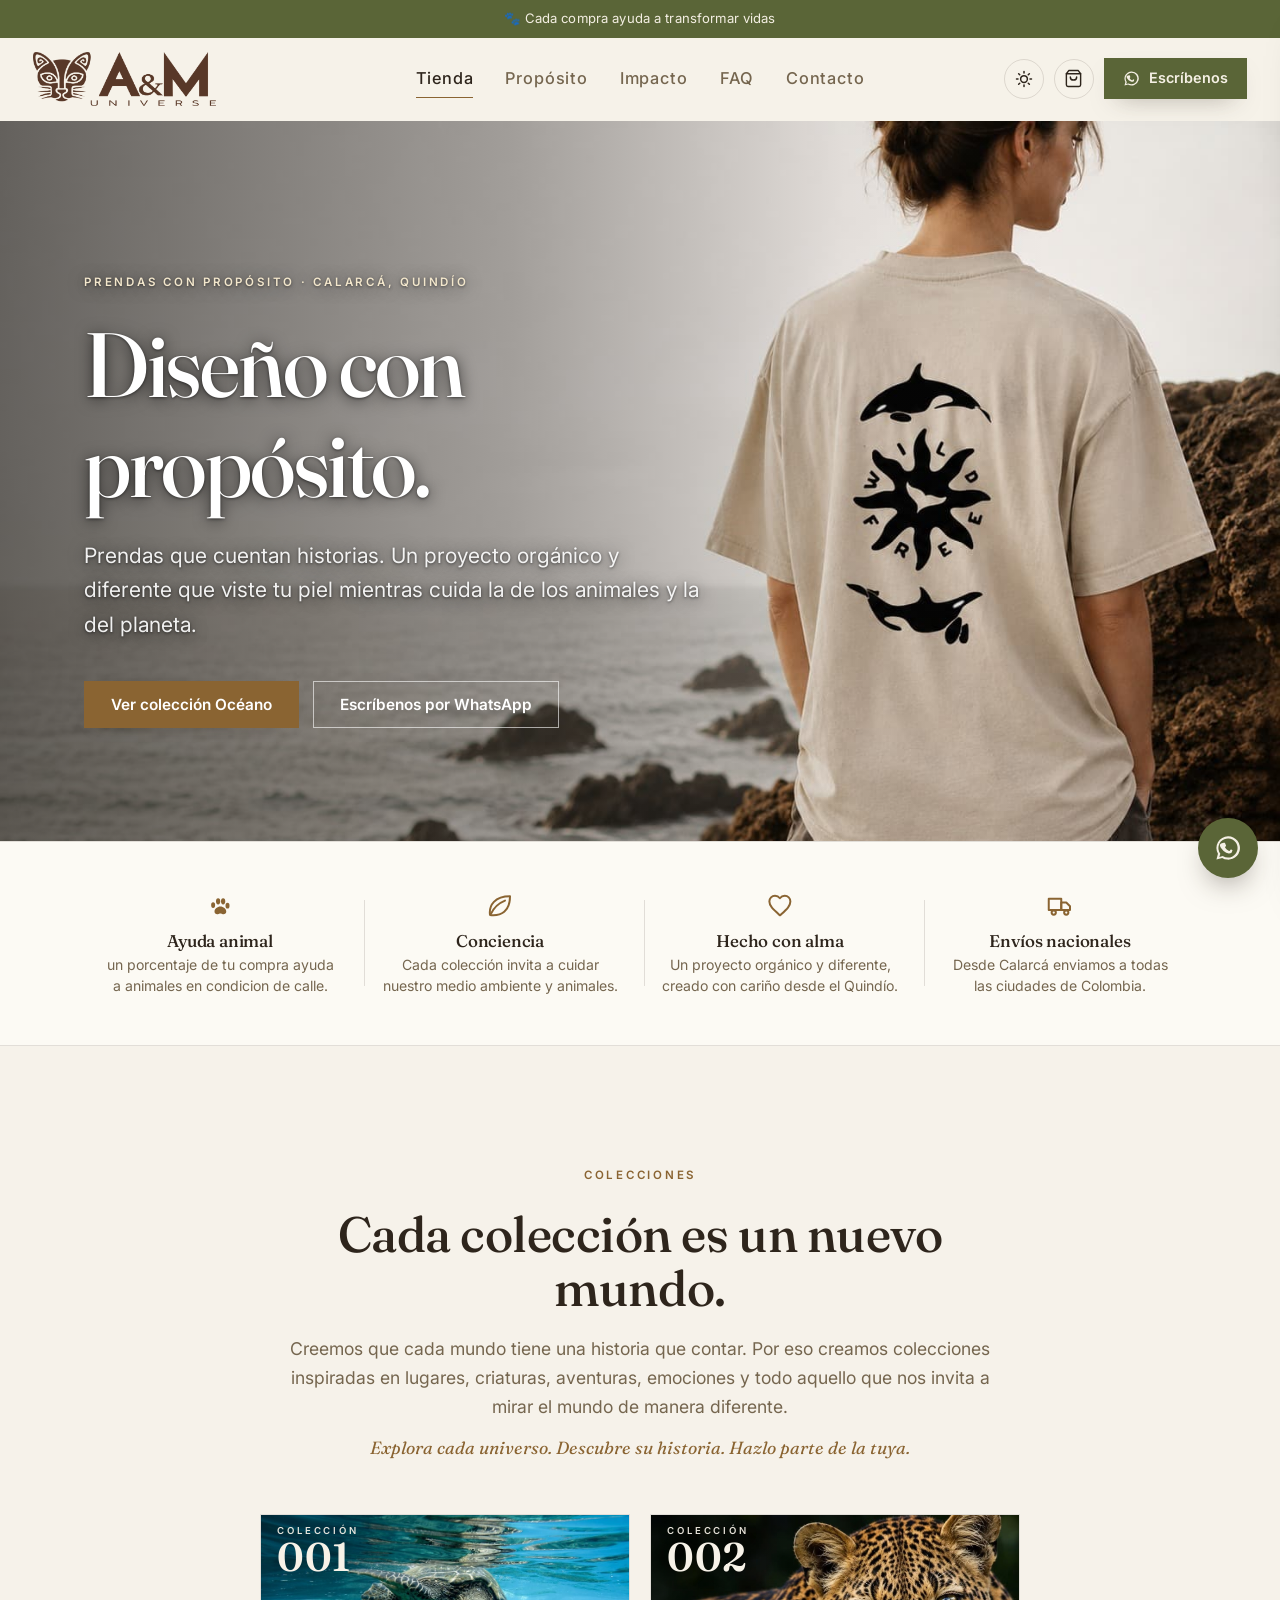
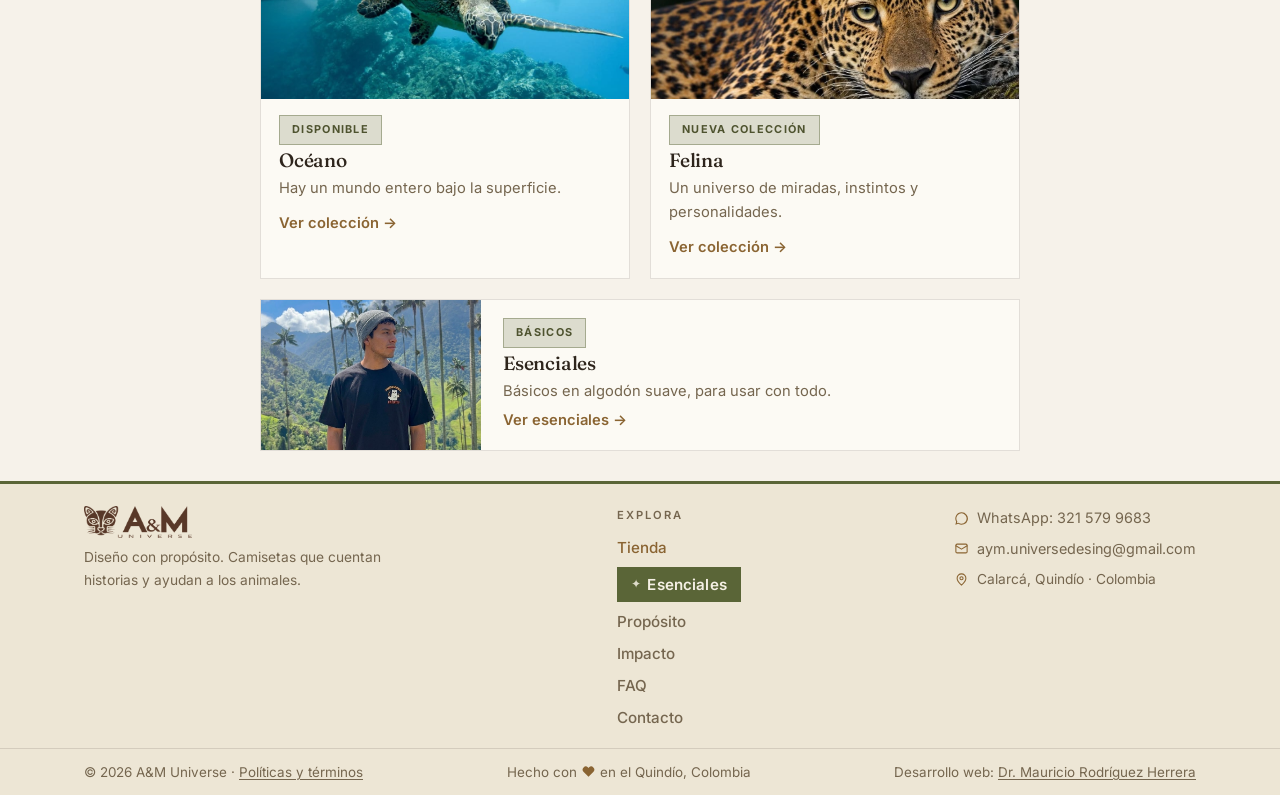
==== index.html @ 77af5303 "Dominio propio: aymuniverse.com Cambia las 27 direcciones (canonical, og, JSON-LD, sitemap, robots, " ====
<!DOCTYPE html>
<html lang="es" data-theme="light">
<head>
    <meta charset="UTF-8">
    <meta name="viewport" content="width=device-width, initial-scale=1.0">
    <title>A&M Universe | Camisetas estampadas con propósito · Calarcá, Quindío</title>
    <meta name="description" content="Camisetas estampadas con propósito, hechas en Calarcá, Quindío. Un porcentaje de cada venta ayuda a los animales de la calle. Envíos a toda Colombia.">
    <meta name="keywords" content="camisetas estampadas Colombia, camisetas con propósito, A&M Universe, moda consciente Colombia, camisetas Calarcá Quindío, camisetas animales, marca con causa Colombia, ropa que ayuda animales, camisetas Océano, camisetas reino animal, adopción animales Quindío, moda sostenible Colombia, camisetas envío nacional">
    <meta name="author" content="Dr. Mauricio Rodríguez Herrera">
    <meta name="copyright" content="© Dr. Mauricio Rodríguez Herrera">
    <meta name="format-detection" content="telephone=no">
    <meta name="robots" content="index, follow, max-snippet:-1, max-image-preview:large, max-video-preview:-1">
    <meta name="geo.region" content="CO-QUI">
    <meta name="geo.placename" content="Calarcá, Quindío">
    <meta name="geo.position" content="4.5254;-75.6444">
    <meta name="ICBM" content="4.5254, -75.6444">
    <meta name="language" content="es">
    <meta http-equiv="content-language" content="es-CO">
    <link rel="alternate" hreflang="es-CO" href="https://aymuniverse.com/">
    <link rel="alternate" hreflang="es" href="https://aymuniverse.com/">
    <link rel="alternate" hreflang="x-default" href="https://aymuniverse.com/">
    <link rel="canonical" href="https://aymuniverse.com/">

    <!-- Open Graph -->
    <meta property="og:title" content="A&M Universe · Diseño con propósito">
    <meta property="og:description" content="Camisetas estampadas que cuentan historias. Un proyecto orgánico y diferente que ayuda a los animales de la calle y al planeta. Calarcá, Quindío · Envíos a toda Colombia.">
    <meta property="og:type" content="website">
    <meta property="og:locale" content="es_CO">
    <meta property="og:url" content="https://aymuniverse.com/">
    <meta property="og:site_name" content="A&M Universe">
    <meta property="og:image" content="https://aymuniverse.com/assets/og-image.png">
    <meta property="og:image:type" content="image/png">
    <meta property="og:image:width" content="1200">
    <meta property="og:image:height" content="630">
    <meta property="og:image:alt" content="A&M Universe — Diseño con propósito. Camisetas estampadas que ayudan a los animales.">
    <meta name="twitter:card" content="summary_large_image">
    <meta name="twitter:title" content="A&M Universe · Diseño con propósito">
    <meta name="twitter:description" content="Camisetas estampadas que cuentan historias y ayudan a los animales. Calarcá, Quindío · Envíos a toda Colombia.">
    <meta name="twitter:image" content="https://aymuniverse.com/assets/og-image.png">
    <meta name="twitter:image:alt" content="A&M Universe — Diseño con propósito">

    <meta name="theme-color" content="#F6F2EA" media="(prefers-color-scheme: light)">
    <meta name="theme-color" content="#0D0D0D" media="(prefers-color-scheme: dark)">
    <link rel="icon" href="favicon.ico" sizes="any">
    <link rel="icon" type="image/png" sizes="48x48" href="assets/favicon-48.png">
    <link rel="icon" type="image/png" sizes="192x192" href="assets/icon-192.png">
    <link rel="apple-touch-icon" href="assets/apple-touch-icon.png">
    <link rel="manifest" href="manifest.json">
    <meta name="apple-mobile-web-app-capable" content="yes">
    <meta name="apple-mobile-web-app-title" content="A&M Universe">

    <!-- Fuentes -->
    <link rel="preconnect" href="https://fonts.googleapis.com">
    <link rel="preconnect" href="https://fonts.gstatic.com" crossorigin>
    <link href="https://fonts.googleapis.com/css2?family=Fraunces:ital,opsz,wght@0,9..144,400;0,9..144,500;0,9..144,600;1,9..144,400&family=Inter:wght@400;500;600&display=swap" rel="stylesheet">

    <link rel="stylesheet" href="css/styles.css">

    <!-- Datos estructurados para SEO -->
    <script type="application/ld+json" id="ld-store">
    {
      "@context": "https://schema.org",
      "@type": "Store",
      "name": "A&M Universe",
      "description": "Camisetas estampadas con propósito que cuentan historias y ayudan a los animales de la calle y al planeta.",
      "url": "https://aymuniverse.com/",
      "image": "https://aymuniverse.com/assets/og-image.png",
      "slogan": "Diseño con propósito",
      "priceRange": "$",
      "currenciesAccepted": "COP",
      "paymentAccepted": "Nequi, Daviplata, Bre-B, Transferencia bancaria, Contra entrega",
      "email": "aym.universedesing@gmail.com",
      "address": {
        "@type": "PostalAddress",
        "addressLocality": "Calarcá",
        "addressRegion": "Quindío",
        "addressCountry": "CO"
      },
      "areaServed": {
        "@type": "Country",
        "name": "Colombia"
      },
      "telephone": "+573215799683",
      "sameAs": []
    }
    </script>
    <link rel="preload" as="image" href="assets/tee-ocean.svg" type="image/svg+xml">
    <script type="application/ld+json" id="ld-org">
    {
      "@context": "https://schema.org",
      "@type": "Organization",
      "name": "A&M Universe",
      "url": "https://aymuniverse.com/",
      "logo": "https://aymuniverse.com/assets/icon-512.png",
      "slogan": "Diseño con propósito",
      "email": "aym.universedesing@gmail.com",
      "sameAs": []
    }
    </script>
    <script type="application/ld+json" id="faq-jsonld">
    {
      "@context": "https://schema.org",
      "@type": "FAQPage",
      "mainEntity": [
        {
          "@type": "Question",
          "name": "¿Hacen envíos a toda Colombia?",
          "acceptedAnswer": {
            "@type": "Answer",
            "text": "Sí. Estamos en Calarcá, Quindío y enviamos a todas las ciudades del país. Coordinamos el envío contigo por WhatsApp."
          }
        },
        {
          "@type": "Question",
          "name": "¿Qué tallas manejan?",
          "acceptedAnswer": {
            "@type": "Answer",
            "text": "Nuestras camisetas están disponibles en tallas S, M, L y XL. Si tienes dudas con tu talla, escríbenos y te asesoramos."
          }
        },
        {
          "@type": "Question",
          "name": "¿Cómo pago mi pedido?",
          "acceptedAnswer": {
            "@type": "Answer",
            "text": "Aceptamos Nequi, Daviplata y Bre-B (al 321 579 9683), transferencia bancaria y contra entrega según tu ciudad. Eliges el método en el carrito y coordinamos todo por WhatsApp. Fácil y seguro."
          }
        },
        {
          "@type": "Question",
          "name": "¿Cómo ayuda mi compra a los animales?",
          "acceptedAnswer": {
            "@type": "Answer",
            "text": "Un porcentaje de cada venta se destina a fundaciones y a los animales de la calle: comida, cuidado y apoyo para su adopción."
          }
        },
        {
          "@type": "Question",
          "name": "¿De qué material son las camisetas?",
          "acceptedAnswer": {
            "@type": "Answer",
            "text": "Son de algodón suave y cómodo, con estampados originales de cada colección, pensados para durar."
          }
        },
        {
          "@type": "Question",
          "name": "¿Puedo cambiar la talla?",
          "acceptedAnswer": {
            "@type": "Answer",
            "text": "Claro. Escríbenos por WhatsApp y te ayudamos con el cambio de talla de la forma más sencilla."
          }
        }
      ]
    }
    </script>
    <script type="application/ld+json" id="ld-products">
    {
      "@context": "https://schema.org",
      "@type": "ItemList",
      "itemListElement": [
        {
          "@type": "ListItem",
          "position": 1,
          "item": {
            "@type": "Product",
            "name": "Camiseta Océano",
            "image": "https://aymuniverse.com/assets/tee-ocean.svg",
            "description": "Camiseta estampada de la colección Océano. Algodón suave, tallas S–XL.",
            "brand": {
              "@type": "Brand",
              "name": "A&M Universe"
            },
            "offers": {
              "@type": "AggregateOffer",
              "lowPrice": "69000",
              "highPrice": "79000",
              "offerCount": "2",
              "priceCurrency": "COP",
              "availability": "https://schema.org/InStock",
              "url": "https://aymuniverse.com/#oceano"
            }
          }
        },
        {
          "@type": "ListItem",
          "position": 2,
          "item": {
            "@type": "Product",
            "name": "Camiseta Coral",
            "image": "https://aymuniverse.com/assets/tee-animal.svg",
            "description": "Camiseta estampada de la colección Océano — los arrecifes de coral de Colombia. Algodón suave, tallas S–XL.",
            "brand": {
              "@type": "Brand",
              "name": "A&M Universe"
            },
            "offers": {
              "@type": "AggregateOffer",
              "lowPrice": "69000",
              "highPrice": "79000",
              "offerCount": "2",
              "priceCurrency": "COP",
              "availability": "https://schema.org/InStock",
              "url": "https://aymuniverse.com/#oceano"
            }
          }
        },
        {
          "@type": "ListItem",
          "position": 3,
          "item": {
            "@type": "Product",
            "name": "Camiseta Ballena",
            "image": "https://aymuniverse.com/assets/tee-stars.svg",
            "description": "Camiseta estampada de la colección Océano — las ballenas jorobadas del Pacífico colombiano. Algodón suave, tallas S–XL.",
            "brand": {
              "@type": "Brand",
              "name": "A&M Universe"
            },
            "offers": {
              "@type": "AggregateOffer",
              "lowPrice": "69000",
              "highPrice": "79000",
              "offerCount": "2",
              "priceCurrency": "COP",
              "availability": "https://schema.org/InStock",
              "url": "https://aymuniverse.com/#oceano"
            }
          }
        },
        {
          "@type": "ListItem",
          "position": 4,
          "item": {
            "@type": "Product",
            "name": "Camiseta Tortuga",
            "image": "https://aymuniverse.com/assets/tee-origen.svg",
            "description": "Camiseta estampada de la colección Océano — las tortugas marinas de nuestras costas. Algodón suave, tallas S–XL.",
            "brand": {
              "@type": "Brand",
              "name": "A&M Universe"
            },
            "offers": {
              "@type": "AggregateOffer",
              "lowPrice": "69000",
              "highPrice": "79000",
              "offerCount": "2",
              "priceCurrency": "COP",
              "availability": "https://schema.org/InStock",
              "url": "https://aymuniverse.com/#oceano"
            }
          }
        }
      ]
    }
    </script>
    <script>
      /* Fija la vista inicial antes de pintar (evita parpadeo) */
      (function () {
        var ok = ["tienda", "oceano", "proposito", "impacto", "faq", "contacto"];
        var v = (location.hash || "").replace(/^#\/?/, "").toLowerCase();
        document.documentElement.setAttribute("data-page", ok.indexOf(v) >= 0 ? v : "tienda");
      })();
    </script>
</head>
<body>

<!-- Barra superior anuncio -->
<div class="topbar">
    <span data-i18n="topbar">🐾 Un porcentaje de cada venta ayuda a los animales de la calle · Envíos a toda Colombia</span>
</div>

<!-- Header -->
<header class="site-header" id="top">
    <div class="container header-inner">
        <a href="#tienda" data-nav="tienda" class="brand" aria-label="A&M Universe">
            <img class="brand-logo brand-logo-light" src="assets/logo-light.png" alt="A&M Universe" width="640" height="189">
            <img class="brand-logo brand-logo-dark" src="assets/logo-dark.png" alt="A&M Universe" width="640" height="189">
        </a>

        <nav class="main-nav" id="main-nav" aria-label="Navegación principal">
            <a href="#tienda" data-nav="tienda" data-i18n="nav.shop">Tienda</a>
            <a href="#proposito" data-nav="proposito" data-i18n="nav.purpose">Propósito</a>
            <a href="#impacto" data-nav="impacto" data-i18n="nav.impact">Impacto</a>
            <a href="#faq" data-nav="faq" data-i18n="nav.faq">FAQ</a>
            <a href="#contacto" data-nav="contacto" data-i18n="nav.contact">Contacto</a>
        </nav>

        <div class="header-actions">
            <button class="icon-btn" id="theme-toggle" type="button" aria-label="Cambiar tema" data-i18n-aria="aria.theme" title="Modo claro / oscuro">
                <svg class="icon-sun" viewBox="0 0 24 24" width="18" height="18" fill="none" stroke="currentColor" stroke-width="2" stroke-linecap="round"><circle cx="12" cy="12" r="4.5"/><path d="M12 2v2M12 20v2M2 12h2M20 12h2M4.9 4.9l1.4 1.4M17.7 17.7l1.4 1.4M19.1 4.9l-1.4 1.4M6.3 17.7l-1.4 1.4"/></svg>
                <svg class="icon-moon" viewBox="0 0 24 24" width="18" height="18" fill="currentColor"><path d="M21 12.8A9 9 0 1 1 11.2 3a7 7 0 0 0 9.8 9.8z"/></svg>
            </button>
            <button class="icon-btn cart-btn" id="cart-btn" type="button" aria-label="Ver carrito" data-i18n-aria="aria.cart">
                <svg viewBox="0 0 24 24" width="19" height="19" fill="none" stroke="currentColor" stroke-width="1.8" stroke-linecap="round" stroke-linejoin="round"><path d="M6 2 3 6v14a2 2 0 0 0 2 2h14a2 2 0 0 0 2-2V6l-3-4Z"/><path d="M3 6h18"/><path d="M16 10a4 4 0 0 1-8 0"/></svg>
                <span class="cart-count" id="cart-count" hidden>0</span>
            </button>
            <a href="https://wa.me/573215799683?text=%C2%A1Hola%20A%26M%20Universe!%20%F0%9F%90%B1%20Me%20encant%C3%B3%20su%20propuesta%20y%20quiero%20m%C3%A1s%20informaci%C3%B3n%20sobre%20las%20camisetas." class="btn btn-whatsapp header-wa js-wa" target="_blank" rel="noopener">
                <svg viewBox="0 0 24 24" width="17" height="17" fill="currentColor" aria-hidden="true"><path d="M12 2a10 10 0 0 0-8.6 15l-1.3 4.8 4.9-1.3A10 10 0 1 0 12 2zm0 18.2a8.2 8.2 0 0 1-4.2-1.1l-.3-.2-2.9.8.8-2.8-.2-.3a8.2 8.2 0 1 1 6.8 3.6zm4.5-6.1c-.2-.1-1.5-.7-1.7-.8s-.4-.1-.6.1-.7.8-.8 1-.3.2-.5.1a6.7 6.7 0 0 1-2-1.2 7.4 7.4 0 0 1-1.4-1.7c-.1-.3 0-.4.1-.5l.4-.5.3-.4v-.4c0-.1-.6-1.4-.8-1.9s-.4-.4-.6-.5h-.5a1 1 0 0 0-.7.3A2.9 2.9 0 0 0 5 9.3a5 5 0 0 0 1 2.7 11.5 11.5 0 0 0 4.5 4 15 15 0 0 0 1.5.5 3.6 3.6 0 0 0 1.7.1c.5-.1 1.5-.6 1.7-1.2s.2-1.1.2-1.2-.2-.2-.4-.3z"/></svg>
                <span data-i18n="cta.write">Escríbenos</span>
            </a>
            <button class="icon-btn menu-btn" id="menu-btn" type="button" aria-label="Menú" data-i18n-aria="aria.menu" aria-expanded="false" aria-controls="main-nav">
                <svg viewBox="0 0 24 24" width="22" height="22" fill="none" stroke="currentColor" stroke-width="2" stroke-linecap="round"><path d="M4 7h16M4 12h16M4 17h16"/></svg>
            </button>
        </div>
    </div>
</header>

<main>

    <!-- Hero -->
    <section class="hero hero--photo" data-view="tienda">
        <div class="container hero-inner">
            <div class="hero-copy">
                <p class="eyebrow" data-i18n="hero.eyebrow">Moda con propósito · Calarcá, Quindío</p>
                <h1 class="hero-title" data-i18n="hero.title">Diseño con propósito.</h1>
                <p class="hero-sub" data-i18n="hero.sub">Prendas que cuentan historias. Un proyecto orgánico y diferente que viste tu piel mientras cuida la de los animales y la del planeta.</p>
                <div class="hero-cta">
                    <a href="#oceano" class="btn btn-primary" data-i18n="hero.cta1">Ver colección Océano</a>
                    <a href="https://wa.me/573215799683?text=%C2%A1Hola%20A%26M%20Universe!%20%F0%9F%90%B1%20Me%20encant%C3%B3%20su%20propuesta%20y%20quiero%20m%C3%A1s%20informaci%C3%B3n%20sobre%20las%20camisetas." class="btn btn-ghost js-wa" target="_blank" rel="noopener" data-i18n="hero.cta2">Escríbenos por WhatsApp</a>
                </div>
            </div>
            <div class="hero-media">
                <div class="hero-blob" aria-hidden="true"></div>
                <img src="assets/tee-ocean.svg" alt="Camiseta A&M Universe — Colección Océano" class="hero-tee" width="260" height="288">
                <a class="hero-badge" href="#oceano" data-i18n="hero.badge">Colección Océano</a>
            </div>
        </div>
    </section>

    <!-- Colección Océano: portada con foto de la tortuga -->
    <section class="hero hero--photo hero--oceano" data-view="oceano" aria-label="Colección Océano">
        <div class="container hero-inner">
            <div class="hero-copy">
                <p class="eyebrow" data-i18n="oceano.eyebrow">Colección · Disponible</p>
                <h1 class="hero-title" data-i18n="oceano.title">Océano</h1>
                <p class="hero-sub" data-i18n="oceano.lead">El mar que nos inspira. Conoce su historia, la vida que lo habita y por qué todavía estamos a tiempo de cuidarlo.</p>
                <div class="hero-cta">
                    <a href="#oc-camisetas" class="btn btn-primary" data-i18n="oceano.ver">Ver camisetas</a>
                    <a href="#tienda" class="btn btn-ghost" data-i18n="oceano.back">← Volver a la tienda</a>
                </div>
            </div>
        </div>
    </section>

    <!-- Camisetas de Océano: lo primero que se ve al entrar a la colección -->
    <section class="section shop" id="oc-camisetas" data-view="oceano" data-coleccion="oceano">
        <div class="container">
            <div class="section-head center">
                <p class="eyebrow" data-i18n="shop.eyebrow">Camisetas</p>
                <h2 class="section-title" data-i18n="collections.title">Lleva contigo una parte del océano.</h2>
                <p class="section-lead" data-i18n="shop.lead">Cada horma tiene sus propios diseños. Elige tu horma, tu talla y, si quieres, el color.</p>
            </div>
            <div class="shop-tabs" role="tablist" aria-label="Horma">
                <button type="button" class="shop-tab" role="tab" data-tab="esenciales" aria-selected="false" aria-controls="panel-oceano-esenciales" tabindex="-1" data-i18n="nav.essentials">Esenciales</button>
                <button type="button" class="shop-tab is-active" role="tab" data-tab="regular" aria-selected="true" aria-controls="panel-oceano-regular" data-i18n="fit.regular">Regular fit</button>
                <button type="button" class="shop-tab" role="tab" data-tab="oversized" aria-selected="false" aria-controls="panel-oceano-oversized" tabindex="-1" data-i18n="fit.oversized">Oversized</button>
            </div>
            <div class="shop-panel" role="tabpanel" id="panel-oceano-esenciales" data-panel="esenciales" hidden>
                <p class="shop-panel-lead" data-i18n="ess.lead">Básicos en algodón suave, para usar con todo.</p>
                <div class="shop-grid" id="oceano-esenciales-grid"></div>
                <p class="shop-empty" data-i18n="esp.vacio" hidden>Muy pronto, nuevos diseños en este espacio. Escríbenos y te avisamos.</p>
            </div>
            <div class="shop-panel" role="tabpanel" id="panel-oceano-regular" data-panel="regular">
                <p class="shop-panel-lead" data-i18n="esp.regular.lead">Corte clásico, a tu medida.</p>
                <div class="shop-grid" id="oceano-regular-grid"></div>
                <p class="shop-empty" data-i18n="esp.vacio" hidden>Muy pronto, nuevos diseños en este espacio. Escríbenos y te avisamos.</p>
            </div>
            <div class="shop-panel" role="tabpanel" id="panel-oceano-oversized" data-panel="oversized" hidden>
                <p class="shop-panel-lead" data-i18n="esp.oversized.lead">Corte amplio y relajado, con diseños propios.</p>
                <div class="shop-grid" id="oceano-oversized-grid"></div>
                <p class="shop-empty" data-i18n="esp.vacio" hidden>Muy pronto, nuevos diseños en este espacio. Escríbenos y te avisamos.</p>
            </div>
            <div class="size-guide" data-tablas="regular,oversized"></div>
            <p class="shop-note" data-i18n="shop.note">👕 Imágenes de referencia (mockups) — se reemplazan fácilmente cuando lleguen las fotos reales de las camisetas.</p>
        </div>
    </section>

    <!-- Franja de valores -->
    <section class="values" data-view="tienda" aria-label="Nuestros valores">
        <h2 class="sr-only" data-i18n="values.title">Nuestros valores</h2>
        <div class="container values-grid">
            <div class="value">
                <span class="value-ico"><svg viewBox="0 0 24 24" width="30" height="30" fill="currentColor" aria-hidden="true"><ellipse cx="6.5" cy="12" rx="1.6" ry="2.3"/><ellipse cx="10.5" cy="9" rx="1.7" ry="2.5"/><ellipse cx="14.5" cy="9" rx="1.7" ry="2.5"/><ellipse cx="18" cy="12.5" rx="1.6" ry="2.3"/><path d="M12.3 13.2c-2.4 0-4.7 1.9-4.7 4 0 1.5 1.2 2.3 2.7 2.1.9-.1 1.2-.5 2-.5s1.1.4 2 .5c1.5.2 2.7-.6 2.7-2.1 0-2.1-2.3-4-4.7-4z"/></svg></span>
                <h3 data-i18n="value.1.t">Ayuda animal</h3>
                <p data-i18n="value.1.d">Un porcentaje de cada venta va a fundaciones y animales de la calle.</p>
            </div>
            <div class="value">
                <span class="value-ico"><svg viewBox="0 0 24 24" width="30" height="30" fill="none" stroke="currentColor" stroke-width="1.6" stroke-linecap="round" stroke-linejoin="round" aria-hidden="true"><path d="M4 20C3 12 8 5 20 5c0 12-7 16-16 15z"/><path d="M4.5 19.5C7 14 11 10.5 16 8.5"/></svg></span>
                <h3 data-i18n="value.2.t">Conciencia</h3>
                <p data-i18n="value.2.d">Cada colección invita a cuidar el medio ambiente y a los animales.</p>
            </div>
            <div class="value">
                <span class="value-ico"><svg viewBox="0 0 24 24" width="30" height="30" fill="none" stroke="currentColor" stroke-width="1.6" stroke-linecap="round" stroke-linejoin="round" aria-hidden="true"><path d="M12 20.3C6.6 15.5 3.5 12.9 3.5 9.2 3.5 6.6 5.5 4.6 8 4.6c1.6 0 3 .8 3.9 2 .9-1.2 2.3-2 3.9-2 2.5 0 4.5 2 4.5 4.6 0 3.7-3.1 6.3-8.3 11.1z"/></svg></span>
                <h3 data-i18n="value.3.t">Hecho con alma</h3>
                <p data-i18n="value.3.d">Un proyecto orgánico y diferente, creado con cariño desde el Quindío.</p>
            </div>
            <div class="value">
                <span class="value-ico"><svg viewBox="0 0 24 24" width="30" height="30" fill="none" stroke="currentColor" stroke-width="1.6" stroke-linecap="round" stroke-linejoin="round" aria-hidden="true"><path d="M3 7h10v9H3z"/><path d="M13 10h4l3 3v3h-7z"/><circle cx="7" cy="18" r="1.7"/><circle cx="17" cy="18" r="1.7"/></svg></span>
                <h3 data-i18n="value.4.t">Envíos nacionales</h3>
                <p data-i18n="value.4.d">Desde Calarcá enviamos a todas las ciudades de Colombia.</p>
            </div>
        </div>
    </section>

    <!-- Colecciones (Tienda) -->
    <section class="section" data-view="tienda" id="collections">
        <div class="container">
            <div class="section-head center">
                <p class="eyebrow" data-i18n="collections.eyebrow">Colecciones</p>
                <h2 class="section-title" data-i18n="portal.title">Cada colección es un nuevo mundo.</h2>
                <p class="section-lead" data-i18n="portal.lead">Creemos que cada mundo tiene una historia que contar. Por eso creamos colecciones inspiradas en lugares, criaturas, aventuras, emociones y todo aquello que nos invita a mirar el mundo de manera diferente.</p>
                <p class="section-lead portal-outro" data-i18n="portal.lead2">Explora cada universo. Descubre su historia. Hazlo parte de la tuya.</p>
            </div>
            <div class="collections-grid">
                <a class="collection-card" href="#oceano">
                    <div class="cc-media" style="background-image:url('assets/oceano-tortuga.jpg'), url('assets/tienda-oceano.jpeg')">
                        <span class="cc-index" aria-hidden="true"><small data-i18n="coll.index">Colección</small>001</span>
                    </div>
                    <div class="cc-body">
                        <span class="tag tag-live" data-i18n="tag.available">Disponible</span>
                        <h3 data-i18n="portal.ocean.name">Océano</h3>
                        <p data-i18n="portal.ocean.desc">Hay un mundo entero bajo la superficie.</p>
                        <span class="link-arrow" data-i18n="portal.ocean.cta">Ver colección →</span>
                    </div>
                </a>
                <a class="collection-card" href="#felina">
                    <div class="cc-media cc-media--felina" style="background-image:url('assets/felina-leopardo-rama.jpg')">
                        <span class="cc-index" aria-hidden="true"><small data-i18n="coll.index">Colección</small>002</span>
                    </div>
                    <div class="cc-body">
                        <span class="tag tag-live" data-i18n="portal.felina.tag">Nueva colección</span>
                        <h3 data-i18n="portal.felina.name">Felina</h3>
                        <p data-i18n="portal.felina.desc">Un universo de miradas, instintos y personalidades.</p>
                        <span class="link-arrow" data-i18n="portal.felina.cta">Ver colección →</span>
                    </div>
                </a>
            </div>
            <a class="esenciales-card" href="#esenciales">
                <div class="ec-media" id="ec-media" aria-hidden="true"></div>
                <div class="ec-body">
                    <span class="tag tag-live" data-i18n="ess.card.tag">Básicos</span>
                    <h3 data-i18n="ess.card.name">Esenciales</h3>
                    <p data-i18n="ess.card.desc">Básicos en algodón suave, para usar con todo.</p>
                    <span class="link-arrow" data-i18n="ess.card.cta">Ver esenciales →</span>
                </div>
            </a>
        </div>
    </section>

    <!-- Propósito -->
    <section class="section purpose" id="purpose" data-view="proposito">
        <div class="container">
            <div class="section-head">
                <p class="eyebrow" data-i18n="purpose.eyebrow">Nuestro propósito</p>
                <h1 class="section-title" data-i18n="purpose.title">Vestir con conciencia, dejar huella</h1>
                <p class="section-lead" data-i18n="purpose.lead">A&M Universe nace de una idea sencilla: que lo que usas también pueda hacer el bien. Creamos camisetas estampadas que cuentan historias sobre la naturaleza y los animales que amamos, y con cada una ayudamos a quienes más lo necesitan.</p>
            </div>
            <div class="cards-3">
                <article class="card-purpose">
                    <span class="card-ico" aria-hidden="true">🐕</span>
                    <h3 data-i18n="purpose.c1.t">Animales de la calle</h3>
                    <p data-i18n="purpose.c1.d">Destinamos parte de cada venta a fundaciones y a los animalitos de la calle que buscan una segunda oportunidad.</p>
                </article>
                <article class="card-purpose">
                    <span class="card-ico" aria-hidden="true">💚</span>
                    <h3 data-i18n="purpose.c2.t">Nuestros valores</h3>
                    <p data-i18n="purpose.c2.d">Conciencia, respeto por los animales, autenticidad y transparencia en cada diseño.</p>
                </article>
                <article class="card-purpose">
                    <span class="card-ico" aria-hidden="true">🌱</span>
                    <h3 data-i18n="purpose.c3.t">Medio ambiente</h3>
                    <p data-i18n="purpose.c3.d">Creamos conciencia sobre el cuidado del planeta con cada historia y cada colección que lanzamos.</p>
                </article>
                <article class="card-purpose">
                    <span class="card-ico" aria-hidden="true">✨</span>
                    <h3 data-i18n="purpose.c4.t">Marca con causa</h3>
                    <p data-i18n="purpose.c4.d">No es solo ropa: es un proyecto con propósito que crece contigo y suma personas que quieren un mundo mejor.</p>
                </article>
            </div>
        </div>
    </section>

    <!-- Océano · Un mundo entero bajo la superficie -->
    <section class="section" data-view="oceano">
        <div class="container">
            <div class="section-head center">
                <p class="eyebrow" data-i18n="ocn.s1.eyebrow">La historia de esta colección</p>
                <h2 class="section-title" data-i18n="ocn.s1.title">Un mundo entero bajo la superficie</h2>
            </div>
            <nav class="ocean-stats-links" aria-label="Datos del océano">
                <a class="ocean-stat-link" href="#oc-coral"><strong data-i18n="ocn.stat1.num">84,4%</strong> <span data-i18n="ocn.link1">coral blanqueado</span> <span class="osl-arrow" aria-hidden="true">→</span></a>
                <a class="ocean-stat-link" href="#oc-esperanza"><strong data-i18n="ocn.stat2.num">30%</strong> <span data-i18n="ocn.link2">meta 2030</span> <span class="osl-arrow" aria-hidden="true">→</span></a>
                <a class="ocean-stat-link" href="#oc-ballenas"><strong data-i18n="ocn.stat3.num">8.500 km</strong> <span data-i18n="ocn.link3">las ballenas</span> <span class="osl-arrow" aria-hidden="true">→</span></a>
            </nav>
            <div class="ocean-prose">
                <p data-i18n="ocn.s1.p1">El océano cubre cerca de tres cuartas partes de nuestro planeta y es hogar de una enorme diversidad de vida. Sin embargo, todavía conocemos muy poco de este universo.</p>
                <p data-i18n="ocn.s1.p2">Una de sus habitantes más amenazadas es la tortuga carey (<em>Eretmochelys imbricata</em>), clasificada como En Peligro Crítico por la UICN (Unión Internacional para la Conservación de la Naturaleza). La pérdida de hábitat, la captura, la contaminación y el comercio ilegal de su caparazón se encuentran entre las amenazas que enfrenta.</p>
                <p id="oc-coral" class="oc-anchor" data-i18n="ocn.s1.p3">Y no solo sus habitantes están en riesgo. Los arrecifes de coral también enfrentan una amenaza creciente: el blanqueamiento coralino que ocurre por el calentamiento del mar. Cuando el agua permanece demasiado caliente, los corales expulsan las microalgas que viven en sus tejidos y que proporcionan gran parte de su color y energía. Si el estrés térmico persiste, pueden enfermar o morir. El evento global de blanqueamiento coralino entre 2023 y 2025 fue registrado y documentado por la NOAA (Administración Nacional Oceánica y Atmosférica de Estados Unidos), convirtiéndose en el episodio más extenso observado hasta la fecha, afectando aproximadamente al <strong>84,4 % de los arrecifes de coral del mundo</strong>.</p>
            </div>
        </div>
    </section>

    <!-- Océano · Pero todavía hay esperanza -->
    <section class="section oc-anchor" id="oc-esperanza" data-view="oceano">
        <div class="container">
            <div class="section-head center">
                <p class="eyebrow" data-i18n="ocn.s2.eyebrow">Buenas noticias</p>
                <h2 class="section-title" data-i18n="ocn.s2.title">Pero todavía hay esperanza</h2>
            </div>
            <div class="ocean-prose">
                <p data-i18n="ocn.s2.p1">La conservación funciona. Proteger ecosistemas, restaurar áreas degradadas y reducir las presiones sobre el océano puede ayudar a que la vida marina se recupere. A nivel mundial, existe el objetivo de conservar y gestionar eficazmente al menos el <strong>30 % de los océanos y zonas costeras para 2030</strong>.</p>
            </div>
        </div>
    </section>

    <!-- Océano · Pequeñas acciones -->
    <section class="section" data-view="oceano">
        <div class="container">
            <div class="section-head center">
                <p class="eyebrow" data-i18n="ocn.s5.eyebrow">Cómo ayudar</p>
                <h2 class="section-title" data-i18n="ocn.s5.title">Pequeñas acciones, grandes mareas</h2>
                <p class="section-lead" data-i18n="ocn.s5.lead">No hace falta vivir frente al mar para protegerlo.</p>
            </div>
            <div class="actions-grid">
                <article class="action-card">
                    <span class="action-num">01</span>
                    <h3 data-i18n="ocn.a1.t">Reduce los plásticos de un solo uso</h3>
                    <p data-i18n="ocn.a1.d">Lleva siempre una botella reutilizable y una bolsa de tela, y evita los desechables cuando tengas alternativa.</p>
                </article>
                <article class="action-card">
                    <span class="action-num">02</span>
                    <h3 data-i18n="ocn.a2.t">La basura que ves, no la ignores</h3>
                    <p data-i18n="ocn.a2.d">Si encuentras residuos en una caminata, recógelos con cuidado y deposítalos donde corresponde. Lo que termina en una calle puede llegar a un río, y lo que llega a un río puede terminar en el océano.</p>
                </article>
                <article class="action-card">
                    <span class="action-num">03</span>
                    <h3 data-i18n="ocn.a3.t">Consume de forma responsable</h3>
                    <p data-i18n="ocn.a3.d">Infórmate sobre el origen de los productos marinos que consumes y apoya la pesca responsable.</p>
                </article>
                <article class="action-card">
                    <span class="action-num">04</span>
                    <h3 data-i18n="ocn.a4.t">Aprende y comparte</h3>
                    <p data-i18n="ocn.a4.d">Hablar del océano también es protegerlo: lo que conocemos, lo valoramos; y lo que valoramos, queremos conservarlo.</p>
                </article>
            </div>
        </div>
    </section>

    <!-- Océano · Dato curioso: las ballenas -->
    <section class="section ocean-curio oc-anchor" id="oc-ballenas" data-view="oceano">
        <div class="container">
            <div class="section-head center">
                <p class="eyebrow" data-i18n="ocn.cur.eyebrow">Dato curioso</p>
                <h2 class="section-title" data-i18n="ocn.cur.title">Un viaje de miles de kilómetros</h2>
            </div>
            <div class="ocean-prose">
                <p data-i18n="ocn.cur.p1">Cada año, las ballenas jorobadas llegan al Pacífico colombiano después de recorrer cerca de 8.500 kilómetros desde la Antártida. Entre julio y octubre, las aguas cálidas del Pacífico se convierten en escenario de reproducción, nacimiento y crianza de sus ballenatos.</p>
                <p data-i18n="ocn.cur.p2">Su llegada puede observarse en lugares como Bahía Málaga, Gorgona y Utría, donde el avistamiento responsable busca disfrutar de este espectáculo sin alterar el comportamiento de los animales.</p>
            </div>
            <blockquote class="ocean-quote" data-i18n="ocn.cur.quote">Ver una ballena es un privilegio. Dejarla tranquila también es parte de admirarla.</blockquote>
        </div>
    </section>

    <!-- ================= Colección Felina (página propia) ================= -->
    <section class="hero hero--photo hero--felina" data-view="felina" aria-label="Colección Felina">
        <div class="container hero-inner">
            <div class="hero-copy">
                <p class="eyebrow" data-i18n="fel.eyebrow">Colección 002</p>
                <h1 class="hero-title" data-i18n="fel.title">Felina</h1>
                <p class="hero-sub" data-i18n="fel.lead">Un universo de miradas, instintos y personalidades.</p>
                <div class="hero-cta">
                    <a href="#fel-camisetas" class="btn btn-primary" data-i18n="fel.btn">Ver camisetas</a>
                    <a href="#tienda" class="btn btn-ghost" data-i18n="oceano.back">← Volver a la tienda</a>
                </div>
            </div>
        </div>
    </section>

    <!-- Camisetas de Felina -->
    <section class="section shop" id="fel-camisetas" data-view="felina" data-coleccion="felina">
        <div class="container">
            <div class="section-head center">
                <p class="eyebrow" data-i18n="shop.eyebrow">Camisetas</p>
                <h2 class="section-title" data-i18n="fel.shop.title">Las camisetas de Felina</h2>
                <p class="section-lead" data-i18n="shop.lead">Cada horma tiene sus propios diseños. Elige tu horma, tu talla y, si quieres, el color.</p>
            </div>
            <div class="shop-tabs" role="tablist" aria-label="Horma">
                <button type="button" class="shop-tab" role="tab" data-tab="esenciales" aria-selected="false" aria-controls="panel-felina-esenciales" tabindex="-1" data-i18n="nav.essentials">Esenciales</button>
                <button type="button" class="shop-tab is-active" role="tab" data-tab="regular" aria-selected="true" aria-controls="panel-felina-regular" data-i18n="fit.regular">Regular fit</button>
                <button type="button" class="shop-tab" role="tab" data-tab="oversized" aria-selected="false" aria-controls="panel-felina-oversized" tabindex="-1" data-i18n="fit.oversized">Oversized</button>
            </div>
            <div class="shop-panel" role="tabpanel" id="panel-felina-esenciales" data-panel="esenciales" hidden>
                <p class="shop-panel-lead" data-i18n="ess.lead">Básicos en algodón suave, para usar con todo.</p>
                <div class="shop-grid" id="felina-esenciales-grid"></div>
                <p class="shop-empty" data-i18n="esp.vacio" hidden>Muy pronto, nuevos diseños en este espacio. Escríbenos y te avisamos.</p>
            </div>
            <div class="shop-panel" role="tabpanel" id="panel-felina-regular" data-panel="regular">
                <p class="shop-panel-lead" data-i18n="esp.regular.lead">Corte clásico, a tu medida.</p>
                <div class="shop-grid" id="felina-regular-grid"></div>
                <p class="shop-empty" data-i18n="esp.vacio" hidden>Muy pronto, nuevos diseños en este espacio. Escríbenos y te avisamos.</p>
            </div>
            <div class="shop-panel" role="tabpanel" id="panel-felina-oversized" data-panel="oversized" hidden>
                <p class="shop-panel-lead" data-i18n="esp.oversized.lead">Corte amplio y relajado, con diseños propios.</p>
                <div class="shop-grid" id="felina-oversized-grid"></div>
                <p class="shop-empty" data-i18n="esp.vacio" hidden>Muy pronto, nuevos diseños en este espacio. Escríbenos y te avisamos.</p>
            </div>
            <div class="size-guide" data-tablas="regular,oversized"></div>
            <p class="shop-note" data-i18n="shop.note">👕 Imágenes de referencia (mockups) — se reemplazan fácilmente cuando lleguen las fotos reales de las camisetas.</p>
        </div>
    </section>

    <section class="section" data-view="felina">
        <div class="container">
            <div class="section-head center">
                <p class="eyebrow" data-i18n="fel.s1.eyebrow">La historia de esta colección</p>
                <h2 class="section-title" data-i18n="fel.s1.title">Un universo de miradas</h2>
            </div>
            <div class="ocean-prose">
                <p data-i18n="fel.s1.p1">Felina nace de la fascinación por los felinos: su andar sereno, su mirada que lo dice todo y esa independencia que los hace únicos. Cada diseño de esta colección busca capturar un poco de ese carácter.</p>
                <p data-i18n="fel.s1.p2">Del gato que duerme en casa al gran felino que recorre la selva, todos comparten algo: viven a su manera. Y como cada camiseta de A&amp;M Universe, una parte de cada venta ayuda a los animales de la calle.</p>
            </div>
        </div>
    </section>

    <section class="section" data-view="felina">
        <div class="container">
            <div class="section-head center">
                <p class="eyebrow" data-i18n="fel.s2.eyebrow">Lo que nos inspira</p>
                <h2 class="section-title" data-i18n="fel.s2.title">Tres rasgos de un felino</h2>
            </div>
            <div class="cards-3">
                <article class="card-purpose">
                    <span class="card-ico" aria-hidden="true">👁️</span>
                    <h3 data-i18n="fel.c1.t">Mirada</h3>
                    <p data-i18n="fel.c1.d">Ojos que observan antes de actuar. Diseños que invitan a mirar dos veces.</p>
                </article>
                <article class="card-purpose">
                    <span class="card-ico" aria-hidden="true">🐾</span>
                    <h3 data-i18n="fel.c2.t">Instinto</h3>
                    <p data-i18n="fel.c2.d">Confiar en lo que sientes. Prendas para moverte a tu propio ritmo.</p>
                </article>
                <article class="card-purpose">
                    <span class="card-ico" aria-hidden="true">✨</span>
                    <h3 data-i18n="fel.c3.t">Personalidad</h3>
                    <p data-i18n="fel.c3.d">Ningún felino es igual a otro. Cada estampado tiene su propio carácter.</p>
                </article>
            </div>
        </div>
    </section>

    <!-- Esenciales: los básicos, con su propia página -->
    <section class="section shop" id="esenciales" data-view="esenciales">
        <div class="container">
            <div class="section-head center">
                <p class="eyebrow" data-i18n="ess.eyebrow">Esenciales</p>
                <h2 class="section-title" data-i18n="ess.title">Los básicos que no fallan.</h2>
                <p class="section-lead" data-i18n="ess.lead">Básicos en algodón suave, para usar con todo.</p>
            </div>
            <div class="shop-grid" id="esenciales-grid"></div>
            <p class="shop-empty" data-i18n="esp.vacio" hidden>Muy pronto, nuevos diseños en este espacio. Escríbenos y te avisamos.</p>
            <div class="size-guide" data-tablas="regular"></div>
            <p class="center ess-volver"><a href="#tienda" class="btn btn-ghost" data-i18n="oceano.back">← Volver a la tienda</a></p>
        </div>
    </section>

    <!-- Impacto -->
    <section class="section impact" id="impact" data-view="impacto">
        <div class="container impact-inner">
            <div class="impact-copy">
                <p class="eyebrow" data-i18n="impact.eyebrow">Tu compra deja huella</p>
                <h1 class="section-title" data-i18n="impact.title">Cada camiseta ayuda a un animalito</h1>
                <p class="section-lead" data-i18n="impact.lead">Un porcentaje de las ganancias de cada venta se destina a fundaciones y a los animales de la calle. Al vestir A&M Universe te unes a una causa que da de comer, protege y busca hogar para quienes no tienen voz.</p>
                <div class="impact-tracker" id="impact-tracker" hidden aria-live="polite">
                    <div class="it-scene" aria-hidden="true">
                        <svg class="it-svg" viewBox="0 0 260 210" role="img">
                            <ellipse class="it-shadow" cx="132" cy="196" rx="96" ry="11"/>
                            <path id="dog-tail" class="dog-fur" d="M60,152 q-28,-4 -36,-28 q18,12 34,8 z"/>
                            <ellipse class="dog-fur" cx="94" cy="150" rx="46" ry="42"/>
                            <rect class="dog-fur" x="74" y="176" width="17" height="22" rx="8"/>
                            <rect class="dog-fur" x="102" y="176" width="17" height="22" rx="8"/>
                            <g id="dog-head" class="dog-head-g">
                                <path class="dog-fur dog-ear" d="M96,72 q-32,-8 -38,26 q20,8 38,-6 z"/>
                                <path class="dog-fur dog-ear" d="M152,72 q32,-8 38,26 q-20,8 -38,-6 z"/>
                                <ellipse class="dog-fur" cx="124" cy="104" rx="46" ry="40"/>
                                <ellipse class="dog-muzzle" cx="124" cy="122" rx="24" ry="18"/>
                                <g id="dog-eyes">
                                    <circle class="dog-eye" cx="107" cy="98" r="6.5"/>
                                    <circle class="dog-eye" cx="141" cy="98" r="6.5"/>
                                    <circle class="dog-eye-hl" cx="109" cy="95.5" r="2.1"/>
                                    <circle class="dog-eye-hl" cx="143" cy="95.5" r="2.1"/>
                                </g>
                                <g id="dog-jaw">
                                    <path class="dog-mouth" d="M108,124 q16,16 32,0 q-4,13 -16,13 q-12,0 -16,-13 z"/>
                                    <path class="dog-tongue" d="M116,131 q8,10 16,0 q-2,9 -8,9 q-6,0 -8,-9 z"/>
                                </g>
                                <ellipse class="dog-nose" cx="124" cy="115" rx="8" ry="6"/>
                            </g>
                            <clipPath id="bowlClip"><ellipse cx="206" cy="170" rx="39" ry="27"/></clipPath>
                            <g clip-path="url(#bowlClip)">
                                <rect class="bowl-inside" x="166" y="142" width="80" height="56"/>
                                <g id="food-level" class="food-level">
                                    <ellipse class="food" cx="206" cy="176" rx="40" ry="30"/>
                                    <circle class="food-bit" cx="190" cy="158" r="4"/>
                                    <circle class="food-bit" cx="206" cy="152" r="4.4"/>
                                    <circle class="food-bit" cx="222" cy="159" r="4"/>
                                    <circle class="food-bit" cx="198" cy="164" r="3.6"/>
                                    <circle class="food-bit" cx="215" cy="164" r="3.6"/>
                                </g>
                            </g>
                            <circle class="kibble k1" cx="200" cy="150" r="4"/>
                            <circle class="kibble k2" cx="212" cy="150" r="3.3"/>
                            <path class="bowl" d="M167,168 a39,11 0 0 0 78,0 l-9,26 a30,7 0 0 1 -60,0 z"/>
                            <ellipse class="bowl-rim" cx="206" cy="168" rx="39" ry="11"/>
                        </svg>
                    </div>
                    <div class="it-data">
                        <span class="ic-live" data-i18n="impact.count.live">🟢 En vivo</span>
                        <div class="it-stats">
                            <div class="ic-stat">
                                <span class="ic-num" id="ic-shirts">0</span>
                                <span class="ic-label" data-i18n="impact.count.shirts">camisetas vendidas</span>
                            </div>
                            <div class="ic-stat">
                                <span class="ic-num it-money" id="ic-money">$0</span>
                                <span class="ic-label" data-i18n="impact.count.money">para los animalitos</span>
                            </div>
                        </div>
                        <div class="it-progress">
                            <div class="it-bar"><span id="it-fill"></span></div>
                            <p class="it-goal" id="it-goal"></p>
                        </div>
                    </div>
                </div>
                <a href="https://wa.me/573215799683?text=%C2%A1Hola%20A%26M%20Universe!%20%F0%9F%90%B1%20Me%20encant%C3%B3%20su%20propuesta%20y%20quiero%20m%C3%A1s%20informaci%C3%B3n%20sobre%20las%20camisetas." class="btn btn-primary js-wa" target="_blank" rel="noopener" data-i18n="impact.cta">Suma tu granito de arena</a>
            </div>
            <blockquote class="impact-quote">
                <p data-i18n="impact.quote">“Queremos que la gente adopte, se concientice sobre el medio ambiente y los animales, y que cada compra se convierta en ayuda real.”</p>
                <cite>— A&M Universe</cite>
            </blockquote>
        </div>
    </section>

    <!-- Nuestra causa: animalitos -->
    <section class="section rescue" id="rescue" data-view="proposito">
        <div class="container">
            <div class="section-head center">
                <p class="eyebrow" data-i18n="rescue.eyebrow">Nuestra causa</p>
                <h2 class="section-title" data-i18n="rescue.title">Ellos son la razón</h2>
                <p class="section-lead" data-i18n="rescue.lead">Cada camiseta ayuda a animales de la calle como estos a encontrar comida, cuidado y, ojalá, un hogar para siempre.</p>
            </div>
            <div class="gallery">
                <figure class="gallery-item"><img src="assets/dogs/dog1.jpg" alt="Perrito rescatado" loading="lazy" width="640" height="640"></figure>
                <figure class="gallery-item"><img src="assets/dogs/dog2.jpg" alt="Perrito rescatado" loading="lazy" width="640" height="640"></figure>
                <figure class="gallery-item"><img src="assets/dogs/dog3.jpg" alt="Perrito rescatado" loading="lazy" width="640" height="640"></figure>
                <figure class="gallery-item"><img src="assets/dogs/dog4.jpg" alt="Perrito rescatado" loading="lazy" width="640" height="640"></figure>
            </div>
            <p class="gallery-note" data-i18n="rescue.note">📸 Fotos de referencia temporales — pronto pondremos las historias reales de los animalitos que ayudamos.</p>
        </div>
    </section>

    <!-- Envíos / Cómo comprar -->
    <section class="section shipping" id="shipping" data-view="contacto">
        <div class="container">
            <div class="section-head">
                <p class="eyebrow" data-i18n="shipping.eyebrow">Cómo comprar</p>
                <h1 class="section-title" data-i18n="shipping.title">Fácil, y con envíos a toda Colombia</h1>
                <p class="section-lead" data-i18n="shipping.lead">Estamos en Calarcá, Quindío, y enviamos a todo el país. Comprar es tan simple como escribirnos.</p>
            </div>
            <div class="steps">
                <div class="step">
                    <span class="step-num">1</span>
                    <h3 data-i18n="step.1.t">Elige tu diseño</h3>
                    <p data-i18n="step.1.d">Explora nuestras colecciones y encuentra la historia que más te representa.</p>
                </div>
                <div class="step">
                    <span class="step-num">2</span>
                    <h3 data-i18n="step.2.t">Escríbenos por WhatsApp</h3>
                    <p data-i18n="step.2.d">Cuéntanos qué quieres, tu talla y tu ciudad. Te asesoramos con gusto.</p>
                </div>
                <div class="step">
                    <span class="step-num">3</span>
                    <h3 data-i18n="step.3.t">Recíbelo en casa</h3>
                    <p data-i18n="step.3.d">Coordinamos el pago y el envío para que tu pedido llegue a tu puerta.</p>
                </div>
            </div>
        </div>
    </section>

    <!-- Preguntas frecuentes -->
    <section class="section faq" id="faq" data-view="faq">
        <div class="container faq-inner">
            <div class="section-head">
                <p class="eyebrow" data-i18n="faq.eyebrow">Preguntas frecuentes</p>
                <h1 class="section-title" data-i18n="faq.title">Resolvemos tus dudas</h1>
            </div>
            <div class="faq-list" id="faq-list">
                <details class="faq-item">
                    <summary><span data-i18n="faq.q1">¿Hacen envíos a toda Colombia?</span><span class="faq-ico" aria-hidden="true"></span></summary>
                    <div class="faq-a"><p data-i18n="faq.a1">Sí. Estamos en Calarcá, Quindío y enviamos a todas las ciudades del país. Coordinamos el envío contigo por WhatsApp.</p></div>
                </details>
                <details class="faq-item">
                    <summary><span data-i18n="faq.q2">¿Qué tallas manejan?</span><span class="faq-ico" aria-hidden="true"></span></summary>
                    <div class="faq-a"><p data-i18n="faq.a2">Nuestras camisetas están disponibles en tallas S, M, L y XL. Si tienes dudas con tu talla, escríbenos y te asesoramos.</p></div>
                </details>
                <details class="faq-item">
                    <summary><span data-i18n="faq.q3">¿Cómo pago mi pedido?</span><span class="faq-ico" aria-hidden="true"></span></summary>
                    <div class="faq-a"><p data-i18n="faq.a3">Aceptamos Nequi, Daviplata y Bre-B (al 321 579 9683), transferencia bancaria y contra entrega según tu ciudad. Eliges el método en el carrito y coordinamos todo por WhatsApp. Fácil y seguro.</p></div>
                </details>
                <details class="faq-item">
                    <summary><span data-i18n="faq.q4">¿Cómo ayuda mi compra a los animales?</span><span class="faq-ico" aria-hidden="true"></span></summary>
                    <div class="faq-a"><p data-i18n="faq.a4">Un porcentaje de cada venta se destina a fundaciones y a los animales de la calle: comida, cuidado y apoyo para su adopción.</p></div>
                </details>
                <details class="faq-item">
                    <summary><span data-i18n="faq.q5">¿De qué material son las camisetas?</span><span class="faq-ico" aria-hidden="true"></span></summary>
                    <div class="faq-a"><p data-i18n="faq.a5">Son de algodón suave y cómodo, con estampados originales de cada colección, pensados para durar.</p></div>
                </details>
                <details class="faq-item">
                    <summary><span data-i18n="faq.q6">¿Puedo cambiar la talla?</span><span class="faq-ico" aria-hidden="true"></span></summary>
                    <div class="faq-a"><p data-i18n="faq.a6">Claro. Escríbenos por WhatsApp y te ayudamos con el cambio de talla de la forma más sencilla.</p></div>
                </details>
            </div>
        </div>
    </section>

    <!-- Contacto CTA -->
    <section class="section contact" id="contact" data-view="contacto">
        <div class="container contact-inner">
            <h2 class="contact-title" data-i18n="contact.title">Hagamos historia juntos</h2>
            <p class="contact-lead" data-i18n="contact.lead">¿Lista o listo para vestir con propósito? Escríbenos por WhatsApp y con gusto te ayudamos a elegir.</p>
            <a href="https://wa.me/573215799683?text=%C2%A1Hola%20A%26M%20Universe!%20%F0%9F%90%B1%20Me%20encant%C3%B3%20su%20propuesta%20y%20quiero%20m%C3%A1s%20informaci%C3%B3n%20sobre%20las%20camisetas." class="btn btn-whatsapp btn-lg js-wa" target="_blank" rel="noopener">
                <svg viewBox="0 0 24 24" width="20" height="20" fill="currentColor" aria-hidden="true"><path d="M12 2a10 10 0 0 0-8.6 15l-1.3 4.8 4.9-1.3A10 10 0 1 0 12 2zm0 18.2a8.2 8.2 0 0 1-4.2-1.1l-.3-.2-2.9.8.8-2.8-.2-.3a8.2 8.2 0 1 1 6.8 3.6zm4.5-6.1c-.2-.1-1.5-.7-1.7-.8s-.4-.1-.6.1-.7.8-.8 1-.3.2-.5.1a6.7 6.7 0 0 1-2-1.2 7.4 7.4 0 0 1-1.4-1.7c-.1-.3 0-.4.1-.5l.4-.5.3-.4v-.4c0-.1-.6-1.4-.8-1.9s-.4-.4-.6-.5h-.5a1 1 0 0 0-.7.3A2.9 2.9 0 0 0 5 9.3a5 5 0 0 0 1 2.7 11.5 11.5 0 0 0 4.5 4 15 15 0 0 0 1.5.5 3.6 3.6 0 0 0 1.7.1c.5-.1 1.5-.6 1.7-1.2s.2-1.1.2-1.2-.2-.2-.4-.3z"/></svg>
                <span data-i18n="contact.cta">Escríbenos: 321 579 9683</span>
            </a>
            <p class="contact-email"><svg class="ci" viewBox="0 0 24 24" fill="none" stroke="currentColor" stroke-width="1.7" stroke-linecap="round" stroke-linejoin="round" aria-hidden="true"><rect x="3" y="5" width="18" height="14" rx="2"/><path d="m3 7.5 9 5.5 9-5.5"/></svg> <a href="mailto:aym.universedesing@gmail.com">aym.universedesing@gmail.com</a></p>
            <p class="contact-loc" data-i18n="contact.loc"><svg class="ci" viewBox="0 0 24 24" fill="none" stroke="currentColor" stroke-width="1.7" stroke-linecap="round" stroke-linejoin="round" aria-hidden="true"><path d="M12 21s7-6.3 7-11a7 7 0 1 0-14 0c0 4.7 7 11 7 11Z"/><circle cx="12" cy="10" r="2.5"/></svg> Calarcá, Quindío · Colombia — envíos a todo el país</p>
        </div>
    </section>

</main>

<!-- Footer -->
<footer class="site-footer">
    <div class="container footer-inner">
        <div class="footer-brand">
            <img class="brand-logo brand-logo-light footer-logo" src="assets/logo-light.png" alt="A&M Universe" width="640" height="189">
            <img class="brand-logo brand-logo-dark footer-logo" src="assets/logo-dark.png" alt="A&M Universe" width="640" height="189">
            <p data-i18n="footer.tag">Diseño con propósito. Camisetas que cuentan historias y ayudan a los animales.</p>
        </div>
        <nav class="footer-nav" aria-label="Secciones">
            <span class="footer-nav-title" data-i18n="footer.explore">Explora</span>
            <a href="#tienda" data-nav="tienda" data-i18n="nav.shop">Tienda</a>
            <a href="#esenciales" data-nav="esenciales" class="footer-tab" data-i18n="nav.essentials">Esenciales</a>
            <a href="#proposito" data-nav="proposito" data-i18n="nav.purpose">Propósito</a>
            <a href="#impacto" data-nav="impacto" data-i18n="nav.impact">Impacto</a>
            <a href="#faq" data-nav="faq" data-i18n="nav.faq">FAQ</a>
            <a href="#contacto" data-nav="contacto" data-i18n="nav.contact">Contacto</a>
        </nav>
        <div class="footer-contact">
            <a href="https://wa.me/573215799683?text=%C2%A1Hola%20A%26M%20Universe!%20%F0%9F%90%B1%20Me%20encant%C3%B3%20su%20propuesta%20y%20quiero%20m%C3%A1s%20informaci%C3%B3n%20sobre%20las%20camisetas." class="js-wa" target="_blank" rel="noopener">
                <svg class="ci" viewBox="0 0 24 24" width="15" height="15" fill="currentColor" aria-hidden="true"><path d="M12 2a10 10 0 0 0-8.6 15l-1.3 4.8 4.9-1.3A10 10 0 1 0 12 2zm0 18.2a8.2 8.2 0 0 1-4.2-1.1l-.3-.2-2.9.8.8-2.8-.2-.3a8.2 8.2 0 1 1 6.8 3.6z"/></svg>
                WhatsApp: 321 579 9683
            </a>
            <a href="mailto:aym.universedesing@gmail.com"><svg class="ci" viewBox="0 0 24 24" fill="none" stroke="currentColor" stroke-width="1.7" stroke-linecap="round" stroke-linejoin="round" aria-hidden="true"><rect x="3" y="5" width="18" height="14" rx="2"/><path d="m3 7.5 9 5.5 9-5.5"/></svg> aym.universedesing@gmail.com</a>
            <span><svg class="ci" viewBox="0 0 24 24" fill="none" stroke="currentColor" stroke-width="1.7" stroke-linecap="round" stroke-linejoin="round" aria-hidden="true"><path d="M12 21s7-6.3 7-11a7 7 0 1 0-14 0c0 4.7 7 11 7 11Z"/><circle cx="12" cy="10" r="2.5"/></svg> Calarcá, Quindío · Colombia</span>
            <div class="footer-social" id="footer-social" hidden></div>
        </div>
    </div>
    <div class="footer-bottom">
        <div class="container">
            <span>© <span id="year">2026</span> A&M Universe · <a href="politicas.html" data-i18n="footer.legal">Políticas y términos</a></span>
            <span data-i18n="footer.made">Hecho con <svg class="ci" viewBox="0 0 24 24" fill="currentColor" aria-hidden="true"><path d="M12 20.3 3.9 12.2a5 5 0 0 1 7.05-7.05L12 6.2l.95-1.05a5 5 0 0 1 7.05 7.05L12 20.3Z"/></svg> en el Quindío, Colombia</span>
            <span class="footer-dev">Desarrollo web: <a href="politicas.html#desarrollo">Dr. Mauricio Rodríguez Herrera</a></span>
        </div>
    </div>
</footer>

<!-- Carrito -->
<div class="cart-scrim" id="cart-scrim" hidden></div>
<aside class="cart-drawer" id="cart-drawer" role="dialog" aria-modal="true" aria-label="Carrito de compras" aria-hidden="true">
    <div class="cart-head">
        <h3 data-i18n="cart.title">Tu carrito</h3>
        <button class="cart-close" id="cart-close" type="button" aria-label="Cerrar carrito" data-i18n-aria="aria.cartclose">
            <svg viewBox="0 0 24 24" width="22" height="22" fill="none" stroke="currentColor" stroke-width="2" stroke-linecap="round"><path d="M6 6l12 12M18 6L6 18"/></svg>
        </button>
    </div>
    <div class="cart-items" id="cart-items"></div>
    <p class="cart-empty" id="cart-empty" data-i18n="cart.empty">Tu carrito está vacío.</p>
    <div class="cart-foot" id="cart-foot" hidden>
        <div class="cart-total"><span data-i18n="cart.total">Total</span><strong id="cart-total">$0</strong></div>
        <div class="cart-pay" id="cart-pay" role="group" aria-label="Método de pago / Payment method">
            <span class="cart-pay-label" data-i18n="pay.label">Método de pago</span>
            <div class="cart-pay-pills">
                <button type="button" class="pay-pill is-active" data-pay="nequi" aria-pressed="true">
                    <svg class="pay-ico" viewBox="0 0 24 24" width="15" height="15" fill="none" stroke="currentColor" stroke-width="2" stroke-linecap="round" stroke-linejoin="round" aria-hidden="true"><rect x="7" y="2" width="10" height="20" rx="2"/><line x1="11" y1="18" x2="13" y2="18"/></svg>
                    <span data-i18n="pay.nequi">Nequi</span>
                </button>
                <button type="button" class="pay-pill" data-pay="daviplata" aria-pressed="false">
                    <svg class="pay-ico" viewBox="0 0 24 24" width="15" height="15" fill="none" stroke="currentColor" stroke-width="2" stroke-linecap="round" stroke-linejoin="round" aria-hidden="true"><rect x="7" y="2" width="10" height="20" rx="2"/><line x1="11" y1="18" x2="13" y2="18"/></svg>
                    <span data-i18n="pay.daviplata">Daviplata</span>
                </button>
                <button type="button" class="pay-pill" data-pay="breb" aria-pressed="false">
                    <svg class="pay-ico" viewBox="0 0 24 24" width="15" height="15" fill="none" stroke="currentColor" stroke-width="2" stroke-linecap="round" stroke-linejoin="round" aria-hidden="true"><circle cx="8" cy="15" r="4"/><path d="M10.5 12.5L20 3M17 6l2 2M14 9l2 2"/></svg>
                    <span data-i18n="pay.breb">Bre-B</span>
                </button>
                <button type="button" class="pay-pill" data-pay="transfer" aria-pressed="false">
                    <svg class="pay-ico" viewBox="0 0 24 24" width="15" height="15" fill="none" stroke="currentColor" stroke-width="2" stroke-linecap="round" stroke-linejoin="round" aria-hidden="true"><path d="M3 21h18M5 10v8M10 10v8M14 10v8M19 10v8M4 10h16M12 3L4 7h16z"/></svg>
                    <span data-i18n="pay.transfer">Transferencia</span>
                </button>
                <button type="button" class="pay-pill" data-pay="cod" aria-pressed="false">
                    <svg class="pay-ico" viewBox="0 0 24 24" width="15" height="15" fill="none" stroke="currentColor" stroke-width="2" stroke-linecap="round" stroke-linejoin="round" aria-hidden="true"><rect x="2" y="6" width="20" height="12" rx="2"/><circle cx="12" cy="12" r="2.5"/></svg>
                    <span data-i18n="pay.cod">Contra entrega</span>
                </button>
            </div>
        </div>
        <p class="cart-pay-info" id="cart-pay-info"></p>
        <a class="btn btn-whatsapp btn-lg cart-checkout" id="cart-checkout" target="_blank" rel="noopener"><svg viewBox="0 0 24 24" width="20" height="20" fill="currentColor" aria-hidden="true"><path d="M12 2a10 10 0 0 0-8.6 15l-1.3 4.8 4.9-1.3A10 10 0 1 0 12 2zm0 18.2a8.2 8.2 0 0 1-4.2-1.1l-.3-.2-2.9.8.8-2.8-.2-.3a8.2 8.2 0 1 1 6.8 3.6zm4.5-6.1c-.2-.1-1.5-.7-1.7-.8s-.4-.1-.6.1-.7.8-.8 1-.3.2-.5.1a6.7 6.7 0 0 1-2-1.2 7.4 7.4 0 0 1-1.4-1.7c-.1-.3 0-.4.1-.5l.4-.5.3-.4v-.4c0-.1-.6-1.4-.8-1.9s-.4-.4-.6-.5h-.5a1 1 0 0 0-.7.3A2.9 2.9 0 0 0 5 9.3a5 5 0 0 0 1 2.7 11.5 11.5 0 0 0 4.5 4 15 15 0 0 0 1.5.5 3.6 3.6 0 0 0 1.7.1c.5-.1 1.5-.6 1.7-1.2s.2-1.1.2-1.2-.2-.2-.4-.3z"/></svg><span data-i18n="cart.checkout">Finalizar pedido por WhatsApp</span></a>
        <button class="cart-continue" id="cart-continue" type="button" data-i18n="cart.continue">Seguir comprando</button>
        <p class="cart-note" data-i18n="cart.note">Coordinamos el pago y el envío contigo por WhatsApp.</p>
    </div>
</aside>

<!-- Botón flotante WhatsApp -->
<a href="https://wa.me/573215799683?text=%C2%A1Hola%20A%26M%20Universe!%20%F0%9F%90%B1%20Me%20encant%C3%B3%20su%20propuesta%20y%20quiero%20m%C3%A1s%20informaci%C3%B3n%20sobre%20las%20camisetas." class="wa-float js-wa" target="_blank" rel="noopener" aria-label="WhatsApp">
    <svg viewBox="0 0 24 24" width="28" height="28" fill="currentColor" aria-hidden="true"><path d="M12 2a10 10 0 0 0-8.6 15l-1.3 4.8 4.9-1.3A10 10 0 1 0 12 2zm0 18.2a8.2 8.2 0 0 1-4.2-1.1l-.3-.2-2.9.8.8-2.8-.2-.3a8.2 8.2 0 1 1 6.8 3.6zm4.5-6.1c-.2-.1-1.5-.7-1.7-.8s-.4-.1-.6.1-.7.8-.8 1-.3.2-.5.1a6.7 6.7 0 0 1-2-1.2 7.4 7.4 0 0 1-1.4-1.7c-.1-.3 0-.4.1-.5l.4-.5.3-.4v-.4c0-.1-.6-1.4-.8-1.9s-.4-.4-.6-.5h-.5a1 1 0 0 0-.7.3A2.9 2.9 0 0 0 5 9.3a5 5 0 0 0 1 2.7 11.5 11.5 0 0 0 4.5 4 15 15 0 0 0 1.5.5 3.6 3.6 0 0 0 1.7.1c.5-.1 1.5-.6 1.7-1.2s.2-1.1.2-1.2-.2-.2-.4-.3z"/></svg>
</a>

<button class="to-top" id="to-top" type="button" aria-label="Volver arriba" data-i18n-aria="aria.totop">
    <svg viewBox="0 0 24 24" width="20" height="20" fill="none" stroke="currentColor" stroke-width="2.2" stroke-linecap="round" stroke-linejoin="round"><path d="M12 19V5M5 12l7-7 7 7"/></svg>
</button>

<script src="js/router.js"></script>
<script src="js/main.js"></script>
<script src="js/textos.js"></script>
<script src="js/shop.js"></script>
<script src="js/cart.js"></script>
<script src="js/impacto.js"></script>
<script src="js/redes.js"></script>
</body>
</html>
---- css/styles.css ----
/* =========================================================
   A&M Universe · Diseño con propósito
   Paleta tierra: modo claro (marfil/beige) · modo oscuro (espresso) · esquinas cuadradas
   ========================================================= */

/* ---------- Tokens de tema ---------- */
:root,
[data-theme="light"] {
    --bg:        #F6F2EA;   /* marfil suave (más claro) */
    --bg-alt:    #EDE6D5;   /* beige suave (bandas de sección) */
    --surface:   #FCFAF4;   /* crema clara (tarjetas) */
    --text:      #2E251C;
    --text-soft: #75664F;
    --accent:    #8A6432;   /* bronce/tierra (AA sobre crema) */
    --accent-ink:#FFFFFF;
    --green:     #5E6A3C;   /* olivo (acento tierra) */
    --green-soft:#EBE1CE;   /* beige suave (medios) */
    --olive:      #5A6537;  /* olivo (topbar y botón WhatsApp) — oscurecido para
                               que el texto crema pase el contraste AA */
    --olive-ink:  #F5F0E4;
    --olive-strong:#5A6537;
    --on-alt:     #F4EFE3;  /* texto claro sobre bandas olivo */
    --on-alt-soft:rgba(244, 239, 227, .74);
    --line:      rgba(46, 37, 28, .13);
    --radius:    0px;       /* tarjetas/medios/paneles (cuadrado) */
    --radius-sm: 0px;       /* botones/píldoras/controles */
    --shadow:    0 18px 40px -24px rgba(46, 37, 28, .35);
    --shadow-sm: 0 6px 20px -12px rgba(46, 37, 28, .30);
}

[data-theme="dark"] {
    --bg:        #0D0D0D;   /* negro (fondo) */
    --bg-alt:    #151515;   /* banda oscura sutil */
    --surface:   #191919;   /* negro elevado (tarjetas) */
    --text:      #ECE3D1;   /* crema */
    --text-soft: #A99C86;
    --accent:    #CBA968;   /* oro */
    --accent-ink:#0D0D0D;
    --green:     #B9C08A;   /* olivo claro */
    --green-soft:#161616;
    --olive:      #77844A;
    --on-alt:     #14120B;  /* en oscuro el olivo aclara: el texto debe oscurecer */
    --olive-ink:  #14120B;
    --olive-strong:#68743F;
    --line:      rgba(236, 227, 209, .13);
    --shadow:    0 22px 50px -26px rgba(0, 0, 0, .7);
    --shadow-sm: 0 8px 24px -14px rgba(0, 0, 0, .6);
}

* { margin: 0; padding: 0; box-sizing: border-box; }

/* Solo lectores de pantalla (accesibilidad) */
.sr-only {
    position: absolute; width: 1px; height: 1px;
    padding: 0; margin: -1px; overflow: hidden;
    clip: rect(0, 0, 0, 0); white-space: nowrap; border: 0;
}

/* Íconos de línea en café (contacto/footer) */
.ci {
    width: 15px; height: 15px;
    color: var(--accent);
    flex-shrink: 0;
    vertical-align: -2px;
}

html {
    scroll-behavior: smooth;
    -webkit-text-size-adjust: 100%;
}

body {
    font-family: 'Inter', system-ui, -apple-system, Segoe UI, Roboto, sans-serif;
    background: var(--bg);
    color: var(--text);
    line-height: 1.65;
    font-size: 17px;
    overflow-x: hidden;
    transition: background .4s ease, color .4s ease;
    -webkit-font-smoothing: antialiased;
}

h1, h2, h3, .brand-name {
    font-family: 'Fraunces', Georgia, 'Times New Roman', serif;
    font-weight: 500;
    line-height: 1.1;
    letter-spacing: -.01em;
}

a { color: inherit; text-decoration: none; }
img { max-width: 100%; display: block; }

::selection { background: var(--accent); color: var(--accent-ink); }

.container {
    width: 100%;
    max-width: 1160px;
    margin: 0 auto;
    padding: 0 24px;
}

/* ---------- Botones ---------- */
.btn {
    display: inline-flex;
    align-items: center;
    justify-content: center;
    gap: 9px;
    font-family: 'Inter', sans-serif;
    font-weight: 600;
    font-size: .96rem;
    line-height: 1;
    padding: 15px 26px;
    border-radius: var(--radius-sm);
    border: 1.5px solid transparent;
    cursor: pointer;
    transition: transform .2s ease, box-shadow .25s ease, background .25s ease, border-color .25s ease, color .25s ease;
    /* Los rótulos de 6 botones salen del panel: si no pueden partirse, un texto
       largo se corta a media palabra y estira la columna de la grilla. */
    white-space: normal;
    text-align: center;
    max-width: 100%;
    overflow-wrap: anywhere;
}
.btn:active { transform: translateY(1px) scale(.99); }

.btn-primary {
    background: var(--accent);
    color: var(--accent-ink);
    box-shadow: var(--shadow-sm);
}
.btn-primary:hover { transform: translateY(-2px); box-shadow: var(--shadow); }

.btn-ghost {
    background: transparent;
    color: var(--text);
    border-color: var(--line);
}
.btn-ghost:hover { border-color: var(--accent); color: var(--accent); transform: translateY(-2px); }

.btn-whatsapp {
    background: var(--olive);
    color: var(--olive-ink);
    box-shadow: 0 10px 26px -14px rgba(46, 37, 28, .5);
}
.btn-whatsapp:hover { background: var(--olive-strong); transform: translateY(-2px); }

.btn-lg { padding: 18px 34px; font-size: 1.06rem; }

/* ---------- Topbar (tira olivo · acento) ---------- */
.topbar {
    background: var(--olive);
    color: var(--on-alt);
    text-align: center;
    font-size: .82rem;
    padding: 8px 16px;
    letter-spacing: .01em;
}

/* ---------- Header ---------- */
.site-header {
    position: sticky;
    top: 0;
    z-index: 100;
    background: var(--bg); /* respaldo para navegadores sin color-mix */
    background: color-mix(in srgb, var(--bg) 82%, transparent);
    backdrop-filter: saturate(150%) blur(14px);
    -webkit-backdrop-filter: saturate(150%) blur(14px);
    border-bottom: 1px solid transparent;
    transition: border-color .3s ease, background .3s ease;
}
.site-header.scrolled { border-bottom-color: var(--line); }
/* El menú móvil es position:fixed y queda contenido por el header (backdrop-filter);
   recortamos solo en X para que su estado cerrado no genere scroll horizontal, sin cortar su alto. */
.site-header { overflow-x: clip; }

.header-inner {
    display: grid;
    grid-template-columns: 1fr auto 1fr;         /* logo | menú centrado | acciones */
    align-items: center;
    gap: 20px;
    padding-top: 14px;
    padding-bottom: 14px;
    max-width: none;                             /* header a lo ancho de la página */
    padding-left: clamp(16px, 2.6vw, 40px);      /* logo pegado a la izquierda */
    padding-right: clamp(16px, 2.6vw, 40px);     /* "Escríbenos" pegado a la derecha */
}

.brand {
    display: inline-flex;
    align-items: center;
    gap: 11px;
    color: var(--accent);
    flex-shrink: 0;
    justify-self: start;                         /* extremo izquierdo */
}
.brand-mark { width: 40px; height: 40px; display: block; color: var(--accent); }
.brand-mark svg { width: 100%; height: 100%; }
.brand-word { display: flex; flex-direction: column; line-height: 1; }
.brand-name {
    font-size: 1.32rem;
    color: var(--text);
    letter-spacing: .02em;
}
.brand-sub {
    font-size: .58rem;
    letter-spacing: .42em;
    color: var(--text-soft);
    font-family: 'Inter', sans-serif;
    font-weight: 500;
    margin-top: 2px;
    padding-left: 2px;
}

/* Logo real (imagen), conmutado por tema */
.brand-logo { height: 54px; width: auto; display: block; }
.brand-logo-dark { display: none; }
[data-theme="dark"] .brand-logo-light { display: none; }
[data-theme="dark"] .brand-logo-dark { display: block; }

.footer-logo { height: 48px; margin-bottom: 14px; }
@media (max-width: 680px) { .brand-logo { height: 44px; } }

.main-nav {
    display: flex;
    gap: 32px;                                   /* más aire entre secciones */
    justify-self: center;                        /* centrado real en la página */
}
.main-nav a {
    font-size: 1.02rem;                          /* letras un poco más grandes */
    font-weight: 500;
    letter-spacing: .05em;                       /* letras más separadas */
    color: var(--text-soft);
    position: relative;
    padding: 4px 0;
    transition: color .2s ease;
}
.main-nav a::after {
    content: "";
    position: absolute;
    left: 0; bottom: -2px;
    width: 0; height: 1.5px;
    background: var(--accent);
    transition: width .25s ease;
}
.main-nav a:hover { color: var(--text); }
.main-nav a:hover::after { width: 100%; }

.header-actions {
    display: flex;
    align-items: center;
    gap: 10px;
    justify-self: end;                           /* extremo derecho */
}

.icon-btn {
    display: inline-flex;
    align-items: center;
    justify-content: center;
    width: 40px; height: 40px;
    flex-shrink: 0;                 /* nunca se deforma en óvalo cuando el espacio aprieta */
    border-radius: 50%;
    border: 1.5px solid var(--line);
    background: transparent;
    color: var(--text);
    cursor: pointer;
    transition: border-color .2s ease, color .2s ease, background .2s ease, transform .2s ease;
}
.icon-btn:hover { border-color: var(--accent); color: var(--accent); }
.lang-label { font-size: .8rem; font-weight: 700; letter-spacing: .04em; }

/* icono tema */
.icon-moon { display: none; }
[data-theme="dark"] .icon-sun { display: none; }
[data-theme="dark"] .icon-moon { display: block; }

.header-wa { padding: 11px 18px; font-size: .9rem; }

.menu-btn { display: none; }

/* ---------- Hero ---------- */
.hero {
    position: relative;
    padding: clamp(70px, 12vw, 150px) 0 clamp(60px, 9vw, 110px);
    background:
        radial-gradient(120% 90% at 80% -10%, color-mix(in srgb, var(--accent) 12%, transparent), transparent 60%),
        radial-gradient(90% 80% at 0% 10%, var(--green-soft), transparent 55%),
        var(--bg);
    overflow: hidden;
}
.hero-inner { position: relative; max-width: 830px; }
.eyebrow {
    font-family: 'Inter', sans-serif;
    text-transform: uppercase;
    letter-spacing: .24em;
    font-size: .72rem;
    font-weight: 600;
    color: var(--accent);
    margin-bottom: 22px;
}
.hero-title {
    font-size: clamp(2.9rem, 8vw, 5.7rem);
    letter-spacing: -.025em;
    margin-bottom: 24px;
}
.hero-sub {
    font-size: clamp(1.06rem, 2.3vw, 1.32rem);
    color: var(--text-soft);
    max-width: 620px;
    margin-bottom: 38px;
}
.hero-cta { display: flex; flex-wrap: wrap; gap: 14px; }

/* ---------- Franja de valores ---------- */
.values {
    background: var(--surface);
    border-top: 1px solid var(--line);
    border-bottom: 1px solid var(--line);
}
.values-grid {
    display: grid;
    grid-template-columns: repeat(4, 1fr);
    gap: 8px;
    padding-top: 40px;
    padding-bottom: 40px;
}
.value { text-align: center; padding: 8px 18px; position: relative; }
.value + .value::before {
    content: "";
    position: absolute;
    left: 0; top: 15%;
    height: 70%; width: 1px;
    background: var(--line);
}
.value-ico { display: block; margin-bottom: 12px; color: var(--accent); line-height: 0; }
.value-ico svg { display: inline-block; vertical-align: middle; }
.value h3 { font-size: 1.06rem; margin-bottom: 4px; }
.value p { font-size: .88rem; color: var(--text-soft); line-height: 1.5; }

/* ---------- Secciones ---------- */
.section { padding: clamp(64px, 10vw, 120px) 0; }
section[id] { scroll-margin-top: 84px; }

.section-head { max-width: 720px; margin-bottom: 52px; }
.section-title {
    font-size: clamp(1.9rem, 4.5vw, 3.1rem);
    margin: 12px 0 18px;
}
.section-lead { font-size: 1.1rem; color: var(--text-soft); }

/* ---------- Grids de tarjetas ---------- */
.cards-4 { display: grid; grid-template-columns: repeat(4, 1fr); gap: 22px; }
.cards-3 { display: grid; grid-template-columns: repeat(3, 1fr); gap: 26px; }

.card-purpose {
    background: var(--surface);
    border: 1px solid var(--line);
    border-radius: var(--radius);
    padding: 30px 26px;
    transition: transform .3s ease, box-shadow .3s ease, border-color .3s ease;
}
.card-purpose:hover { transform: translateY(-6px); box-shadow: var(--shadow); border-color: color-mix(in srgb, var(--accent) 40%, var(--line)); }
.card-ico { font-size: 2rem; display: block; margin-bottom: 16px; }
.card-purpose h3 { font-size: 1.28rem; margin-bottom: 10px; }
.card-purpose p { font-size: .95rem; color: var(--text-soft); }

/* ---------- Colecciones ---------- */
.collection-card {
    background: var(--surface);
    border: 1px solid var(--line);
    border-radius: var(--radius);
    overflow: hidden;
    display: flex;
    flex-direction: column;
    transition: transform .3s ease, box-shadow .3s ease;
}
.collection-card:hover { transform: translateY(-6px); box-shadow: var(--shadow); }
.collection-art {
    position: relative;
    height: 210px;
    overflow: hidden;
    background: var(--green-soft);
}
.collection-art .art-svg {
    position: absolute;
    inset: 0;
    width: 100%;
    height: 100%;
    display: block;
}
.collection-card:hover .art-svg { transform: scale(1.04); transition: transform .6s ease; }
.collection-body { padding: 24px 26px 28px; flex: 1; display: flex; flex-direction: column; align-items: flex-start; }
.collection-body h3 { font-size: 1.5rem; margin: 12px 0 10px; }
.collection-body p { font-size: .95rem; color: var(--text-soft); margin-bottom: 18px; }

.tag {
    display: inline-block;
    font-family: 'Inter', sans-serif;
    font-size: .68rem;
    font-weight: 700;
    letter-spacing: .12em;
    text-transform: uppercase;
    padding: 5px 12px;
    border-radius: var(--radius-sm);
    background: var(--green-soft);
    color: var(--text-soft);
    border: 1px solid var(--line);
}
.tag-live {
    background: color-mix(in srgb, var(--olive) 20%, transparent);
    color: color-mix(in srgb, var(--olive) 72%, var(--text));
    border-color: color-mix(in srgb, var(--olive) 42%, transparent);
}
[data-theme="dark"] .tag-live { color: #C7D19A; }

.link-arrow {
    margin-top: auto;
    font-weight: 600;
    font-size: .92rem;
    color: var(--accent);
    transition: gap .2s ease, opacity .2s ease;
}
.link-arrow:hover { opacity: .75; }

/* ---------- Productos ---------- */
.product-card {
    background: var(--surface);
    border: 1px solid var(--line);
    border-radius: var(--radius);
    padding: 34px 28px;
    text-align: center;
    transition: transform .3s ease, box-shadow .3s ease;
    display: flex;
    flex-direction: column;
    align-items: center;
}
.product-card:hover { transform: translateY(-6px); box-shadow: var(--shadow); }
.product-ico {
    width: 84px; height: 84px;
    display: grid; place-items: center;
    font-size: 2.4rem;
    border-radius: 50%;
    background: var(--green-soft);
    margin-bottom: 18px;
}
.product-card h3 { font-size: 1.32rem; margin: 14px 0 10px; }
.product-card p { font-size: .95rem; color: var(--text-soft); }

/* ---------- Impacto ---------- */
.impact { background: var(--bg); }
.impact-inner {
    display: grid;
    grid-template-columns: 1.1fr .9fr;
    gap: 56px;
    align-items: center;
}
.impact-copy { min-width: 0; } /* un rótulo largo del panel no debe estirar la columna */
.impact-copy .btn { margin-top: 26px; }

/* ---------- Contador de impacto en vivo (perrito comiendo) ---------- */
.impact-tracker {
    margin-top: 28px;
    background: var(--surface);
    border: 1px solid var(--line);
    border-radius: var(--radius);
    padding: 18px 22px 22px;
    box-shadow: var(--shadow-sm);
    display: grid;
    grid-template-columns: 168px 1fr;
    gap: 10px 20px;
    align-items: center;
}
.it-scene { align-self: center; }
.it-svg { width: 100%; height: auto; display: block; overflow: visible; }

/* colores del perrito y el tazón */
.it-shadow { fill: rgba(0,0,0,.10); }
.dog-fur   { fill: #C69B63; }
.dog-ear   { fill: #A97F4B; }
.dog-muzzle{ fill: #E7D3AE; }
.dog-eye   { fill: #3B2A18; }
.dog-eye-hl{ fill: #fff; }
.dog-nose  { fill: #3B2A18; }
.dog-mouth { fill: #7A4A2B; }
.dog-tongue{ fill: #E98B7E; }
.bowl      { fill: #E0614C; }
.bowl-rim  { fill: #C6493A; }
.bowl-inside { fill: #7C2A22; }
.food      { fill: #6E4A2A; }
.food-bit  { fill: #8C5E38; }
.kibble    { fill: #6E4A2A; opacity: 0; }
[data-theme="dark"] .it-shadow { fill: rgba(0,0,0,.28); }

/* mandíbula (mastica) y cabeza (bob) */
.food-level { transform-box: fill-box; transform-origin: 50% 100%; transform: scaleY(0); transition: transform .9s cubic-bezier(.22,1,.36,1); }
#dog-head, #dog-jaw, #dog-tail, #dog-eyes { transform-box: fill-box; }
#dog-tail { transform-origin: 100% 100%; animation: tailWag 1.1s ease-in-out infinite; }
#dog-eyes { transform-origin: 50% 50%; animation: dogBlink 5s ease-in-out infinite; }

/* al comer: cabeza baja y mastica */
.impact-tracker.is-eating #dog-head { transform-origin: 50% 100%; animation: dogChew 0.7s ease-in-out infinite; }
.impact-tracker.is-eating #dog-jaw  { transform-origin: 50% 0%;   animation: dogJaw  0.7s ease-in-out infinite; }
.impact-tracker.is-eating #dog-tail { animation: tailWag 0.5s ease-in-out infinite; }
.impact-tracker.is-eating .kibble   { animation: kibbleDrop 0.7s ease-in infinite; }
.impact-tracker.is-eating .kibble.k2 { animation-delay: .35s; }

@keyframes dogChew { 0%,100% { transform: translateY(0) rotate(0deg); } 50% { transform: translateY(4px) rotate(1.5deg); } }
@keyframes dogJaw  { 0%,100% { transform: translateY(0); } 50% { transform: translateY(3px); } }
@keyframes tailWag { 0%,100% { transform: rotate(-20deg); } 50% { transform: rotate(16deg); } }
@keyframes dogBlink { 0%,92%,100% { transform: scaleY(1); } 96% { transform: scaleY(.1); } }
@keyframes kibbleDrop { 0% { transform: translateY(-16px); opacity: 0; } 30% { opacity: 1; } 100% { transform: translateY(14px); opacity: 0; } }

@media (prefers-reduced-motion: reduce) {
    #dog-tail, #dog-eyes,
    .impact-tracker.is-eating #dog-head,
    .impact-tracker.is-eating #dog-jaw,
    .impact-tracker.is-eating .kibble { animation: none; }
}

/* datos */
.it-data { min-width: 0; }
.ic-live {
    display: inline-block; font-size: .7rem; font-weight: 700;
    text-transform: uppercase; letter-spacing: .1em; color: var(--text-soft); margin-bottom: 12px;
}
.it-stats { display: flex; gap: 28px; flex-wrap: wrap; margin-bottom: 14px; }
.ic-stat { display: flex; flex-direction: column; }
.ic-num {
    font-family: 'Fraunces', serif; font-size: clamp(1.7rem, 4.4vw, 2.4rem);
    font-weight: 600; line-height: 1.05; color: var(--accent);
}
.ic-label { font-size: .84rem; color: var(--text-soft); margin-top: 4px; max-width: 16ch; }
.it-bar {
    height: 12px; border-radius: var(--radius-sm); background: var(--green-soft);
    overflow: hidden; border: 1px solid var(--line);
}
.it-bar span {
    display: block; height: 100%; width: 0%; border-radius: var(--radius-sm);
    background: linear-gradient(90deg, var(--accent), color-mix(in srgb, var(--accent) 60%, #E98B7E));
    transition: width .9s cubic-bezier(.22,1,.36,1);
}
.it-goal { font-size: .84rem; color: var(--text-soft); margin-top: 9px; }
.it-goal strong { color: var(--text); }

@media (max-width: 560px) {
    .impact-tracker { grid-template-columns: 1fr; justify-items: center; text-align: center; }
    .it-scene { max-width: 190px; }
    .it-stats { justify-content: center; }
    .ic-label { max-width: none; }
    .it-progress { width: 100%; }
}
.impact-quote {
    background: var(--surface);
    border: 1px solid var(--line);
    border-left: 4px solid var(--accent);
    border-radius: var(--radius);
    padding: 34px 32px;
    box-shadow: var(--shadow-sm);
}
.impact-quote p {
    font-family: 'Fraunces', serif;
    font-style: italic;
    font-size: 1.34rem;
    line-height: 1.45;
    margin-bottom: 16px;
}
.impact-quote cite { font-style: normal; color: var(--accent); font-weight: 600; font-size: .92rem; }

/* ---------- Nuestra causa / galería de animalitos ---------- */
.rescue { background: var(--surface); }
.section-head.center { margin-left: auto; margin-right: auto; text-align: center; }
.gallery { display: grid; grid-template-columns: repeat(4, 1fr); gap: 18px; }
.gallery-item {
    border-radius: var(--radius);
    overflow: hidden;
    aspect-ratio: 1 / 1;
    box-shadow: var(--shadow-sm);
    border: 1px solid var(--line);
    background: var(--green-soft);
}
.gallery-item img { width: 100%; height: 100%; object-fit: cover; transition: transform .55s ease; }
.gallery-item:hover img { transform: scale(1.07); }
.gallery-note { text-align: center; margin-top: 24px; font-size: .86rem; color: var(--text-soft); }
@media (max-width: 700px) { .gallery { grid-template-columns: 1fr 1fr; gap: 14px; } }

/* ---------- Pasos / Envíos ---------- */
.steps { display: grid; grid-template-columns: repeat(3, 1fr); gap: 28px; }
.step {
    padding: 32px 28px;
    border: 1px solid var(--line);
    border-radius: var(--radius);
    background: var(--surface);
    position: relative;
}
.step-num {
    display: grid; place-items: center;
    width: 46px; height: 46px;
    border-radius: 50%;
    background: var(--accent);
    color: var(--accent-ink);
    font-family: 'Fraunces', serif;
    font-size: 1.35rem;
    font-weight: 600;
    margin-bottom: 18px;
}
.step h3 { font-size: 1.22rem; margin-bottom: 8px; }
.step p { font-size: .95rem; color: var(--text-soft); }

/* ---------- Contacto ---------- */
.contact {
    background:
        radial-gradient(90% 120% at 50% 0%, var(--green-soft), transparent 60%),
        var(--bg);
    text-align: center;
}
.contact-inner { max-width: 680px; margin: 0 auto; }
.contact-title { font-size: clamp(2.1rem, 5vw, 3.4rem); margin-bottom: 16px; }
.contact-lead { font-size: 1.14rem; color: var(--text-soft); margin-bottom: 34px; }
.contact-email { margin-top: 22px; font-size: .95rem; color: var(--text-soft); }
.contact-email a { color: var(--accent); font-weight: 600; text-decoration: none; }
.contact-email a:hover { text-decoration: underline; }
.contact-loc { margin-top: 10px; font-size: .92rem; color: var(--text-soft); }

/* ---------- Footer ---------- */
.site-footer { background: var(--bg-alt); border-top: 1px solid var(--line); }
.footer-inner {
    display: flex;
    justify-content: space-between;
    gap: 30px;
    flex-wrap: wrap;
    padding-top: 56px;
    padding-bottom: 40px;
}
.footer-brand { max-width: 340px; }
.footer-brand .brand-word { margin-bottom: 14px; }
.footer-brand .brand-name { color: var(--text); }
.footer-brand p { color: var(--text-soft); font-size: .95rem; }
.footer-nav { display: flex; flex-wrap: wrap; gap: 18px 26px; align-content: flex-start; }
.footer-nav a { color: var(--text-soft); font-size: .95rem; font-weight: 500; transition: color .2s ease; }
.footer-nav a:hover { color: var(--accent); }
.footer-bottom { border-top: 1px solid var(--line); padding: 20px 0; }
.footer-bottom .container { display: flex; justify-content: space-between; gap: 12px; flex-wrap: wrap; }
.footer-bottom span { font-size: .84rem; color: var(--text-soft); }

/* ---------- Vistas (una sola página) ---------- */
html[data-page="tienda"]     main section[data-view]:not([data-view="tienda"]),
html[data-page="felina"]     main section[data-view]:not([data-view="felina"]),
html[data-page="esenciales"] main section[data-view]:not([data-view="esenciales"]),
html[data-page="oceano"]     main section[data-view]:not([data-view="oceano"]),
html[data-page="proposito"]  main section[data-view]:not([data-view="proposito"]),
html[data-page="impacto"]    main section[data-view]:not([data-view="impacto"]),
html[data-page="faq"]        main section[data-view]:not([data-view="faq"]),
html[data-page="contacto"]   main section[data-view]:not([data-view="contacto"]) { display: none !important; }

.main-nav a.is-current { color: var(--text); }
.main-nav a.is-current::after { width: 100%; }

/* ---------- Footer compacto (banda clara · borde olivo) ---------- */
.site-footer { border-top: 3px solid var(--olive); }
.footer-inner { padding-top: 22px; padding-bottom: 18px; gap: 24px; align-items: flex-start; }
.footer-logo { height: 32px; margin-bottom: 8px; }
.footer-brand { max-width: 320px; }
.footer-brand p { font-size: .86rem; color: var(--text-soft); }
.footer-contact { display: flex; flex-direction: column; gap: 7px; font-size: .9rem; }
.footer-contact a { display: inline-flex; align-items: center; gap: 8px; color: var(--text-soft); }
.footer-social { display: flex; gap: 9px; margin-top: 6px; }
.footer-social a { width: 34px; height: 34px; justify-content: center; gap: 0; border: 1px solid var(--line); border-radius: 50%; transition: color .2s, border-color .2s; }
.footer-social a:hover { color: var(--accent); border-color: var(--accent); }
.footer-contact a:hover { color: var(--accent); }
.footer-contact span { display: inline-flex; align-items: center; gap: 8px; color: var(--text-soft); font-size: .86rem; }
.footer-bottom { padding: 12px 0; }

/* ---------- WhatsApp flotante ---------- */
.wa-float {
    position: fixed;
    right: 22px; bottom: 22px;
    z-index: 90;
    width: 60px; height: 60px;
    border-radius: 50%;
    display: grid; place-items: center;
    background: var(--olive);
    color: var(--olive-ink);
    box-shadow: 0 14px 30px -12px rgba(46, 37, 28, .55);
    transition: transform .25s ease, box-shadow .25s ease;
    animation: waPulse 2.6s ease-in-out infinite;
}
.wa-float:hover { transform: scale(1.08); }
@keyframes waPulse {
    0%, 100% { box-shadow: 0 14px 30px -10px rgba(37,211,102,.7), 0 0 0 0 rgba(37,211,102,.45); }
    50% { box-shadow: 0 14px 30px -10px rgba(37,211,102,.7), 0 0 0 12px rgba(37,211,102,0); }
}

/* ---------- Reveal al hacer scroll ---------- */
.reveal { opacity: 0; transform: translateY(28px); transition: opacity .7s ease, transform .7s ease; }
.reveal.in { opacity: 1; transform: none; }

/* ---------- Foco accesible ---------- */
:focus-visible { outline: 2.5px solid var(--accent); outline-offset: 3px; border-radius: 4px; }

/* ---------- Responsive ---------- */
@media (max-width: 900px) {
    .cards-4 { grid-template-columns: repeat(2, 1fr); }
    .values-grid { grid-template-columns: repeat(2, 1fr); gap: 26px 8px; }
    .value:nth-child(3)::before { display: none; }
    .impact-inner { grid-template-columns: 1fr; gap: 34px; }
}

@media (max-width: 820px) {
    .menu-btn { display: inline-flex; }
    .header-inner { display: flex; gap: 12px; }  /* móvil: logo izq · acciones der */
    /* El backdrop-filter convertía al header en el bloque contenedor del menú
       lateral (position: fixed) y, con overflow-x: clip, lo recortaba a la
       altura de la barra: en el teléfono el menú no se desplegaba. En móvil se
       quita el efecto (apenas se nota) y el menú vuelve a ocupar la pantalla. */
    .site-header {
        backdrop-filter: none;
        -webkit-backdrop-filter: none;
        background: var(--bg);
    }
    .main-nav {
        position: fixed;
        top: 0;
        right: 0;
        height: 100vh;
        height: 100dvh;
        width: min(78vw, 320px);
        z-index: 105;                /* por encima del velo (99) */
        flex-direction: column;
        gap: 6px;
        background: var(--surface);
        border-left: 1px solid var(--line);
        padding: 92px 30px 30px;
        transform: translateX(105%);
        transition: transform .35s cubic-bezier(.4,0,.2,1);
        box-shadow: var(--shadow);
        margin-left: 0;
        overflow-y: auto;
    }
    .main-nav.open { transform: none; }
    .main-nav a { font-size: 1.1rem; padding: 12px 0; border-bottom: 1px solid var(--line); }
    .main-nav a::after { display: none; }
    /* mantener logo y botones (incl. cerrar menú) por encima del drawer */
    .brand, .header-actions { position: relative; z-index: 10; }
    .header-actions { margin-left: auto; gap: 6px; }
    .header-wa span { display: none; }
    .header-wa { padding: 11px; width: 40px; height: 40px; border-radius: 50%; }
    body.nav-open { overflow: hidden; }
    .nav-scrim {
        position: fixed; inset: 0;
        background: rgba(0,0,0,.42);
        opacity: 0; pointer-events: none;
        transition: opacity .3s ease;
        z-index: 99;
    }
    .nav-scrim.show { opacity: 1; pointer-events: auto; }
}

@media (max-width: 680px) {
    body { font-size: 16px; }
    .cards-3, .steps { grid-template-columns: 1fr; }
    .cards-4 { grid-template-columns: 1fr; }
    .values-grid { grid-template-columns: 1fr 1fr; }
    .hero { padding-top: 64px; }
    .footer-inner { flex-direction: column; }
    .wa-float { width: 54px; height: 54px; right: 16px; bottom: 16px; }
    .brand-sub { letter-spacing: .32em; }
}

@media (prefers-reduced-motion: reduce) {
    html { scroll-behavior: auto; }
    * { animation: none !important; }
    .reveal { opacity: 1; transform: none; transition: none; }
}

/* =========================================================
   v2 — Hero a dos columnas, Tienda, Historias y Carrito
   ========================================================= */

/* ---------- Hero dos columnas ---------- */
.hero-inner {
    display: grid;
    grid-template-columns: 1.05fr .95fr;
    gap: 48px;
    align-items: center;
    max-width: 1160px;
}
.hero-copy { max-width: 580px; }
.hero-media {
    position: relative;
    display: grid;
    place-items: center;
    min-height: 360px;
}
.hero-blob {
    position: absolute;
    width: min(96%, 460px);
    aspect-ratio: 1;
    border-radius: 50%;
    background:
        radial-gradient(circle at 42% 34%, color-mix(in srgb, var(--accent) 22%, transparent), transparent 60%),
        var(--green-soft);
}
.hero-tee {
    position: relative;
    width: min(80%, 350px);
    height: auto;
    filter: drop-shadow(0 26px 42px rgba(0,0,0,.20));
    animation: floaty 6s ease-in-out infinite;
}
@keyframes floaty { 0%,100% { transform: translateY(0); } 50% { transform: translateY(-10px); } }
.hero-badge {
    position: absolute;
    bottom: 10%; right: 3%;
    background: var(--surface);
    border: 1px solid var(--line);
    box-shadow: var(--shadow-sm);
    border-radius: var(--radius-sm);
    padding: 9px 17px;
    font-size: .8rem;
    font-weight: 600;
    color: var(--accent);
}

/* ---------- Hero con foto de fondo (Tienda) ---------- */
.hero--photo {
    position: relative; min-height: 80vh; display: flex; align-items: center;
    background: #1a1a1a url("../assets/tienda-oceano.jpeg") center top / cover no-repeat;
}
.hero--photo::before {
    content: ""; position: absolute; inset: 0; z-index: 1; pointer-events: none;
    background: linear-gradient(90deg, rgba(16,14,10,.62) 0%, rgba(16,14,10,.34) 40%, rgba(16,14,10,.05) 66%, transparent 82%);
}
.hero--photo .hero-inner { position: relative; z-index: 2; grid-template-columns: 1fr; }
.hero--photo .hero-copy { max-width: 620px; }
.hero--photo .hero-media { display: none; }
.hero--photo .eyebrow { color: #F3E7CC; }
.hero--photo .hero-title { color: #FFFFFF; }
.hero--photo .hero-sub { color: rgba(255,255,255,.92); }
.hero--photo .eyebrow,
.hero--photo .hero-title,
.hero--photo .hero-sub { text-shadow: 0 2px 16px rgba(0,0,0,.6), 0 1px 3px rgba(0,0,0,.5); }
.hero--photo .btn-ghost { color: #fff; border-color: rgba(255,255,255,.6); }
.hero--photo .btn-ghost:hover { color: #fff; border-color: #fff; background: rgba(255,255,255,.14); }
@media (max-width: 820px) {
    .hero--photo { min-height: 74vh; background-position: 64% top; }
    .hero--photo::before { background: linear-gradient(180deg, rgba(16,14,10,.4) 0%, rgba(16,14,10,.35) 45%, rgba(16,14,10,.72) 100%); }
}

/* ---------- Tienda ---------- */
.fit-toggle {
    display: flex;
    justify-content: center;
    gap: 10px;
    margin: 0 auto 34px;
    max-width: 460px;
    background: var(--surface);
    border: 1px solid var(--line);
    border-radius: var(--radius-sm);
    padding: 6px;
}
.fit-btn {
    flex: 1;
    display: flex;
    flex-direction: column;
    align-items: center;
    gap: 2px;
    padding: 10px 14px;
    border: none;
    border-radius: var(--radius-sm);
    background: none;
    color: var(--text-soft);
    font-family: 'Inter', sans-serif;
    cursor: pointer;
    transition: background .2s ease, color .2s ease;
}
.fit-btn .fit-name { font-weight: 700; font-size: .95rem; }
.fit-btn .fit-price { font-size: .8rem; opacity: .8; }
.fit-btn:hover { color: var(--accent); }
.fit-btn.is-active { background: var(--accent); color: var(--accent-ink); }
.fit-btn.is-active .fit-price { opacity: .9; }

.shop-grid { display: grid; grid-template-columns: repeat(4, 1fr); gap: 24px; }
.product {
    background: var(--surface);
    border: 1px solid var(--line);
    border-radius: var(--radius);
    padding: 16px 16px 20px;
    display: flex;
    flex-direction: column;
    transition: transform .3s ease, box-shadow .3s ease;
}
.product:hover { transform: translateY(-6px); box-shadow: var(--shadow); }
.product-media {
    background: var(--green-soft);
    border-radius: var(--radius);
    aspect-ratio: 1 / 1;
    display: grid;
    place-items: center;
    margin-bottom: 15px;
    overflow: hidden;
}
.product-media img { width: 85%; height: auto; transition: transform .4s ease; }
.product:hover .product-media img { transform: scale(1.05) rotate(-1deg); }
.product .tag { align-self: flex-start; margin-bottom: 8px; }
.product-name { font-size: 1.16rem; margin-bottom: 6px; }
.product-desc { font-size: .87rem; color: var(--text-soft); margin-bottom: 16px; flex: 1; }
.product-buy { display: flex; align-items: center; justify-content: space-between; gap: 10px; }
.product-price { font-family: 'Fraunces', serif; font-size: 1.28rem; font-weight: 600; color: var(--text); }
.btn-add {
    background: var(--accent);
    color: var(--accent-ink);
    border: none;
    border-radius: var(--radius-sm);
    padding: 11px 20px;
    font-family: 'Inter', sans-serif;
    font-weight: 600;
    font-size: .9rem;
    cursor: pointer;
    transition: transform .2s ease, box-shadow .2s ease, background .2s ease;
}
.btn-add:hover { transform: translateY(-2px); box-shadow: var(--shadow-sm); }
.btn-add:active { transform: translateY(0) scale(.97); }
.btn-add[disabled] { opacity: .5; cursor: not-allowed; pointer-events: none; box-shadow: none; transform: none; }
/* Producto agotado (interruptor Disponible/Agotado del panel) */
.product.is-soldout { opacity: .78; }
.product.is-soldout .product-media { filter: grayscale(.35); }
.shop-note { text-align: center; margin-top: 26px; font-size: .84rem; color: var(--text-soft); }
.cards-2 { display: grid; grid-template-columns: repeat(2, 1fr); gap: 26px; max-width: 760px; margin: 0 auto; }

/* ---------- Colección Océano (borrador) ---------- */
.draft-note {
    max-width: 540px; margin: 24px auto 0; text-align: center;
    font-size: .82rem; color: var(--text-soft);
    border: 1px dashed color-mix(in srgb, var(--accent) 45%, var(--line));
    padding: 9px 14px;
}
.ocean-stats { display: flex; flex-wrap: wrap; gap: 18px; justify-content: center; }
.ocean-stat {
    flex: 1 1 180px; max-width: 240px; text-align: center;
    background: var(--surface); border: 1px solid var(--line); padding: 24px 18px;
}
.os-num { display: block; font-family: 'Fraunces', serif; font-size: 2rem; font-weight: 600; color: var(--accent); }
.os-label { display: block; font-size: .85rem; color: var(--text-soft); margin-top: 6px; }
.oceano-cta { max-width: 640px; margin: 0 auto; text-align: center; }
.oceano-cta-btns { justify-content: center; margin-top: 22px; }

/* ---------- Tarjetas de colección (Tienda) ---------- */
.collections-grid { display: grid; grid-template-columns: repeat(2, 1fr); gap: 26px; max-width: 900px; margin: 0 auto; }
.collection-card {
    display: flex; flex-direction: column; background: var(--surface); border: 1px solid var(--line);
    overflow: hidden; text-decoration: none; color: inherit;
    transition: transform .3s ease, box-shadow .3s ease;
}
.collection-card:hover { transform: translateY(-6px); box-shadow: var(--shadow); }
.cc-media { position: relative; aspect-ratio: 16 / 10; background: var(--green-soft) center / cover no-repeat; overflow: hidden; }
.cc-media::before {
    content: "";
    position: absolute; inset: 0;
    background: linear-gradient(135deg, rgba(0,0,0,.5), rgba(0,0,0,0) 46%);
    pointer-events: none;
}
/* Índice editorial de colección: 001, 002… (marca el orden) */
.cc-index {
    position: absolute; top: 12px; left: 16px; z-index: 2;
    display: flex; flex-direction: column; line-height: .8;
    color: #F7F2E8;
    font-family: 'Fraunces', serif; font-weight: 600;
    font-size: 2.5rem; letter-spacing: .015em;
    text-shadow: 0 2px 16px rgba(0,0,0,.45);
}
.cc-index small {
    font-family: 'Inter', sans-serif; font-weight: 600;
    font-size: .6rem; letter-spacing: .3em; text-transform: uppercase;
    opacity: .92; margin-bottom: 7px;
}
.collection-card:hover .cc-index { transform: translateY(-2px); transition: transform .3s ease; }
.collection-card.is-soon .cc-index { opacity: .78; }
.cc-soon { display: grid; place-items: center; background: var(--bg-alt); }
.cc-soon-ico { font-size: 3rem; filter: grayscale(.35); opacity: .75; }
.cc-body { padding: 20px 22px 24px; display: flex; flex-direction: column; align-items: flex-start; gap: 7px; }
.cc-body h3 { font-size: 1.34rem; }
.cc-body p { color: var(--text-soft); font-size: .92rem; }
.collection-card .link-arrow { margin-top: 6px; }
.collection-card.is-soon { opacity: .96; }
@media (max-width: 700px) { .collections-grid { grid-template-columns: 1fr; } }

/* ---------- Guía de tallas ---------- */
.size-guide { max-width: 640px; margin: 44px auto 0; }
.size-guide-title { font-size: 1.3rem; text-align: center; margin-bottom: 6px; }
.size-guide-note { text-align: center; font-size: .88rem; color: var(--text-soft); margin-bottom: 18px; }
.size-table-wrap { overflow-x: auto; }
.size-table { width: 100%; border-collapse: collapse; font-size: .92rem; font-variant-numeric: tabular-nums; }
.size-table th, .size-table td { border: 1px solid var(--line); padding: 10px 14px; text-align: center; }
.size-table th { background: var(--bg-alt); font-weight: 600; }
.size-table th:first-child, .size-table td:first-child { font-weight: 600; }
.size-table tbody tr:hover { background: color-mix(in srgb, var(--accent) 7%, transparent); }
html[lang="en"] .size-cm { display: none; }
html:not([lang="en"]) .size-in { display: none; }
.ocean-prose { max-width: 680px; margin: 0 auto; }
.ocean-prose p { margin-bottom: 1.05em; font-size: 1.06rem; line-height: 1.75; color: var(--text); }
.ocean-prose p:last-child { margin-bottom: 0; }
.ocean-quote {
    max-width: 720px; margin: 34px auto 0; padding: 6px 0 6px 24px;
    border-left: 4px solid var(--accent);
    font-family: 'Fraunces', serif; font-style: italic; font-size: 1.28rem; line-height: 1.5; color: var(--text);
}
.ocean-stats { margin-top: 40px; }

/* Sección "Dato curioso" (ballenas) — bloque más ligero y diferenciado */
.ocean-curio { background: var(--bg-alt); }

/* Línea de cierre del portal de colecciones */
.portal-outro {
    margin-top: 12px;
    font-family: 'Fraunces', serif;
    font-style: italic;
    color: var(--accent);
}
.actions-grid { display: grid; grid-template-columns: repeat(2, 1fr); gap: 22px; max-width: 900px; margin: 0 auto; }
.action-card { background: var(--surface); border: 1px solid var(--line); padding: 28px 26px; }
.action-num { display: block; font-family: 'Fraunces', serif; font-size: 1.7rem; font-weight: 600; color: var(--accent); margin-bottom: 10px; }
.action-card h3 { font-size: 1.14rem; margin-bottom: 8px; }
.action-card p { color: var(--text-soft); font-size: .95rem; line-height: 1.6; }
@media (max-width: 700px) { .actions-grid { grid-template-columns: 1fr; } }

/* ---------- Botón carrito + contador ---------- */
.cart-btn { position: relative; }
.cart-count {
    position: absolute; top: -4px; right: -4px;
    min-width: 18px; height: 18px; padding: 0 5px;
    border-radius: var(--radius-sm);
    background: var(--accent); color: var(--accent-ink);
    font-size: .68rem; font-weight: 800;
    display: grid; place-items: center;
    border: 2px solid var(--bg);
    line-height: 1;
}
.cart-count[hidden] { display: none; }

/* ---------- Drawer del carrito ---------- */
.cart-scrim {
    position: fixed; inset: 0;
    background: rgba(0,0,0,.45);
    opacity: 0; transition: opacity .3s ease;
    z-index: 200;
}
.cart-scrim.show { opacity: 1; }
.cart-drawer {
    position: fixed; top: 0; right: 0;
    height: 100vh; height: 100dvh;
    width: min(92vw, 400px);
    background: var(--surface);
    border-left: 1px solid var(--line);
    box-shadow: var(--shadow);
    z-index: 201;
    transform: translateX(102%);
    transition: transform .35s cubic-bezier(.4,0,.2,1);
    display: flex; flex-direction: column;
    /* En pantallas bajas el pie no cabe: sin esto, el boton de finalizar
       quedaba por debajo del cajon y no habia forma de alcanzarlo. */
    overflow-y: auto;
}
.cart-drawer.open { transform: none; }
.cart-head {
    display: flex; align-items: center; justify-content: space-between;
    padding: 22px 24px; border-bottom: 1px solid var(--line);
}
.cart-head h3 { font-size: 1.3rem; }
.cart-close {
    background: none; border: none; color: var(--text); cursor: pointer;
    width: 40px; height: 40px; border-radius: 50%;
    display: grid; place-items: center;
}
.cart-close:hover { background: var(--green-soft); color: var(--accent); }
/* El pie del carrito (total + 5 métodos de pago + botones) mide ~450 px fijos.
   Sin un piso, en un teléfono la lista de productos se reducía a unos pocos
   píxeles y no se veía lo que se estaba comprando. */
.cart-items { flex: 1 1 auto; overflow-y: auto; min-height: 34dvh; padding: 6px 24px; }
.cart-item {
    display: grid; grid-template-columns: 62px 1fr auto; gap: 14px;
    align-items: center; padding: 16px 0; border-bottom: 1px solid var(--line);
}
.cart-item img { border-radius: var(--radius); background: var(--green-soft); }
.ci-info { display: flex; flex-direction: column; gap: 2px; min-width: 0; }
.ci-name { font-weight: 600; font-size: .95rem; }
.ci-price { font-size: .8rem; color: var(--text-soft); }
.ci-qty { display: flex; align-items: center; gap: 8px; margin-top: 6px; }
.ci-qty button {
    width: 26px; height: 26px; border-radius: var(--radius-sm);
    border: 1px solid var(--line); background: var(--bg); color: var(--text);
    cursor: pointer; font-size: 1rem; line-height: 1; display: grid; place-items: center;
}
.ci-qty button:hover { border-color: var(--accent); color: var(--accent); }
.ci-num { min-width: 18px; text-align: center; font-weight: 600; font-size: .92rem; }
.ci-remove {
    width: auto; height: auto; padding: 0 2px; border: none; background: none;
    font-size: .76rem; color: var(--text-soft); text-decoration: underline;
    margin-left: 2px; cursor: pointer;
}
.ci-remove:hover { color: #c0392b; }
.ci-line { font-family: 'Fraunces', serif; font-weight: 600; font-size: 1rem; white-space: nowrap; }
.cart-empty { padding: 44px 24px; text-align: center; color: var(--text-soft); }
.cart-foot { padding: 20px 24px 26px; border-top: 1px solid var(--line); }
.cart-total { display: flex; justify-content: space-between; align-items: baseline; margin-bottom: 16px; font-size: 1rem; }
.cart-total strong { font-family: 'Fraunces', serif; font-size: 1.5rem; }
.cart-checkout { width: 100%; }
.cart-continue {
    width: 100%; margin-top: 10px; padding: 12px;
    background: none; border: 1px solid var(--line); border-radius: var(--radius-sm);
    color: var(--text); font-family: 'Inter', sans-serif; font-weight: 600; font-size: .92rem; cursor: pointer;
}
.cart-continue:hover { border-color: var(--accent); color: var(--accent); }
.cart-note { text-align: center; font-size: .78rem; color: var(--text-soft); margin-top: 12px; }

/* ---------- Método de pago (carrito) ---------- */
.cart-pay { margin-bottom: 14px; }
.cart-pay-label {
    display: block; font-size: .74rem; text-transform: uppercase; letter-spacing: .08em;
    color: var(--text-soft); font-weight: 700; margin-bottom: 8px;
}
.cart-pay-pills { display: flex; flex-wrap: wrap; gap: 8px; }
.pay-pill {
    flex: 1 1 auto; min-width: 92px; padding: 10px 12px;
    display: inline-flex; align-items: center; justify-content: center; gap: 6px;
    border-radius: var(--radius); border: 1px solid var(--line);
    background: var(--bg); color: var(--text-soft);
    font-family: 'Inter', sans-serif; font-weight: 600; font-size: .85rem; cursor: pointer;
    transition: background .15s ease, color .15s ease, border-color .15s ease;
}
.pay-ico { flex-shrink: 0; opacity: .85; }
.pay-pill.is-active .pay-ico { opacity: 1; }
.pay-pill:hover { border-color: var(--accent); color: var(--accent); }
.pay-pill.is-active { background: var(--accent); color: var(--accent-ink); border-color: var(--accent); }
.cart-pay-info {
    font-size: .8rem; color: var(--text-soft); margin: -4px 0 14px;
    line-height: 1.5;
}
.cart-pay-info strong { color: var(--text); }

body.cart-open { overflow: hidden; }

/* ---------- Responsive v2 ---------- */
@media (max-width: 980px) {
    .shop-grid { grid-template-columns: repeat(2, 1fr); }
}
@media (max-width: 820px) {
    .hero-inner { grid-template-columns: 1fr; gap: 8px; }
    .hero-media { min-height: 300px; }
    .hero-copy { max-width: none; }
}
@media (max-width: 480px) {
    .shop-grid { grid-template-columns: 1fr; }
    .cards-2 { grid-template-columns: 1fr; }
    .cart-drawer { width: 100vw; }
    /* El botón flotante de WhatsApp ya está siempre visible; ocultamos el del
       header en teléfonos pequeños para que las acciones no se aprieten. */
    .header-wa { display: none; }
}

/* =========================================================
   v3 — Tallas, Testimonios, FAQ, Volver arriba
   ========================================================= */

/* ---------- Selector de talla ---------- */
.product-sizes { display: flex; align-items: center; gap: 6px; margin-bottom: 14px; flex-wrap: wrap; }
.size-label { font-size: .74rem; color: var(--text-soft); margin-right: 2px; }
.size-pill {
    min-width: 30px; height: 30px; padding: 0 8px;
    border-radius: var(--radius-sm); border: 1px solid var(--line);
    background: var(--bg); color: var(--text-soft);
    font-size: .82rem; font-weight: 600; cursor: pointer;
    font-family: 'Inter', sans-serif;
    transition: background .15s ease, color .15s ease, border-color .15s ease;
}
.size-pill:hover { border-color: var(--accent); color: var(--accent); }
.size-pill.is-active { background: var(--accent); color: var(--accent-ink); border-color: var(--accent); }

/* ---------- FAQ ---------- */
.faq { background: var(--bg); }
.faq-inner { max-width: 800px; margin: 0 auto; }
.faq-list { display: flex; flex-direction: column; gap: 12px; }
.faq-item { background: var(--surface); border: 1px solid var(--line); border-radius: var(--radius); overflow: hidden; }
.faq-item summary {
    list-style: none; cursor: pointer; padding: 20px 24px;
    display: flex; align-items: center; justify-content: space-between; gap: 16px;
    font-family: 'Fraunces', serif; font-size: 1.1rem; font-weight: 500; color: var(--text);
}
.faq-item summary::-webkit-details-marker { display: none; }
.faq-item summary:hover { color: var(--accent); }
.faq-ico { position: relative; width: 16px; height: 16px; flex-shrink: 0; }
.faq-ico::before, .faq-ico::after {
    content: ""; position: absolute; background: var(--accent); border-radius: 2px;
    transition: transform .25s ease, opacity .25s ease;
}
.faq-ico::before { top: 7px; left: 0; width: 16px; height: 2px; }
.faq-ico::after { top: 0; left: 7px; width: 2px; height: 16px; }
.faq-item[open] .faq-ico::after { transform: rotate(90deg); opacity: 0; }
.faq-a { padding: 0 24px 22px; }
.faq-a p { color: var(--text-soft); font-size: .96rem; }

/* ---------- Volver arriba ---------- */
.to-top {
    position: fixed; left: 22px; bottom: 22px; z-index: 90;
    width: 46px; height: 46px; border-radius: 50%;
    background: var(--surface); border: 1px solid var(--line); color: var(--text);
    box-shadow: var(--shadow); cursor: pointer;
    display: grid; place-items: center;
    opacity: 0; transform: translateY(12px) scale(.9); pointer-events: none;
    transition: opacity .3s ease, transform .3s ease, border-color .2s ease, color .2s ease;
}
.to-top.show { opacity: 1; transform: none; pointer-events: auto; }
.to-top:hover { border-color: var(--accent); color: var(--accent); }
@media (max-width: 680px) { .to-top { left: 16px; bottom: 16px; width: 42px; height: 42px; } }

.footer-bottom a { color: var(--text-soft); text-decoration: underline; text-underline-offset: 2px; }
.footer-bottom a:hover { color: var(--accent); }

/* =========================================================
   Essentials (línea de básicos) + pestaña del pie
   ========================================================= */
.footer-nav { display: flex; flex-direction: column; gap: 7px; font-size: .9rem; }
.footer-nav-title {
    font-size: .7rem; letter-spacing: .18em; text-transform: uppercase;
    color: var(--text-soft); font-weight: 600; margin-bottom: 3px;
}
.footer-nav a { color: var(--text-soft); transition: color .2s; width: max-content; }
.footer-nav a:hover, .footer-nav a.is-current { color: var(--accent); }
.footer-nav a.footer-tab {
    display: inline-flex; align-items: center; gap: 6px;
    color: var(--olive-ink); background: var(--olive);
    padding: 5px 14px; font-weight: 600; letter-spacing: .01em;
    border-radius: var(--radius-sm); width: max-content;
}
.footer-nav a.footer-tab::before { content: "✦"; font-size: .8em; opacity: .85; }
.footer-nav a.footer-tab:hover { filter: brightness(1.06); color: var(--olive-ink); }
.footer-nav a.footer-tab.is-current { outline: 2px solid var(--accent); outline-offset: 2px; }

/* La foto del producto ahora es un botón (abre la galería) */
.product-media {
    border: 0; padding: 0; width: 100%; cursor: pointer;
    font: inherit; color: inherit; position: relative;
}
.pv-badge {
    position: absolute; top: 8px; right: 8px;
    width: 30px; height: 30px; display: grid; place-items: center;
    background: var(--surface); color: var(--text);
    border: 1px solid var(--line); border-radius: 50%;
    opacity: 0; transform: translateY(-3px); transition: opacity .2s, transform .2s;
    pointer-events: none;
}
.product-media:hover .pv-badge,
.product-media:focus-visible .pv-badge { opacity: 1; transform: none; }
.product-media:focus-visible { outline: 2px solid var(--accent); outline-offset: 3px; }

/* =========================================================
   Ventana de fotos (galería + descripción + agregar)
   ========================================================= */
.pv-scrim {
    position: fixed; inset: 0; background: rgba(0,0,0,.5);
    opacity: 0; transition: opacity .3s ease; z-index: 210;
}
.pv-scrim.show { opacity: 1; }
.pv-modal {
    position: fixed; z-index: 211;
    top: 50%; left: 50%;
    width: min(94vw, 880px); max-height: 90vh;
    transform: translate(-50%, -48%) scale(.98);
    opacity: 0; pointer-events: none;
    background: var(--surface); color: var(--text);
    border: 1px solid var(--line); box-shadow: var(--shadow);
    border-radius: var(--radius);
    display: grid; grid-template-columns: 1.05fr 1fr;
    overflow: hidden;
    transition: opacity .28s ease, transform .28s cubic-bezier(.4,0,.2,1);
}
.pv-modal.open { opacity: 1; pointer-events: auto; transform: translate(-50%, -50%) scale(1); }
.pv-close {
    position: absolute; top: 10px; right: 10px; z-index: 3;
    width: 38px; height: 38px; display: grid; place-items: center;
    background: var(--surface); color: var(--text);
    border: 1px solid var(--line); border-radius: 50%; cursor: pointer;
    transition: color .2s, border-color .2s;
}
.pv-close:hover { color: var(--accent); border-color: var(--accent); }

.pv-gallery { background: var(--green-soft); display: flex; flex-direction: column; min-width: 0; }
.pv-main {
    position: relative; flex: 1; min-height: 0;
    display: grid; place-items: center; padding: 26px;
}
.pv-main img { max-width: 100%; max-height: 46vh; width: auto; height: auto; object-fit: contain; }
.pv-nav {
    position: absolute; top: 50%; transform: translateY(-50%);
    width: 40px; height: 40px; display: grid; place-items: center;
    background: var(--surface); color: var(--text);
    border: 1px solid var(--line); border-radius: 50%; cursor: pointer;
    transition: color .2s, border-color .2s;
}
.pv-nav:hover { color: var(--accent); border-color: var(--accent); }
.pv-prev { left: 12px; } .pv-next { right: 12px; }
.pv-count {
    position: absolute; bottom: 10px; left: 50%; transform: translateX(-50%);
    font-size: .76rem; color: var(--text-soft);
    background: var(--surface); border: 1px solid var(--line);
    padding: 2px 10px; border-radius: 20px;
}
.pv-thumbs {
    display: flex; gap: 8px; padding: 12px 14px; overflow-x: auto;
    border-top: 1px solid var(--line);
}
.pv-thumb {
    flex: 0 0 auto; width: 56px; height: 56px; padding: 4px;
    background: var(--surface); border: 1px solid var(--line);
    border-radius: var(--radius); cursor: pointer; display: grid; place-items: center;
    transition: border-color .2s;
}
.pv-thumb img { max-width: 100%; max-height: 100%; width: auto; height: auto; object-fit: contain; }
.pv-thumb.is-active { border-color: var(--accent); }
.pv-thumb:hover { border-color: var(--accent); }

.pv-info { padding: 40px 30px 28px; overflow-y: auto; display: flex; flex-direction: column; gap: 12px; }
.pv-info .tag { align-self: flex-start; margin: 0; }
.pv-title { font-size: 1.5rem; line-height: 1.15; }
.pv-desc { font-size: .95rem; color: var(--text-soft); line-height: 1.6; }
.pv-opts { display: flex; flex-direction: column; gap: 12px; margin-top: 4px; }
.pv-opt { display: flex; align-items: center; gap: 10px; flex-wrap: wrap; }
.pv-opt-label {
    font-size: .72rem; letter-spacing: .12em; text-transform: uppercase;
    color: var(--text-soft); font-weight: 600; min-width: 46px;
}
.pv-fit { display: inline-flex; gap: 6px; }
.pv-fit-btn {
    border: 1px solid var(--line); background: var(--surface); color: var(--text);
    padding: 7px 14px; font-size: .86rem; font-weight: 600; cursor: pointer;
    border-radius: var(--radius-sm); transition: all .2s;
}
.pv-fit-btn:hover { border-color: var(--accent); color: var(--accent); }
.pv-fit-btn.is-active { background: var(--accent); color: var(--accent-ink); border-color: var(--accent); }
.pv-sizes { display: inline-flex; gap: 6px; flex-wrap: wrap; }
.pv-buy { display: flex; align-items: center; justify-content: space-between; gap: 12px; margin-top: auto; padding-top: 10px; }
.pv-price { font-family: 'Fraunces', serif; font-size: 1.5rem; font-weight: 600; color: var(--text); }
.pv-add { white-space: nowrap; }
body.pv-open { overflow: hidden; }

@media (max-width: 720px) {
    .pv-modal { grid-template-columns: 1fr; width: 94vw; max-height: 92vh; grid-template-rows: auto 1fr; }
    .pv-main { padding: 20px; }
    .pv-main img { max-height: 34vh; }
    .pv-info { padding: 18px 20px 22px; }
    .pv-title { font-size: 1.3rem; }
    .footer-nav { order: 3; }
}
@media (prefers-reduced-motion: reduce) {
    .pv-modal, .pv-scrim { transition: opacity .01ms; }
}

/* =========================================================
   Océano · enlaces de datos (debajo del título)
   ========================================================= */
.ocean-stats-links { display: flex; flex-wrap: wrap; gap: 10px; justify-content: center; margin: 2px 0 14px; }
.ocean-stat-link {
    display: inline-flex; align-items: baseline; gap: 7px;
    padding: 7px 15px; border: 1px solid var(--line); border-radius: 999px;
    background: var(--surface); color: var(--text-soft); text-decoration: none;
    font-size: .82rem; line-height: 1;
    transition: border-color .2s, color .2s, transform .2s;
}
.ocean-stat-link strong { font-family: 'Fraunces', serif; color: var(--accent); font-size: 1rem; font-weight: 600; }
.ocean-stat-link .osl-arrow { opacity: .45; transition: transform .2s, opacity .2s; }
.ocean-stat-link:hover { border-color: var(--accent); color: var(--text); transform: translateY(-1px); }
.ocean-stat-link:hover .osl-arrow { transform: translateX(3px); opacity: .85; }
/* Para que el ancla no quede tapada por el encabezado fijo al saltar */
.oc-anchor { scroll-margin-top: 92px; }

/* =========================================================
   Cuadritos de color (tarjeta de producto y ventana de fotos)
   ========================================================= */
.product-colors { display: flex; flex-wrap: wrap; gap: 8px; margin: 0 0 14px; }
.color-swatch, .pv-color {
    width: 28px; height: 28px; padding: 2px; cursor: pointer;
    border: 1px solid var(--line); border-radius: 50%; background: var(--surface);
    display: inline-grid; place-items: center; overflow: hidden;
    transition: border-color .2s, box-shadow .2s;
}
.color-swatch:hover, .pv-color:hover { border-color: var(--accent); }
.color-swatch.is-active, .pv-color.is-active { border-color: var(--accent); box-shadow: 0 0 0 2px var(--accent); }
.color-swatch:focus-visible, .pv-color:focus-visible { outline: 2px solid var(--accent); outline-offset: 2px; }
.color-dot { width: 100%; height: 100%; border-radius: 50%; display: block; overflow: hidden; background-size: cover; background-position: center; }
.color-dot img { width: 100%; height: 100%; object-fit: cover; display: block; }
.pv-colors { display: inline-flex; flex-wrap: wrap; gap: 8px; }
.pv-color { width: 30px; height: 30px; }

/* =========================================================
   Tienda por horma: pestañas Regular fit · Oversized · Esenciales
   ========================================================= */
.shop-tabs {
    display: flex; justify-content: center; gap: 6px;
    margin: 0 auto 26px; max-width: 600px; padding: 6px;
    background: var(--surface); border: 1px solid var(--line); border-radius: var(--radius-sm);
}
.shop-tab {
    flex: 1; padding: 11px 14px; border: none; border-radius: var(--radius-sm);
    background: none; color: var(--text-soft); cursor: pointer;
    font-family: 'Inter', sans-serif; font-weight: 600; font-size: .95rem;
    transition: background .2s ease, color .2s ease;
}
.shop-tab:hover { color: var(--accent); }
.shop-tab.is-active { background: var(--accent); color: var(--accent-ink); }
.shop-tab:focus-visible { outline: 2px solid var(--accent); outline-offset: 2px; }
@media (max-width: 420px) { .shop-tab { padding: 10px 6px; font-size: .86rem; } }
.shop-panel[hidden] { display: none; }
.shop-panel-lead { text-align: center; color: var(--text-soft); font-size: .95rem; margin: -8px auto 24px; max-width: 520px; }
.shop-empty {
    text-align: center; color: var(--text-soft); font-size: 1rem;
    padding: 46px 20px; border: 1px dashed var(--line); border-radius: var(--radius);
    max-width: 560px; margin: 0 auto;
}
@media (max-width: 480px) { .shop-tab { font-size: .86rem; padding: 10px 8px; } }

/* Cierre de las páginas de colección: de la historia a las camisetas */
.shop-cta { text-align: center; }
.shop-cta .section-title { margin-bottom: 14px; }
.shop-cta .section-lead { max-width: 560px; margin: 0 auto 22px; }
.shop-cta-btns { display: flex; flex-wrap: wrap; gap: 12px; justify-content: center; }

/* Colecciones un poco más pequeñas (para que las camisetas suban) */
#collections .collections-grid { max-width: 760px; gap: 20px; }
#collections .cc-media { aspect-ratio: 16 / 8; }
#collections .cc-body { padding: 16px 18px 18px; gap: 5px; }
#collections .cc-body h3 { font-size: 1.2rem; }
#collections { padding-bottom: 30px; }
#camisetas { padding-top: 40px; }

/* Felina: el leopardo en la rama, encuadrado en la cara (la foto es
   vertical y la cara está a la derecha) */
.cc-media--felina { background-position: center 22% !important; }
/* En computador, la foto completa a la derecha y a su tamaño (es vertical y
   de 1122 px: estirada a lo ancho se veía borrosa y cortada), fundida hacia
   la izquierda con el verde oscuro del fondo de la propia foto. */
.hero--felina { background: #0d150b; overflow: hidden; }
.hero--felina::after {
    content: ""; position: absolute; z-index: 0; top: 0; bottom: 0; right: 0;
    aspect-ratio: 1122 / 1402; pointer-events: none;
    background: url("../assets/felina-leopardo-rama.jpg") center / cover no-repeat;
    -webkit-mask-image: linear-gradient(90deg, transparent 0%, #000 40%);
            mask-image: linear-gradient(90deg, transparent 0%, #000 40%);
}
/* En el celular, la foto llena la portada, encuadrada en la cara */
@media (max-width: 820px) {
    .hero--felina { background: #0d150b url("../assets/felina-leopardo-rama.jpg") 90% center / cover no-repeat; }
    .hero--felina::after { display: none; }
}
/* Horma en la ventana de fotos: ya no se elige, la define el espacio */
.pv-fit-fija {
    display: inline-block; padding: 6px 12px; font-size: .86rem; font-weight: 600;
    border: 1px solid var(--line); border-radius: var(--radius-sm); color: var(--text);
}

/* =========================================================
   Camisetas dentro de cada colección + Esenciales con su página
   ========================================================= */
section[id] { scroll-margin-top: 84px; }

/* Océano: portada con foto (la tortuga) */
.hero--oceano {
    background: #0b1b22 url("../assets/oceano-tortuga.jpg") center 40% / cover no-repeat;
}
@media (max-width: 820px) { .hero--oceano { background-position: 55% center; } }

/* Tarjeta de Esenciales, debajo de las colecciones (ancha, horizontal) */
.esenciales-card {
    display: grid; grid-template-columns: 220px 1fr; align-items: stretch;
    max-width: 760px; margin: 20px auto 0; overflow: hidden;
    background: var(--surface); border: 1px solid var(--line);
    text-decoration: none; color: inherit;
    transition: transform .3s ease, box-shadow .3s ease;
}
.esenciales-card:hover { transform: translateY(-4px); box-shadow: var(--shadow); }
.ec-media { background: var(--green-soft) center / cover no-repeat; min-height: 150px; }
.ec-body { padding: 18px 22px; display: flex; flex-direction: column; align-items: flex-start; justify-content: center; gap: 5px; }
.ec-body h3 { font-size: 1.2rem; }
.ec-body p { color: var(--text-soft); font-size: .92rem; }
@media (max-width: 560px) { .esenciales-card { grid-template-columns: 1fr; } .ec-media { min-height: 170px; } }
.ess-volver { text-align: center; margin-top: 30px; }
/* Tarjeta de Propósito que las dueñas ocultan con "--" en el título */
.card-purpose[hidden] { display: none; }

/* Guía de tallas: dos tablas (Regular fit · Oversized) lado a lado */
.size-tables { display: grid; grid-template-columns: repeat(auto-fit, minmax(260px, 1fr)); gap: 22px; }
.size-table-title { font-size: 1rem; margin: 0 0 8px; text-align: center; color: var(--text); }
.size-guide { max-width: 860px; }

/* =========================================================
   Ventana de fotos grande, con zoom
   ========================================================= */
.pv-modal {
    width: min(96vw, 1240px); height: min(92vh, 940px); max-height: none;
    grid-template-columns: minmax(0, 1.6fr) minmax(300px, 1fr);
}
.pv-gallery { min-height: 0; }
.pv-main { position: relative; flex: 1; min-height: 0; padding: 0; overflow: hidden; display: block; }
.pv-main img {
    position: absolute; inset: 16px; width: calc(100% - 32px); height: calc(100% - 32px);
    max-width: none; max-height: none; object-fit: contain;
    cursor: zoom-in; transition: transform .25s ease;
}
.pv-main.is-zoom img { transform: scale(2.4); cursor: zoom-out; }
/* Ampliada, el dedo recorre la foto en vez de desplazar la ventana */
.pv-main.is-zoom { touch-action: none; }
.pv-nav, .pv-count { z-index: 2; }
.pv-zoom-hint {
    position: absolute; left: 12px; bottom: 10px; z-index: 2;
    display: inline-flex; align-items: center; gap: 6px; pointer-events: none;
    font-size: .74rem; color: var(--text-soft);
    background: var(--surface); border: 1px solid var(--line); padding: 3px 10px; border-radius: 20px;
    transition: opacity .2s;
}
.pv-main.is-zoom .pv-zoom-hint { opacity: 0; }
.pv-thumb { width: 64px; height: 64px; }
@media (max-width: 720px) {
    /* En el celular, la ventana ocupa toda la pantalla: la prenda se ve grande */
    .pv-modal, .pv-modal.open {
        top: 0; left: 0; transform: none;
        width: 100vw; height: 100vh; height: 100dvh; max-height: none;
        border: 0; border-radius: 0;
        /* Alto fijo para la foto (si no, el texto de abajo la aplasta); el
           texto queda debajo y la ventana se desplaza */
        grid-template-columns: 1fr; grid-template-rows: 62vh auto; grid-template-rows: 62dvh auto;
        overflow-y: auto;
    }
    .pv-info { overflow: visible; }
    .pv-thumb { width: 54px; height: 54px; }
    /* El contador a la derecha, para no chocar con la pista del zoom */
    .pv-count { left: auto; right: 12px; transform: none; }
}
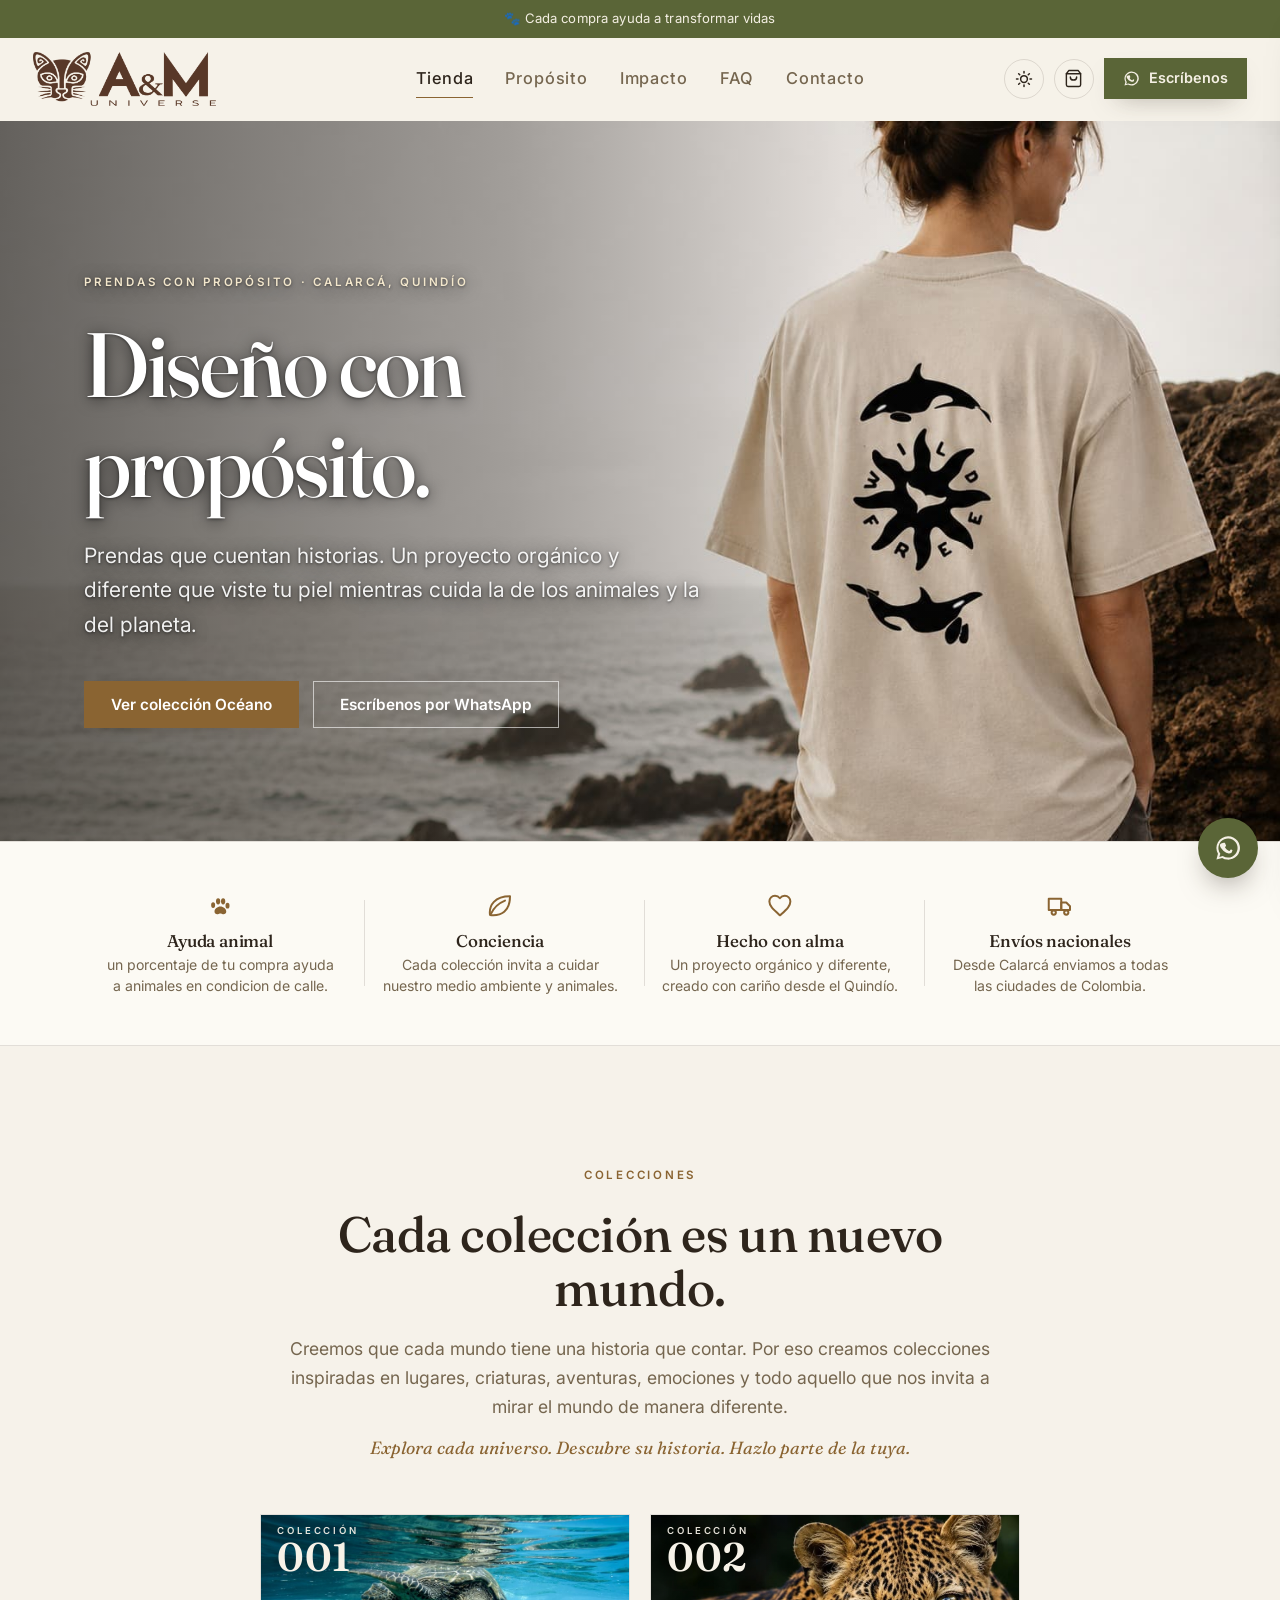
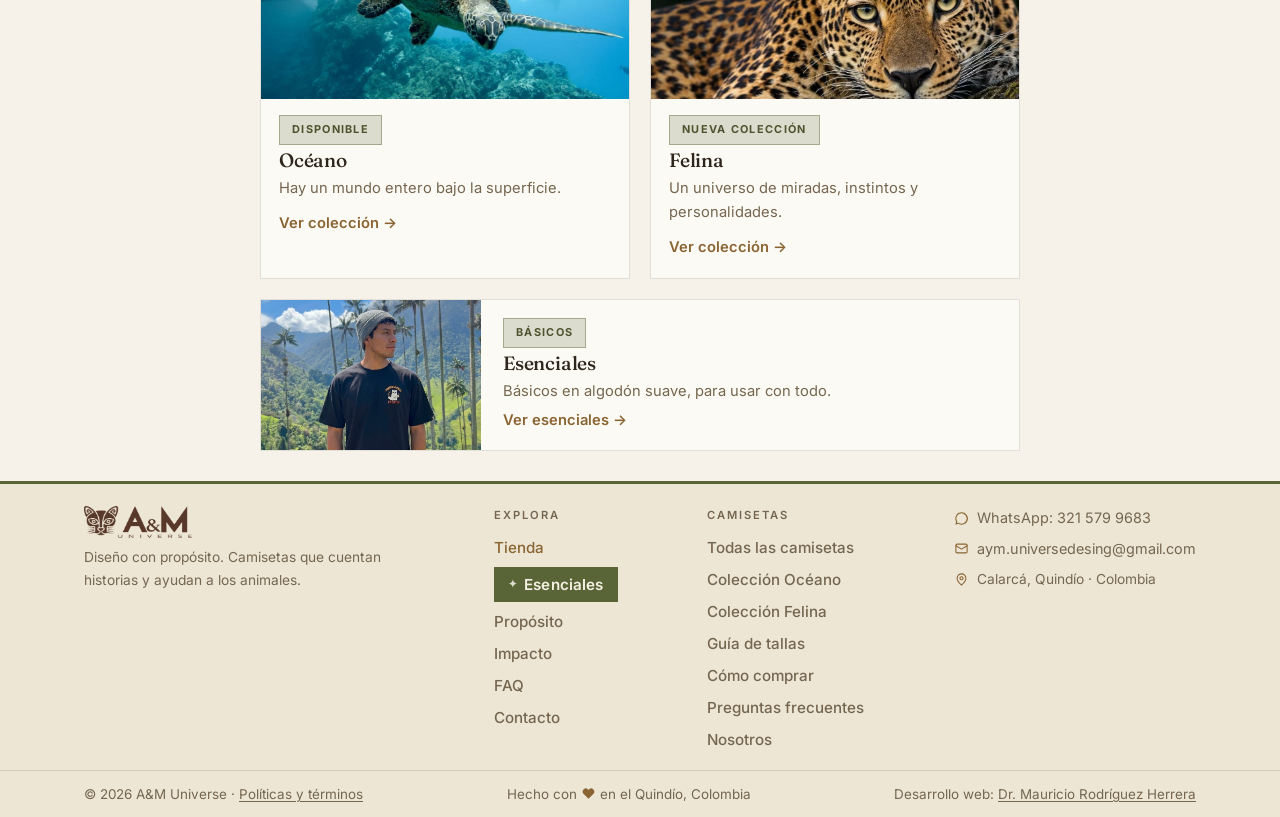
==== commit 38e6a2d7: "SEO: página propia por camiseta, colecciones, sitemap, feed de Shopping y llms.txt Cada publicación " ====
--- a/index.html
+++ b/index.html
@@ -3,9 +3,9 @@
 <head>
     <meta charset="UTF-8">
     <meta name="viewport" content="width=device-width, initial-scale=1.0">
-    <title>A&M Universe | Camisetas estampadas con propósito · Calarcá, Quindío</title>
-    <meta name="description" content="Camisetas estampadas con propósito, hechas en Calarcá, Quindío. Un porcentaje de cada venta ayuda a los animales de la calle. Envíos a toda Colombia.">
-    <meta name="keywords" content="camisetas estampadas Colombia, camisetas con propósito, A&M Universe, moda consciente Colombia, camisetas Calarcá Quindío, camisetas animales, marca con causa Colombia, ropa que ayuda animales, camisetas Océano, camisetas reino animal, adopción animales Quindío, moda sostenible Colombia, camisetas envío nacional">
+    <title>A&M Universe | Camisetas estampadas de animales con propósito en Colombia</title>
+    <meta name="description" content="Camisetas estampadas de animales con propósito, hechas en Calarcá, Quindío. Colecciones Océano y Felina en Regular fit y Oversized. Envíos a toda Colombia.">
+    <meta name="keywords" content="A&M Universe, AYM Universe, camisetas estampadas Colombia, camisetas de animales, camisetas de gatos, camisetas de felinos, camisetas de animales marinos, camisetas oversized Colombia, camisetas Armenia Quindío, camisetas con propósito, A&M Universe, moda consciente Colombia, camisetas Calarcá Quindío, camisetas animales, marca con causa Colombia, ropa que ayuda animales, camisetas Océano, camisetas reino animal, adopción animales Quindío, moda sostenible Colombia, camisetas envío nacional">
     <meta name="author" content="Dr. Mauricio Rodríguez Herrera">
     <meta name="copyright" content="© Dr. Mauricio Rodríguez Herrera">
     <meta name="format-detection" content="telephone=no">
@@ -60,7 +60,7 @@
     <script type="application/ld+json" id="ld-store">
     {
       "@context": "https://schema.org",
-      "@type": "Store",
+      "@type": "ClothingStore",
       "name": "A&M Universe",
       "description": "Camisetas estampadas con propósito que cuentan historias y ayudan a los animales de la calle y al planeta.",
       "url": "https://aymuniverse.com/",
@@ -157,100 +157,7 @@
     {
       "@context": "https://schema.org",
       "@type": "ItemList",
-      "itemListElement": [
-        {
-          "@type": "ListItem",
-          "position": 1,
-          "item": {
-            "@type": "Product",
-            "name": "Camiseta Océano",
-            "image": "https://aymuniverse.com/assets/tee-ocean.svg",
-            "description": "Camiseta estampada de la colección Océano. Algodón suave, tallas S–XL.",
-            "brand": {
-              "@type": "Brand",
-              "name": "A&M Universe"
-            },
-            "offers": {
-              "@type": "AggregateOffer",
-              "lowPrice": "69000",
-              "highPrice": "79000",
-              "offerCount": "2",
-              "priceCurrency": "COP",
-              "availability": "https://schema.org/InStock",
-              "url": "https://aymuniverse.com/#oceano"
-            }
-          }
-        },
-        {
-          "@type": "ListItem",
-          "position": 2,
-          "item": {
-            "@type": "Product",
-            "name": "Camiseta Coral",
-            "image": "https://aymuniverse.com/assets/tee-animal.svg",
-            "description": "Camiseta estampada de la colección Océano — los arrecifes de coral de Colombia. Algodón suave, tallas S–XL.",
-            "brand": {
-              "@type": "Brand",
-              "name": "A&M Universe"
-            },
-            "offers": {
-              "@type": "AggregateOffer",
-              "lowPrice": "69000",
-              "highPrice": "79000",
-              "offerCount": "2",
-              "priceCurrency": "COP",
-              "availability": "https://schema.org/InStock",
-              "url": "https://aymuniverse.com/#oceano"
-            }
-          }
-        },
-        {
-          "@type": "ListItem",
-          "position": 3,
-          "item": {
-            "@type": "Product",
-            "name": "Camiseta Ballena",
-            "image": "https://aymuniverse.com/assets/tee-stars.svg",
-            "description": "Camiseta estampada de la colección Océano — las ballenas jorobadas del Pacífico colombiano. Algodón suave, tallas S–XL.",
-            "brand": {
-              "@type": "Brand",
-              "name": "A&M Universe"
-            },
-            "offers": {
-              "@type": "AggregateOffer",
-              "lowPrice": "69000",
-              "highPrice": "79000",
-              "offerCount": "2",
-              "priceCurrency": "COP",
-              "availability": "https://schema.org/InStock",
-              "url": "https://aymuniverse.com/#oceano"
-            }
-          }
-        },
-        {
-          "@type": "ListItem",
-          "position": 4,
-          "item": {
-            "@type": "Product",
-            "name": "Camiseta Tortuga",
-            "image": "https://aymuniverse.com/assets/tee-origen.svg",
-            "description": "Camiseta estampada de la colección Océano — las tortugas marinas de nuestras costas. Algodón suave, tallas S–XL.",
-            "brand": {
-              "@type": "Brand",
-              "name": "A&M Universe"
-            },
-            "offers": {
-              "@type": "AggregateOffer",
-              "lowPrice": "69000",
-              "highPrice": "79000",
-              "offerCount": "2",
-              "priceCurrency": "COP",
-              "availability": "https://schema.org/InStock",
-              "url": "https://aymuniverse.com/#oceano"
-            }
-          }
-        }
-      ]
+      "itemListElement": []
     }
     </script>
     <script>
@@ -855,6 +762,16 @@
             <a href="#faq" data-nav="faq" data-i18n="nav.faq">FAQ</a>
             <a href="#contacto" data-nav="contacto" data-i18n="nav.contact">Contacto</a>
         </nav>
+        <nav class="footer-nav" aria-label="Camisetas">
+            <span class="footer-nav-title">Camisetas</span>
+            <a href="/camisetas/">Todas las camisetas</a>
+            <a href="/coleccion/oceano/">Colección Océano</a>
+            <a href="/coleccion/felina/">Colección Felina</a>
+            <a href="/guia-de-tallas/">Guía de tallas</a>
+            <a href="/como-comprar/">Cómo comprar</a>
+            <a href="/preguntas-frecuentes/">Preguntas frecuentes</a>
+            <a href="/nosotros/">Nosotros</a>
+        </nav>
         <div class="footer-contact">
             <a href="https://wa.me/573215799683?text=%C2%A1Hola%20A%26M%20Universe!%20%F0%9F%90%B1%20Me%20encant%C3%B3%20su%20propuesta%20y%20quiero%20m%C3%A1s%20informaci%C3%B3n%20sobre%20las%20camisetas." class="js-wa" target="_blank" rel="noopener">
                 <svg class="ci" viewBox="0 0 24 24" width="15" height="15" fill="currentColor" aria-hidden="true"><path d="M12 2a10 10 0 0 0-8.6 15l-1.3 4.8 4.9-1.3A10 10 0 1 0 12 2zm0 18.2a8.2 8.2 0 0 1-4.2-1.1l-.3-.2-2.9.8.8-2.8-.2-.3a8.2 8.2 0 1 1 6.8 3.6z"/></svg>
--- a/css/styles.css
+++ b/css/styles.css
@@ -1532,3 +1532,8 @@
     /* El contador a la derecha, para no chocar con la pista del zoom */
     .pv-count { left: auto; right: 12px; transform: none; }
 }
+
+/* Enlace a la página propia de la camiseta (dentro de la ventana de fotos) */
+.pv-ficha { display: inline-block; margin-top: 14px; font-size: .88rem; color: var(--accent); text-decoration: underline; text-underline-offset: 3px; }
+.pv-ficha:hover { color: var(--text); }
+.product-name a:hover { color: var(--accent); }
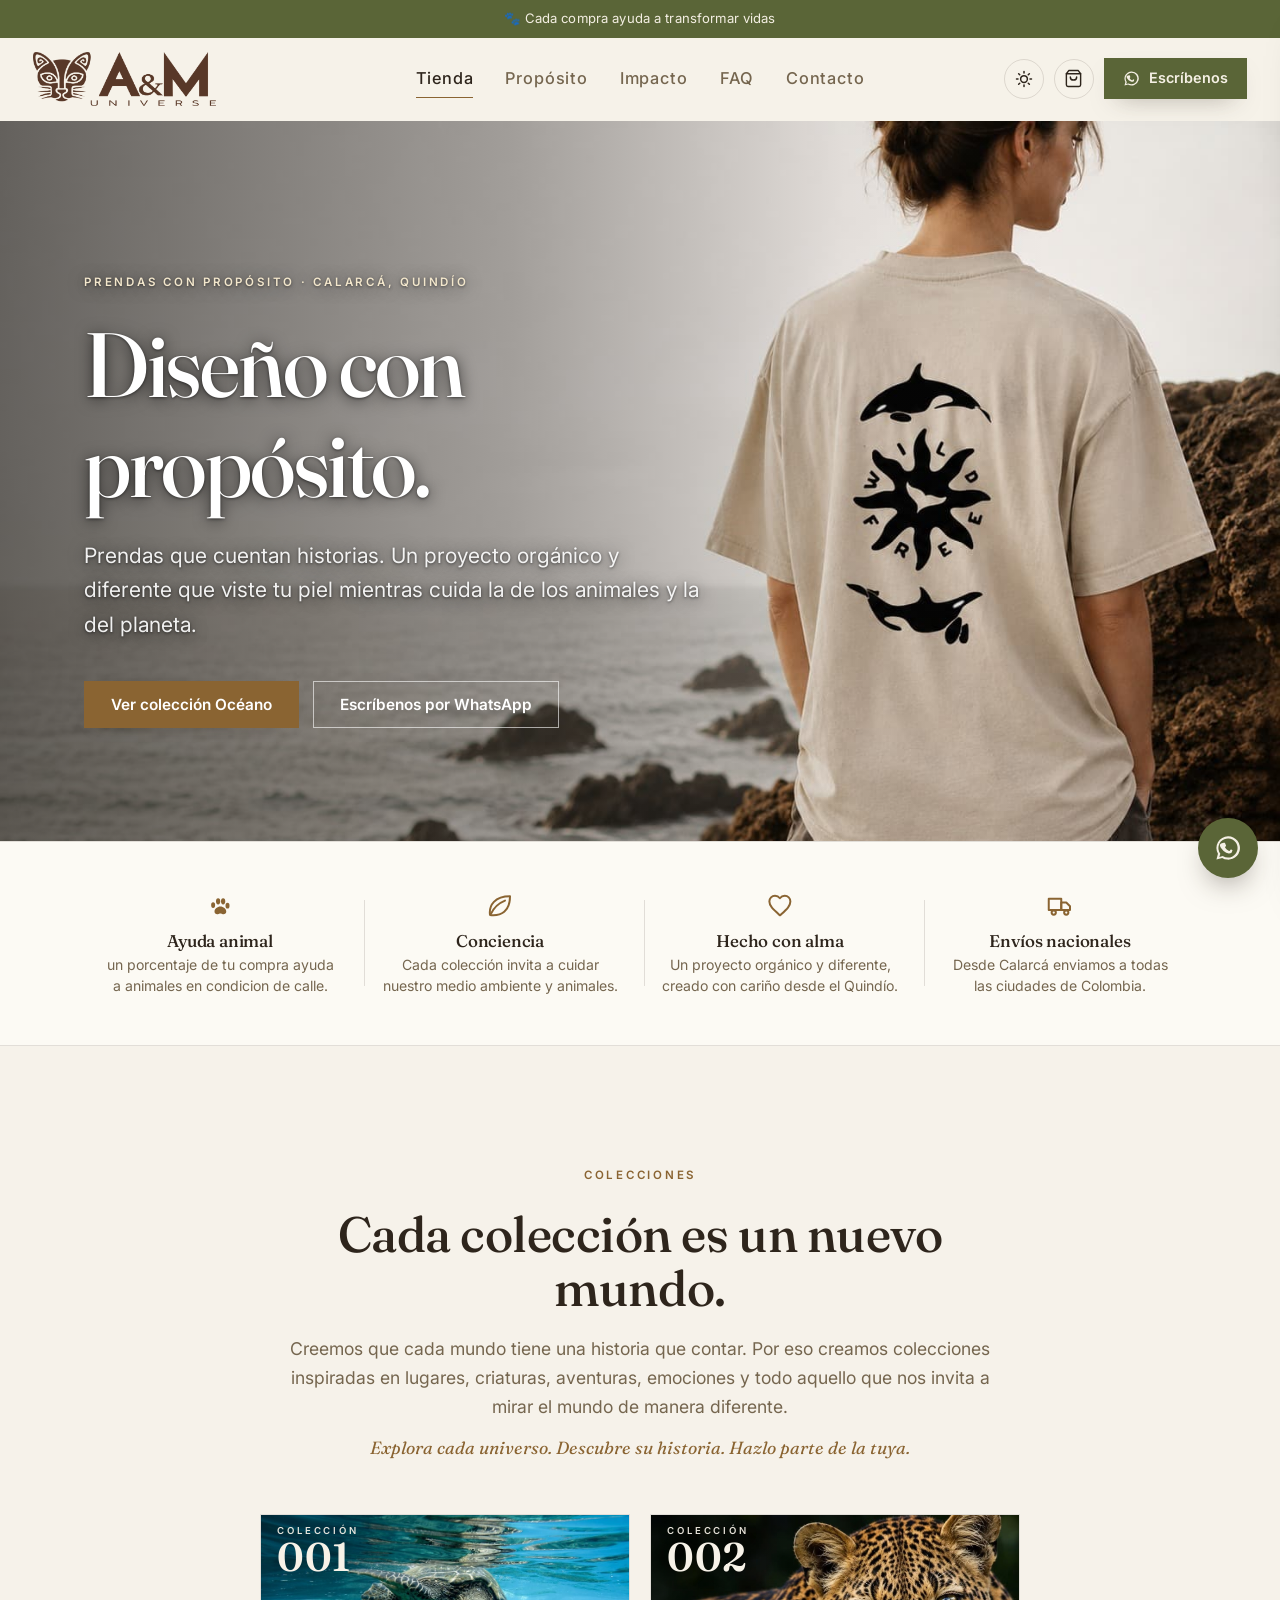
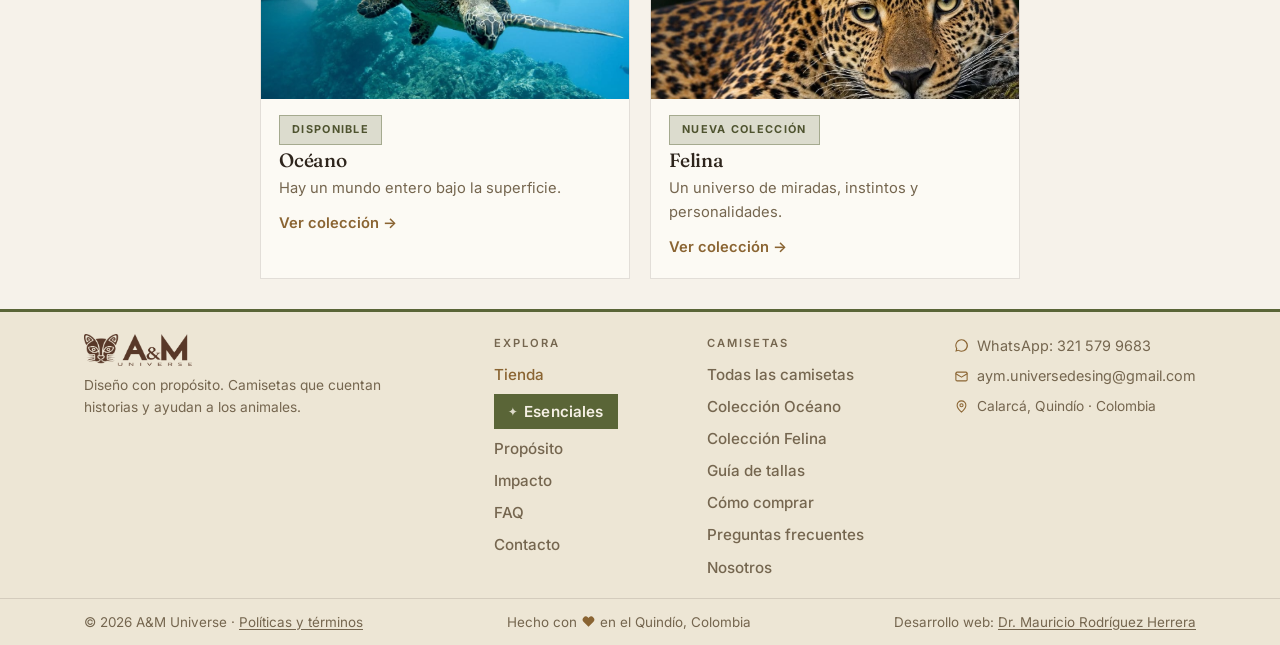
==== commit 701872b5: "Felina: nueva narrativa y fuera la tarjeta de Esenciales en Colecciones - Historia nueva de la colec" ====
--- a/index.html
+++ b/index.html
@@ -342,15 +342,6 @@
                     </div>
                 </a>
             </div>
-            <a class="esenciales-card" href="#esenciales">
-                <div class="ec-media" id="ec-media" aria-hidden="true"></div>
-                <div class="ec-body">
-                    <span class="tag tag-live" data-i18n="ess.card.tag">Básicos</span>
-                    <h3 data-i18n="ess.card.name">Esenciales</h3>
-                    <p data-i18n="ess.card.desc">Básicos en algodón suave, para usar con todo.</p>
-                    <span class="link-arrow" data-i18n="ess.card.cta">Ver esenciales →</span>
-                </div>
-            </a>
         </div>
     </section>
 
@@ -474,7 +465,7 @@
             <div class="hero-copy">
                 <p class="eyebrow" data-i18n="fel.eyebrow">Colección 002</p>
                 <h1 class="hero-title" data-i18n="fel.title">Felina</h1>
-                <p class="hero-sub" data-i18n="fel.lead">Un universo de miradas, instintos y personalidades.</p>
+                <p class="hero-sub" data-i18n="fel.lead">Un mundo de instintos, misterios y supervivencia.</p>
                 <div class="hero-cta">
                     <a href="#fel-camisetas" class="btn btn-primary" data-i18n="fel.btn">Ver camisetas</a>
                     <a href="#tienda" class="btn btn-ghost" data-i18n="oceano.back">← Volver a la tienda</a>
@@ -516,42 +507,75 @@
         </div>
     </section>
 
+    <!-- Felina · La historia de esta colección -->
     <section class="section" data-view="felina">
         <div class="container">
             <div class="section-head center">
                 <p class="eyebrow" data-i18n="fel.s1.eyebrow">La historia de esta colección</p>
-                <h2 class="section-title" data-i18n="fel.s1.title">Un universo de miradas</h2>
-            </div>
+                <h2 class="section-title" data-i18n="fel.s1.title">Una familia extraordinaria</h2>
+            </div>
+            <nav class="ocean-stats-links" aria-label="Datos de los felinos">
+                <a class="ocean-stat-link" href="#fel-especies"><strong data-i18n="fel.stat1.num">40</strong> <span data-i18n="fel.link1">especies silvestres</span> <span class="osl-arrow" aria-hidden="true">→</span></a>
+                <a class="ocean-stat-link" href="#fel-tigre"><strong data-i18n="fel.stat2.num">2.608–3.905</strong> <span data-i18n="fel.link2">tigres adultos</span> <span class="osl-arrow" aria-hidden="true">→</span></a>
+                <a class="ocean-stat-link" href="#fel-esperanza"><strong data-i18n="fel.stat3.num">2.663</strong> <span data-i18n="fel.link3">linces ibéricos</span> <span class="osl-arrow" aria-hidden="true">→</span></a>
+            </nav>
             <div class="ocean-prose">
-                <p data-i18n="fel.s1.p1">Felina nace de la fascinación por los felinos: su andar sereno, su mirada que lo dice todo y esa independencia que los hace únicos. Cada diseño de esta colección busca capturar un poco de ese carácter.</p>
-                <p data-i18n="fel.s1.p2">Del gato que duerme en casa al gran felino que recorre la selva, todos comparten algo: viven a su manera. Y como cada camiseta de A&amp;M Universe, una parte de cada venta ayuda a los animales de la calle.</p>
-            </div>
-        </div>
-    </section>
-
+                <p data-i18n="fel.s1.p1">Desde los pequeños gatos que comparten nuestro hogar hasta los grandes felinos que recorren los bosques y montañas del planeta, todos pertenecen a una familia extraordinaria: los felinos.</p>
+                <p id="fel-especies" class="oc-anchor" data-i18n="fel.s1.p2">¿Sabías que existen <strong>40 especies de felinos silvestres</strong> reconocidas por el Grupo de Especialistas en Felinos de la Unión Internacional para la Conservación de la Naturaleza (UICN)? (IUCN – Cat Specialist Group)</p>
+                <p id="fel-tigre" class="oc-anchor" data-i18n="fel.s1.p3">Sin embargo, muchos de ellos enfrentan un futuro incierto. El tigre, por ejemplo, está clasificado como En Peligro y su población mundial se estima <strong>entre 2.608 y 3.905 individuos maduros</strong>, según la evaluación de 2025 de la Lista Roja de la UICN (evaluación del tigre). La pérdida de hábitat, la caza furtiva y la disminución de sus presas siguen amenazando su supervivencia.</p>
+                <p data-i18n="fel.s1.p4">En Latinoamérica, el jaguarundi, protagonista de nuestra identidad, también enfrenta desafíos. En julio de 2026 fue reclasificado como Casi Amenazado por la UICN, debido a presiones como la fragmentación de su hábitat y los atropellamientos (IUCN Cat Specialist Group).</p>
+            </div>
+        </div>
+    </section>
+
+    <!-- Felina · Pero hay razones para tener esperanza -->
+    <section class="section oc-anchor" id="fel-esperanza" data-view="felina">
+        <div class="container">
+            <div class="section-head center">
+                <p class="eyebrow" data-i18n="fel.s2.eyebrow">Buenas noticias</p>
+                <h2 class="section-title" data-i18n="fel.s2.title">Pero hay razones para tener esperanza</h2>
+            </div>
+            <div class="ocean-prose">
+                <p data-i18n="fel.s2.p1">El lince ibérico, que estuvo al borde de la extinción, alcanzó <strong>2.663 ejemplares</strong> registrados en España y Portugal durante 2025, un crecimiento del 10,9 % frente al año anterior. Un resultado extraordinario de décadas de conservación (Fundación Biodiversidad, 2026).</p>
+            </div>
+        </div>
+    </section>
+
+    <!-- Felina · También en nuestros hogares -->
     <section class="section" data-view="felina">
         <div class="container">
             <div class="section-head center">
-                <p class="eyebrow" data-i18n="fel.s2.eyebrow">Lo que nos inspira</p>
-                <h2 class="section-title" data-i18n="fel.s2.title">Tres rasgos de un felino</h2>
-            </div>
-            <div class="cards-3">
-                <article class="card-purpose">
-                    <span class="card-ico" aria-hidden="true">👁️</span>
-                    <h3 data-i18n="fel.c1.t">Mirada</h3>
-                    <p data-i18n="fel.c1.d">Ojos que observan antes de actuar. Diseños que invitan a mirar dos veces.</p>
-                </article>
-                <article class="card-purpose">
-                    <span class="card-ico" aria-hidden="true">🐾</span>
-                    <h3 data-i18n="fel.c2.t">Instinto</h3>
-                    <p data-i18n="fel.c2.d">Confiar en lo que sientes. Prendas para moverte a tu propio ritmo.</p>
-                </article>
-                <article class="card-purpose">
-                    <span class="card-ico" aria-hidden="true">✨</span>
-                    <h3 data-i18n="fel.c3.t">Personalidad</h3>
-                    <p data-i18n="fel.c3.d">Ningún felino es igual a otro. Cada estampado tiene su propio carácter.</p>
-                </article>
-            </div>
+                <p class="eyebrow" data-i18n="fel.s3.eyebrow">Del bosque a casa</p>
+                <h2 class="section-title" data-i18n="fel.s3.title">También en nuestros hogares</h2>
+            </div>
+            <div class="ocean-prose">
+                <p data-i18n="fel.s3.p1">La historia de los felinos también llega hasta nuestros hogares. Los gatos domésticos descienden del gato montés africano (<em>Felis lybica</em>). Un estudio publicado en la revista científica Science en 2025, que analizó 87 genomas antiguos y modernos, aportó nuevas evidencias sobre su expansión desde el norte de África hacia Europa hace aproximadamente 2.000 años (Science, 2025).</p>
+                <p data-i18n="fel.s3.p2">Porque incluso los grandes depredadores tienen algo en común con el pequeño gato que duerme a nuestro lado: todos forman parte de una historia natural que merece continuar.</p>
+            </div>
+        </div>
+    </section>
+
+    <!-- Felina · Dato curioso: los gatos naranjas -->
+    <section class="section ocean-curio oc-anchor" id="fel-naranjas" data-view="felina">
+        <div class="container">
+            <div class="section-head center">
+                <p class="eyebrow" data-i18n="fel.cur.eyebrow">Dato curioso</p>
+                <h2 class="section-title" data-i18n="fel.cur.title">¿Sabías que casi todos los gatos naranjas son machos?</h2>
+            </div>
+            <div class="ocean-prose">
+                <p data-i18n="fel.cur.p1">El secreto está en sus cromosomas. El gen responsable de su característico pelaje está ligado al cromosoma X, por eso los machos necesitan una sola copia de la variante naranja, mientras que las hembras normalmente necesitan dos.</p>
+                <p data-i18n="fel.cur.p2">¡Un pequeño detalle en su ADN que hace que estos felinos sean todavía más fascinantes!</p>
+            </div>
+        </div>
+    </section>
+
+    <!-- Felina · Cierre -->
+    <section class="section" data-view="felina">
+        <div class="container">
+            <div class="ocean-prose">
+                <p data-i18n="fel.end.p1">Conocerlos es el primer paso para comprenderlos. Protegerlos es una oportunidad para que las próximas generaciones también puedan maravillarse con ellos.</p>
+            </div>
+            <blockquote class="ocean-quote" data-i18n="fel.end.quote">Cada felino tiene un mundo. Cada mundo merece seguir existiendo.</blockquote>
         </div>
     </section>
 
--- a/css/styles.css
+++ b/css/styles.css
@@ -1466,20 +1466,6 @@
 }
 @media (max-width: 820px) { .hero--oceano { background-position: 55% center; } }
 
-/* Tarjeta de Esenciales, debajo de las colecciones (ancha, horizontal) */
-.esenciales-card {
-    display: grid; grid-template-columns: 220px 1fr; align-items: stretch;
-    max-width: 760px; margin: 20px auto 0; overflow: hidden;
-    background: var(--surface); border: 1px solid var(--line);
-    text-decoration: none; color: inherit;
-    transition: transform .3s ease, box-shadow .3s ease;
-}
-.esenciales-card:hover { transform: translateY(-4px); box-shadow: var(--shadow); }
-.ec-media { background: var(--green-soft) center / cover no-repeat; min-height: 150px; }
-.ec-body { padding: 18px 22px; display: flex; flex-direction: column; align-items: flex-start; justify-content: center; gap: 5px; }
-.ec-body h3 { font-size: 1.2rem; }
-.ec-body p { color: var(--text-soft); font-size: .92rem; }
-@media (max-width: 560px) { .esenciales-card { grid-template-columns: 1fr; } .ec-media { min-height: 170px; } }
 .ess-volver { text-align: center; margin-top: 30px; }
 /* Tarjeta de Propósito que las dueñas ocultan con "--" en el título */
 .card-purpose[hidden] { display: none; }
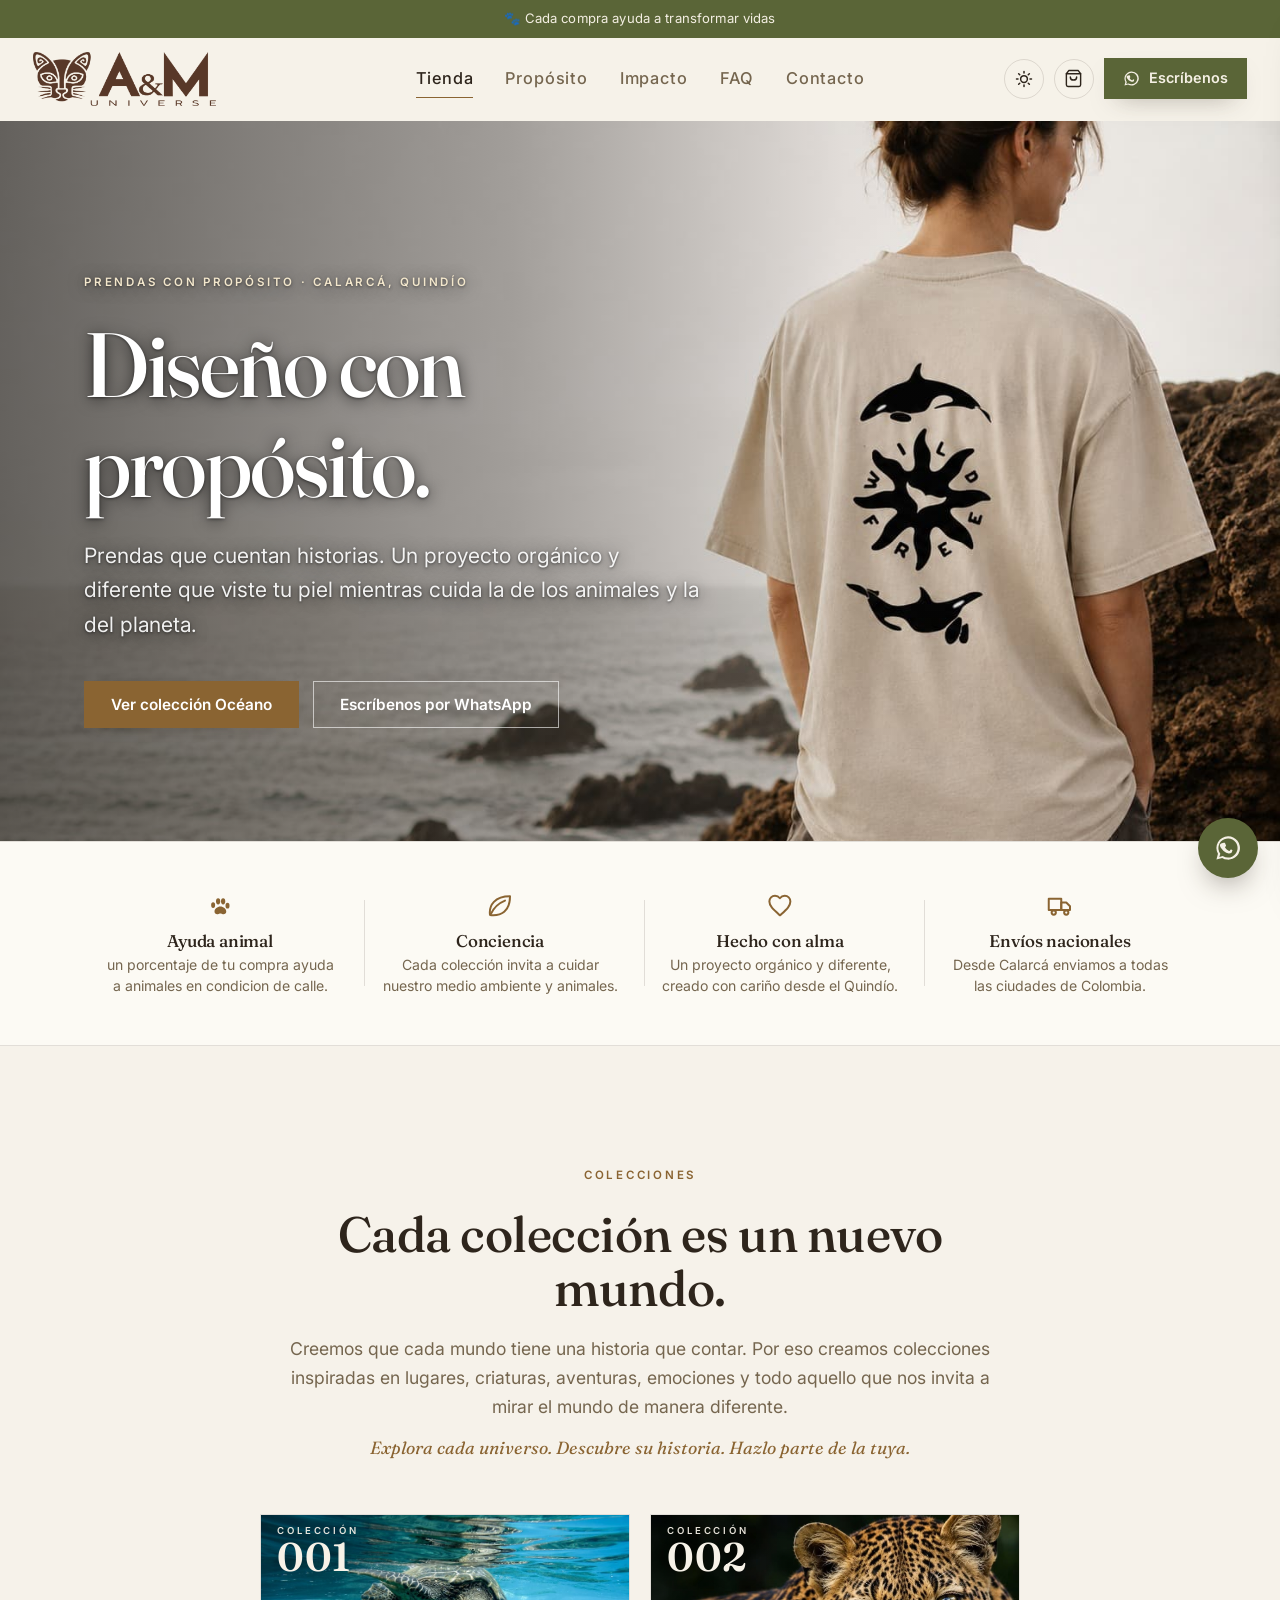
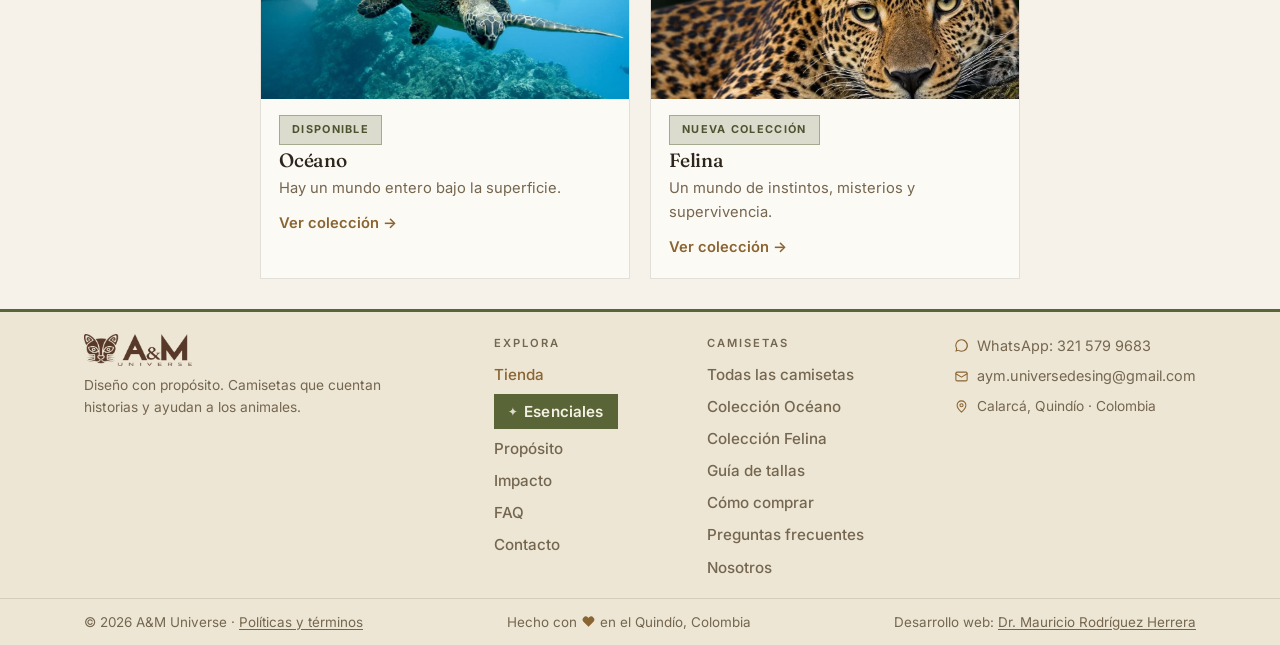
==== commit e10f75d4: "Felina: frase nueva en la tarjeta de la colección y año correcto de la evaluación del tigre (UICN, 2" ====
--- a/index.html
+++ b/index.html
@@ -337,7 +337,7 @@
                     <div class="cc-body">
                         <span class="tag tag-live" data-i18n="portal.felina.tag">Nueva colección</span>
                         <h3 data-i18n="portal.felina.name">Felina</h3>
-                        <p data-i18n="portal.felina.desc">Un universo de miradas, instintos y personalidades.</p>
+                        <p data-i18n="portal.felina.desc">Un mundo de instintos, misterios y supervivencia.</p>
                         <span class="link-arrow" data-i18n="portal.felina.cta">Ver colección →</span>
                     </div>
                 </a>
@@ -522,7 +522,7 @@
             <div class="ocean-prose">
                 <p data-i18n="fel.s1.p1">Desde los pequeños gatos que comparten nuestro hogar hasta los grandes felinos que recorren los bosques y montañas del planeta, todos pertenecen a una familia extraordinaria: los felinos.</p>
                 <p id="fel-especies" class="oc-anchor" data-i18n="fel.s1.p2">¿Sabías que existen <strong>40 especies de felinos silvestres</strong> reconocidas por el Grupo de Especialistas en Felinos de la Unión Internacional para la Conservación de la Naturaleza (UICN)? (IUCN – Cat Specialist Group)</p>
-                <p id="fel-tigre" class="oc-anchor" data-i18n="fel.s1.p3">Sin embargo, muchos de ellos enfrentan un futuro incierto. El tigre, por ejemplo, está clasificado como En Peligro y su población mundial se estima <strong>entre 2.608 y 3.905 individuos maduros</strong>, según la evaluación de 2025 de la Lista Roja de la UICN (evaluación del tigre). La pérdida de hábitat, la caza furtiva y la disminución de sus presas siguen amenazando su supervivencia.</p>
+                <p id="fel-tigre" class="oc-anchor" data-i18n="fel.s1.p3">Sin embargo, muchos de ellos enfrentan un futuro incierto. El tigre, por ejemplo, está clasificado como En Peligro y su población mundial se estima <strong>entre 2.608 y 3.905 individuos maduros</strong>, según la evaluación de la Lista Roja de la UICN publicada en 2022 (evaluación del tigre). La pérdida de hábitat, la caza furtiva y la disminución de sus presas siguen amenazando su supervivencia.</p>
                 <p data-i18n="fel.s1.p4">En Latinoamérica, el jaguarundi, protagonista de nuestra identidad, también enfrenta desafíos. En julio de 2026 fue reclasificado como Casi Amenazado por la UICN, debido a presiones como la fragmentación de su hábitat y los atropellamientos (IUCN Cat Specialist Group).</p>
             </div>
         </div>
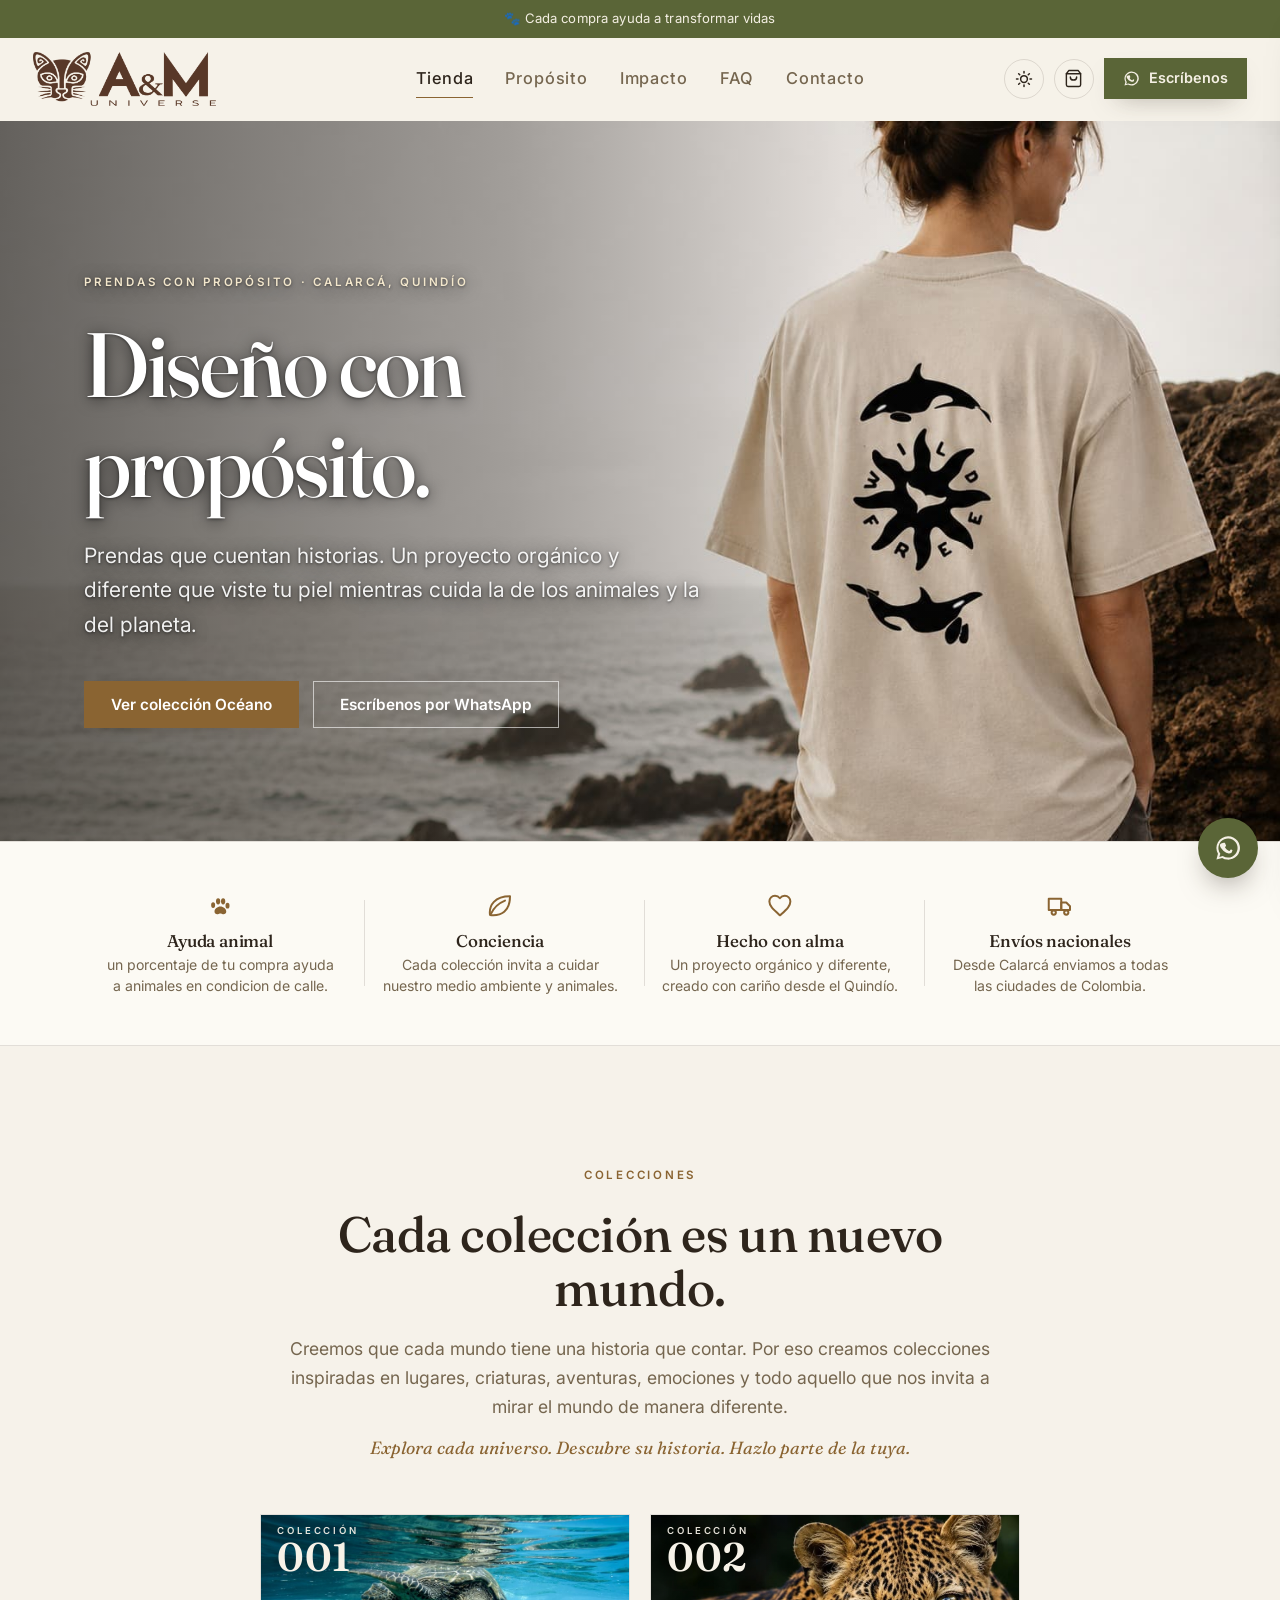
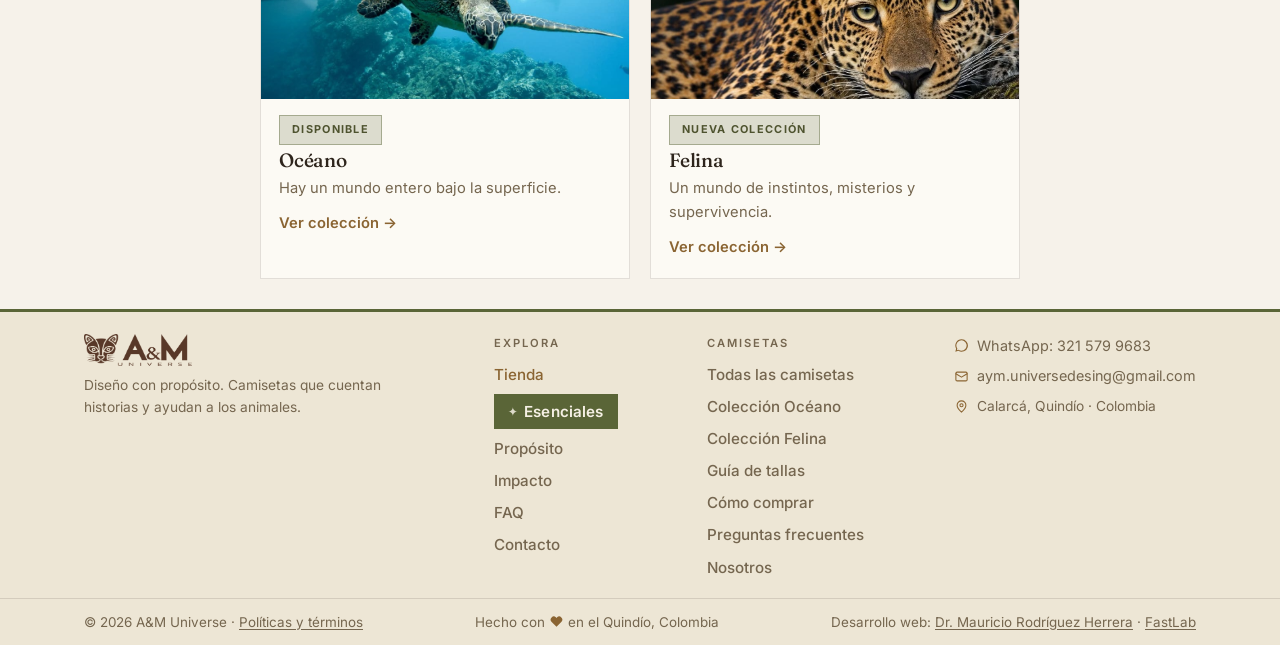
==== commit e9e61a83: "Crédito: sitio hecho por FastLab (fastlabstudio.com)" ====
--- a/index.html
+++ b/index.html
@@ -123,7 +123,7 @@
           "name": "¿Cómo pago mi pedido?",
           "acceptedAnswer": {
             "@type": "Answer",
-            "text": "Aceptamos Nequi, Daviplata y Bre-B (al 321 579 9683), transferencia bancaria y contra entrega según tu ciudad. Eliges el método en el carrito y coordinamos todo por WhatsApp. Fácil y seguro."
+            "text": "Aceptamos Nequi, Daviplata y Bre-B (al 321 579 9683), transferencia bancaria y contra entrega según tu ciudad. Cuando nos envías tu pedido por WhatsApp, acordamos contigo la forma de pago. Fácil y seguro."
           }
         },
         {
@@ -735,7 +735,7 @@
                 </details>
                 <details class="faq-item">
                     <summary><span data-i18n="faq.q3">¿Cómo pago mi pedido?</span><span class="faq-ico" aria-hidden="true"></span></summary>
-                    <div class="faq-a"><p data-i18n="faq.a3">Aceptamos Nequi, Daviplata y Bre-B (al 321 579 9683), transferencia bancaria y contra entrega según tu ciudad. Eliges el método en el carrito y coordinamos todo por WhatsApp. Fácil y seguro.</p></div>
+                    <div class="faq-a"><p data-i18n="faq.a3">Aceptamos Nequi, Daviplata y Bre-B (al 321 579 9683), transferencia bancaria y contra entrega según tu ciudad. Cuando nos envías tu pedido por WhatsApp, acordamos contigo la forma de pago. Fácil y seguro.</p></div>
                 </details>
                 <details class="faq-item">
                     <summary><span data-i18n="faq.q4">¿Cómo ayuda mi compra a los animales?</span><span class="faq-ico" aria-hidden="true"></span></summary>
@@ -810,7 +810,7 @@
         <div class="container">
             <span>© <span id="year">2026</span> A&M Universe · <a href="politicas.html" data-i18n="footer.legal">Políticas y términos</a></span>
             <span data-i18n="footer.made">Hecho con <svg class="ci" viewBox="0 0 24 24" fill="currentColor" aria-hidden="true"><path d="M12 20.3 3.9 12.2a5 5 0 0 1 7.05-7.05L12 6.2l.95-1.05a5 5 0 0 1 7.05 7.05L12 20.3Z"/></svg> en el Quindío, Colombia</span>
-            <span class="footer-dev">Desarrollo web: <a href="politicas.html#desarrollo">Dr. Mauricio Rodríguez Herrera</a></span>
+            <span class="footer-dev">Desarrollo web: <a href="politicas.html#desarrollo">Dr. Mauricio Rodríguez Herrera</a> · <a href="https://fastlabstudio.com/" target="_blank" rel="noopener">FastLab</a></span>
         </div>
     </div>
 </footer>
@@ -828,33 +828,15 @@
     <p class="cart-empty" id="cart-empty" data-i18n="cart.empty">Tu carrito está vacío.</p>
     <div class="cart-foot" id="cart-foot" hidden>
         <div class="cart-total"><span data-i18n="cart.total">Total</span><strong id="cart-total">$0</strong></div>
-        <div class="cart-pay" id="cart-pay" role="group" aria-label="Método de pago / Payment method">
-            <span class="cart-pay-label" data-i18n="pay.label">Método de pago</span>
-            <div class="cart-pay-pills">
-                <button type="button" class="pay-pill is-active" data-pay="nequi" aria-pressed="true">
-                    <svg class="pay-ico" viewBox="0 0 24 24" width="15" height="15" fill="none" stroke="currentColor" stroke-width="2" stroke-linecap="round" stroke-linejoin="round" aria-hidden="true"><rect x="7" y="2" width="10" height="20" rx="2"/><line x1="11" y1="18" x2="13" y2="18"/></svg>
-                    <span data-i18n="pay.nequi">Nequi</span>
-                </button>
-                <button type="button" class="pay-pill" data-pay="daviplata" aria-pressed="false">
-                    <svg class="pay-ico" viewBox="0 0 24 24" width="15" height="15" fill="none" stroke="currentColor" stroke-width="2" stroke-linecap="round" stroke-linejoin="round" aria-hidden="true"><rect x="7" y="2" width="10" height="20" rx="2"/><line x1="11" y1="18" x2="13" y2="18"/></svg>
-                    <span data-i18n="pay.daviplata">Daviplata</span>
-                </button>
-                <button type="button" class="pay-pill" data-pay="breb" aria-pressed="false">
-                    <svg class="pay-ico" viewBox="0 0 24 24" width="15" height="15" fill="none" stroke="currentColor" stroke-width="2" stroke-linecap="round" stroke-linejoin="round" aria-hidden="true"><circle cx="8" cy="15" r="4"/><path d="M10.5 12.5L20 3M17 6l2 2M14 9l2 2"/></svg>
-                    <span data-i18n="pay.breb">Bre-B</span>
-                </button>
-                <button type="button" class="pay-pill" data-pay="transfer" aria-pressed="false">
-                    <svg class="pay-ico" viewBox="0 0 24 24" width="15" height="15" fill="none" stroke="currentColor" stroke-width="2" stroke-linecap="round" stroke-linejoin="round" aria-hidden="true"><path d="M3 21h18M5 10v8M10 10v8M14 10v8M19 10v8M4 10h16M12 3L4 7h16z"/></svg>
-                    <span data-i18n="pay.transfer">Transferencia</span>
-                </button>
-                <button type="button" class="pay-pill" data-pay="cod" aria-pressed="false">
-                    <svg class="pay-ico" viewBox="0 0 24 24" width="15" height="15" fill="none" stroke="currentColor" stroke-width="2" stroke-linecap="round" stroke-linejoin="round" aria-hidden="true"><rect x="2" y="6" width="20" height="12" rx="2"/><circle cx="12" cy="12" r="2.5"/></svg>
-                    <span data-i18n="pay.cod">Contra entrega</span>
-                </button>
-            </div>
-        </div>
-        <p class="cart-pay-info" id="cart-pay-info"></p>
-        <a class="btn btn-whatsapp btn-lg cart-checkout" id="cart-checkout" target="_blank" rel="noopener"><svg viewBox="0 0 24 24" width="20" height="20" fill="currentColor" aria-hidden="true"><path d="M12 2a10 10 0 0 0-8.6 15l-1.3 4.8 4.9-1.3A10 10 0 1 0 12 2zm0 18.2a8.2 8.2 0 0 1-4.2-1.1l-.3-.2-2.9.8.8-2.8-.2-.3a8.2 8.2 0 1 1 6.8 3.6zm4.5-6.1c-.2-.1-1.5-.7-1.7-.8s-.4-.1-.6.1-.7.8-.8 1-.3.2-.5.1a6.7 6.7 0 0 1-2-1.2 7.4 7.4 0 0 1-1.4-1.7c-.1-.3 0-.4.1-.5l.4-.5.3-.4v-.4c0-.1-.6-1.4-.8-1.9s-.4-.4-.6-.5h-.5a1 1 0 0 0-.7.3A2.9 2.9 0 0 0 5 9.3a5 5 0 0 0 1 2.7 11.5 11.5 0 0 0 4.5 4 15 15 0 0 0 1.5.5 3.6 3.6 0 0 0 1.7.1c.5-.1 1.5-.6 1.7-1.2s.2-1.1.2-1.2-.2-.2-.4-.3z"/></svg><span data-i18n="cart.checkout">Finalizar pedido por WhatsApp</span></a>
+        <p class="cart-envio solo-wompi">🚚 El envío se paga al recibir, según tu ciudad.</p>
+        <p class="cart-aviso" id="cart-aviso" role="status" hidden></p>
+        <button type="button" class="btn btn-primary btn-lg cart-pagar solo-wompi" id="cart-pagar">
+            <svg viewBox="0 0 24 24" width="19" height="19" fill="none" stroke="currentColor" stroke-width="2" stroke-linecap="round" stroke-linejoin="round" aria-hidden="true"><rect x="4" y="11" width="16" height="10" rx="2"/><path d="M8 11V7a4 4 0 0 1 8 0v4"/></svg>
+            <span class="cart-pagar-txt">Pagar en línea</span>
+        </button>
+        <p class="cart-metodos solo-wompi">Tarjeta, PSE, Nequi o Bancolombia · pago seguro con Wompi</p>
+        <p class="cart-pago-msg" id="cart-pago-msg" role="alert" hidden></p>
+        <a class="btn btn-whatsapp btn-lg cart-checkout" id="cart-checkout" target="_blank" rel="noopener"><svg viewBox="0 0 24 24" width="20" height="20" fill="currentColor" aria-hidden="true"><path d="M12 2a10 10 0 0 0-8.6 15l-1.3 4.8 4.9-1.3A10 10 0 1 0 12 2zm0 18.2a8.2 8.2 0 0 1-4.2-1.1l-.3-.2-2.9.8.8-2.8-.2-.3a8.2 8.2 0 1 1 6.8 3.6zm4.5-6.1c-.2-.1-1.5-.7-1.7-.8s-.4-.1-.6.1-.7.8-.8 1-.3.2-.5.1a6.7 6.7 0 0 1-2-1.2 7.4 7.4 0 0 1-1.4-1.7c-.1-.3 0-.4.1-.5l.4-.5.3-.4v-.4c0-.1-.6-1.4-.8-1.9s-.4-.4-.6-.5h-.5a1 1 0 0 0-.7.3A2.9 2.9 0 0 0 5 9.3a5 5 0 0 0 1 2.7 11.5 11.5 0 0 0 4.5 4 15 15 0 0 0 1.5.5 3.6 3.6 0 0 0 1.7.1c.5-.1 1.5-.6 1.7-1.2s.2-1.1.2-1.2-.2-.2-.4-.3z"/></svg><span class="co-solo" data-i18n="cart.checkout">Finalizar pedido por WhatsApp</span><span class="co-alt">Prefiero pedir por WhatsApp</span></a>
         <button class="cart-continue" id="cart-continue" type="button" data-i18n="cart.continue">Seguir comprando</button>
         <p class="cart-note" data-i18n="cart.note">Coordinamos el pago y el envío contigo por WhatsApp.</p>
     </div>
--- a/css/styles.css
+++ b/css/styles.css
@@ -1071,7 +1071,7 @@
     display: grid; place-items: center;
 }
 .cart-close:hover { background: var(--green-soft); color: var(--accent); }
-/* El pie del carrito (total + 5 métodos de pago + botones) mide ~450 px fijos.
+/* El pie del carrito (total + aviso + botones) tiene un alto fijo.
    Sin un piso, en un teléfono la lista de productos se reducía a unos pocos
    píxeles y no se veía lo que se estaba comprando. */
 .cart-items { flex: 1 1 auto; overflow-y: auto; min-height: 34dvh; padding: 6px 24px; }
@@ -1111,30 +1111,27 @@
 .cart-continue:hover { border-color: var(--accent); color: var(--accent); }
 .cart-note { text-align: center; font-size: .78rem; color: var(--text-soft); margin-top: 12px; }
 
-/* ---------- Método de pago (carrito) ---------- */
-.cart-pay { margin-bottom: 14px; }
-.cart-pay-label {
-    display: block; font-size: .74rem; text-transform: uppercase; letter-spacing: .08em;
-    color: var(--text-soft); font-weight: 700; margin-bottom: 8px;
-}
-.cart-pay-pills { display: flex; flex-wrap: wrap; gap: 8px; }
-.pay-pill {
-    flex: 1 1 auto; min-width: 92px; padding: 10px 12px;
-    display: inline-flex; align-items: center; justify-content: center; gap: 6px;
-    border-radius: var(--radius); border: 1px solid var(--line);
-    background: var(--bg); color: var(--text-soft);
-    font-family: 'Inter', sans-serif; font-weight: 600; font-size: .85rem; cursor: pointer;
-    transition: background .15s ease, color .15s ease, border-color .15s ease;
-}
-.pay-ico { flex-shrink: 0; opacity: .85; }
-.pay-pill.is-active .pay-ico { opacity: 1; }
-.pay-pill:hover { border-color: var(--accent); color: var(--accent); }
-.pay-pill.is-active { background: var(--accent); color: var(--accent-ink); border-color: var(--accent); }
-.cart-pay-info {
-    font-size: .8rem; color: var(--text-soft); margin: -4px 0 14px;
-    line-height: 1.5;
-}
-.cart-pay-info strong { color: var(--text); }
+/* ---------- Pago en línea con Wompi (se ve solo si está activado en el panel) ---------- */
+.cart-foot .solo-wompi { display: none; }
+.cart-foot.con-wompi .solo-wompi { display: block; }
+.cart-foot.con-wompi .cart-pagar { display: flex; width: 100%; gap: 10px; }
+.cart-pagar.is-bloqueado, .cart-pagar:disabled { opacity: .55; cursor: not-allowed; transform: none; box-shadow: none; }
+.cart-envio { font-size: .84rem; color: var(--text-soft); margin: -6px 0 14px; }
+.cart-metodos { text-align: center; font-size: .76rem; color: var(--text-soft); margin: 8px 0 12px; }
+.cart-pago-msg {
+    font-size: .84rem; line-height: 1.45; margin: 0 0 12px; padding: 10px 12px;
+    border-left: 3px solid #c0392b; background: rgba(192, 57, 43, .08); color: var(--text);
+}
+.cart-checkout .co-alt { display: none; }
+.cart-foot.con-wompi .cart-checkout .co-solo { display: none; }
+.cart-foot.con-wompi .cart-checkout .co-alt { display: inline; }
+/* Con pago en línea, WhatsApp pasa a ser la segunda opción */
+.cart-foot.con-wompi .cart-checkout {
+    background: transparent; color: var(--text); border: 1px solid var(--line); box-shadow: none;
+    padding: 13px 20px; font-size: .95rem;
+}
+.cart-foot.con-wompi .cart-checkout:hover { border-color: var(--olive); color: var(--olive-strong); background: transparent; }
+.cart-foot.con-wompi .cart-note { display: none; }
 
 body.cart-open { overflow: hidden; }
 
@@ -1173,6 +1170,14 @@
 }
 .size-pill:hover { border-color: var(--accent); color: var(--accent); }
 .size-pill.is-active { background: var(--accent); color: var(--accent-ink); border-color: var(--accent); }
+/* Talla agotada (panel → "Tallas agotadas"): tachada y sin poder elegirse */
+.size-pill.is-agotada, .size-pill.is-agotada:hover {
+    cursor: not-allowed; color: var(--text-soft); border-color: var(--line); border-style: dashed;
+    background: var(--bg); text-decoration: line-through; opacity: .55;
+}
+.ci-agotada { color: #c0392b; font-weight: 600; }
+:root[data-theme="dark"] .ci-agotada { color: #ff9b8f; }
+.ci-talla-opt { min-width: 44px; justify-content: center; }
 
 /* ---------- FAQ ---------- */
 .faq { background: var(--bg); }
@@ -1523,3 +1528,56 @@
 .pv-ficha { display: inline-block; margin-top: 14px; font-size: .88rem; color: var(--accent); text-decoration: underline; text-underline-offset: 3px; }
 .pv-ficha:hover { color: var(--text); }
 .product-name a:hover { color: var(--accent); }
+
+/* ---------- Color de cada camiseta en el carrito ----------
+   Resumen del color elegido, selector para cambiarlo con confirmación y
+   aviso cuando falta elegirlo (el pedido no sale sin color). */
+.ci-color { display: flex; align-items: center; flex-wrap: wrap; gap: 6px 8px; font-size: .8rem; color: var(--text-soft); margin-top: 3px; }
+.ci-color strong { color: var(--text); font-weight: 600; }
+.ci-dot {
+    width: 18px; height: 18px; border-radius: 50%; overflow: hidden; flex-shrink: 0;
+    border: 1px solid var(--line); background: var(--green-soft); display: inline-block;
+}
+.cart-item .ci-dot img { width: 100%; height: 100%; object-fit: cover; display: block; border-radius: 0; }
+.ci-link {
+    border: none; background: none; padding: 2px 0; cursor: pointer;
+    font: 600 .78rem 'Inter', sans-serif; color: var(--accent);
+    text-decoration: underline; text-underline-offset: 3px;
+}
+.ci-link:hover { color: var(--text); }
+.ci-ok { color: var(--green); font-weight: 600; font-size: .78rem; }
+.ci-color-edit {
+    grid-column: 1 / -1; margin-top: -4px;
+    background: var(--bg-alt); border: 1px solid var(--line); padding: 12px;
+}
+.ci-color-edit.is-falta { border-color: var(--accent); box-shadow: inset 3px 0 0 var(--accent); }
+.ci-color-msg { font-size: .84rem; font-weight: 600; color: var(--text); margin-bottom: 9px; }
+.ci-color-opts { display: flex; flex-wrap: wrap; gap: 6px; }
+.ci-color-opt {
+    display: inline-flex; align-items: center; gap: 6px; padding: 5px 10px 5px 5px; cursor: pointer;
+    border: 1px solid var(--line); background: var(--surface); color: var(--text);
+    font: 500 .8rem 'Inter', sans-serif; border-radius: var(--radius-sm);
+    transition: border-color .15s, box-shadow .15s;
+}
+.ci-color-opt:hover { border-color: var(--accent); }
+.ci-color-opt[aria-pressed="true"] { border-color: var(--accent); box-shadow: 0 0 0 1px var(--accent); font-weight: 600; }
+.ci-color-opt:focus-visible, .ci-link:focus-visible, .ci-confirm:focus-visible, .ci-cancel:focus-visible { outline: 2px solid var(--accent); outline-offset: 2px; }
+.ci-color-pend { font-size: .84rem; color: var(--text); margin: 11px 0 0; }
+.ci-color-btns { display: flex; flex-wrap: wrap; gap: 8px; margin-top: 10px; }
+.ci-confirm, .ci-cancel {
+    padding: 9px 14px; cursor: pointer; font: 600 .82rem 'Inter', sans-serif;
+    border-radius: var(--radius-sm); border: 1px solid var(--accent);
+}
+.ci-confirm { background: var(--accent); color: var(--accent-ink); }
+.ci-confirm:hover { filter: brightness(1.08); }
+.ci-cancel { background: none; color: var(--text); border-color: var(--line); }
+.ci-cancel:hover { border-color: var(--accent); color: var(--accent); }
+.cart-aviso {
+    font-size: .82rem; line-height: 1.45; color: var(--text); margin: 0 0 12px;
+    padding: 9px 12px; border-left: 3px solid var(--accent);
+    background: color-mix(in srgb, var(--accent) 12%, transparent);
+}
+.cart-aviso.is-alerta { animation: aym-sacude .38s ease; }
+@keyframes aym-sacude { 0%, 100% { transform: none; } 25% { transform: translateX(-5px); } 75% { transform: translateX(5px); } }
+@media (prefers-reduced-motion: reduce) { .cart-aviso.is-alerta { animation: none; } }
+.cart-checkout.is-bloqueado { opacity: .55; }
